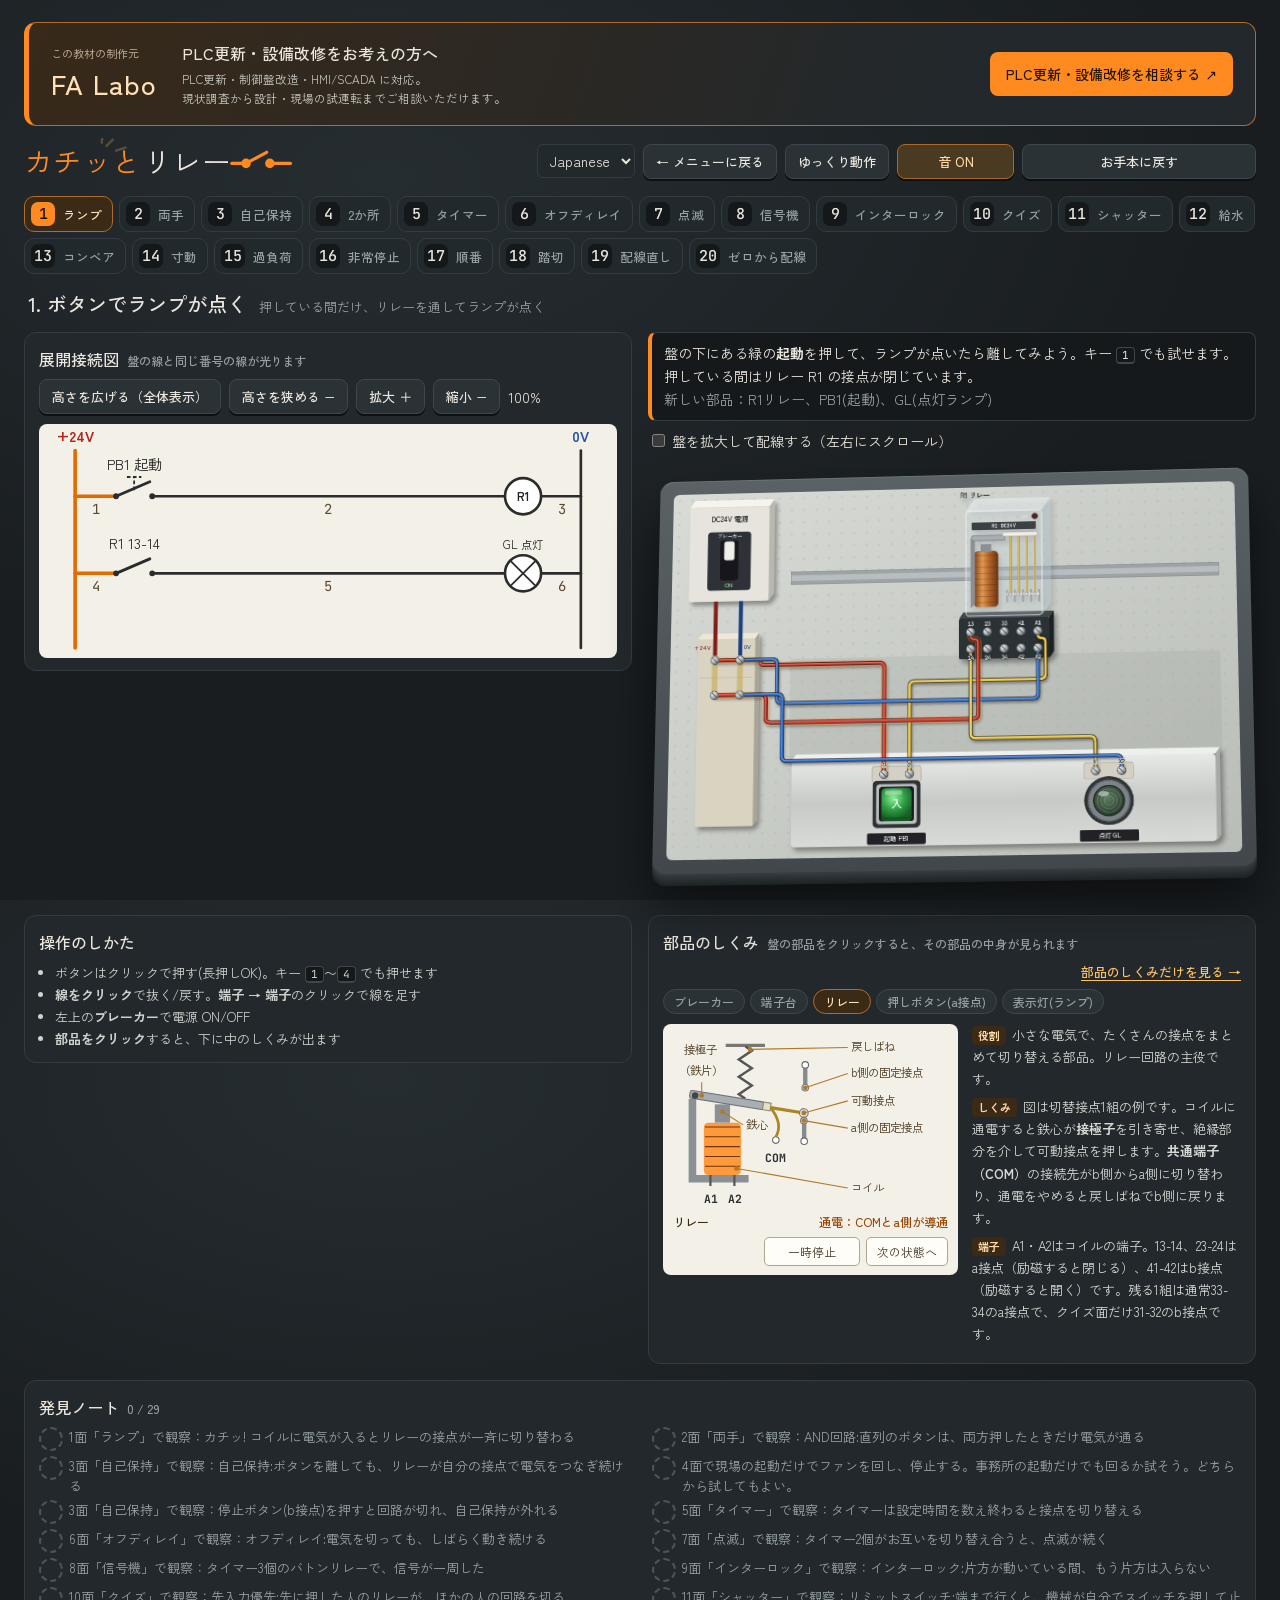
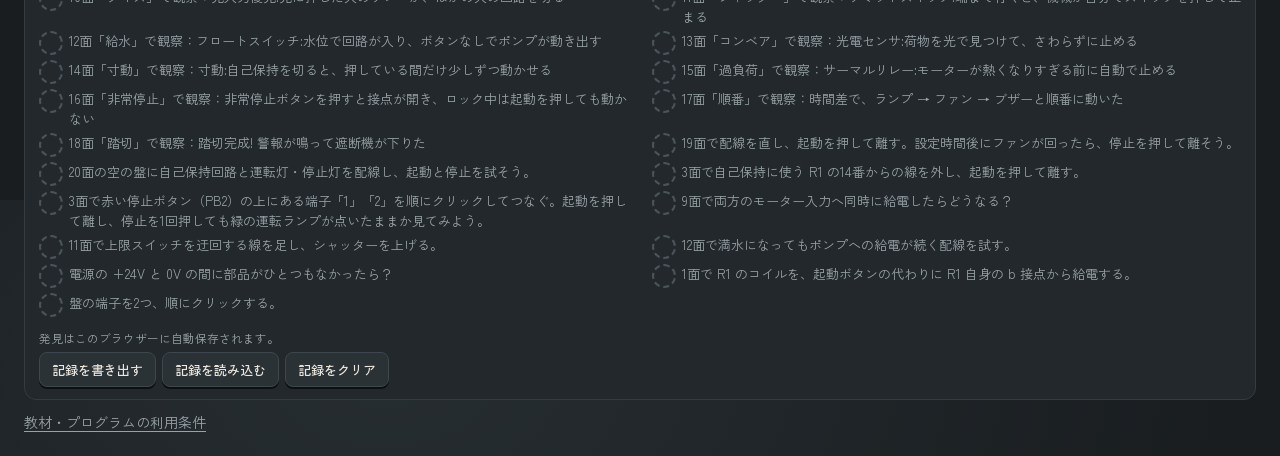
==== apps/click-relay.html @ ec650c58 "初版公開" ====
<!doctype html>
<html lang="ja">
<head>
<meta charset="utf-8">
<meta name="viewport" content="width=device-width, initial-scale=1, viewport-fit=cover">
<title>カチッとリレー</title>
<script>
if(new URLSearchParams(location.search).get('view')==='parts'){
  document.documentElement.classList.add('parts-only');
  document.title='部品のしくみ | カチッとリレー';
}
</script>
<link rel="preconnect" href="https://fonts.googleapis.com">
<link rel="stylesheet" href="https://fonts.googleapis.com/css2?family=Zen+Kaku+Gothic+New:wght@400;500;700&family=JetBrains+Mono:wght@500;700&display=swap">
<style>
/* 広い画面では左に展開接続図、右に制御盤を並べる。 */
:root{
  color-scheme: dark;
  --bg:#191d20; --bench:#22282c; --ink:#ebe7de; --muted:#98a2a6; --line:#343c41;
  --accent:#ff8a1f; --live:#ffc061;
  --f-body:"Zen Kaku Gothic New","Hiragino Sans","Yu Gothic",system-ui,sans-serif;
  --f-mono:"JetBrains Mono",ui-monospace,Menlo,Consolas,monospace;
}
html,body{height:100%}
body{background:var(--bg);color:var(--ink);font-family:var(--f-body);font-size:14px;
  background-image:radial-gradient(1200px 700px at 30% 20%,#262d31 0%,var(--bg) 70%)}
.wrap{padding-left:max(16px,env(safe-area-inset-left,0px));padding-right:max(16px,env(safe-area-inset-right,0px));padding-block:14px 24px;margin:0 auto;display:flex;flex-direction:column;gap:12px}
header{display:flex;flex-wrap:wrap;align-items:center;gap:10px 18px}
h1{font-weight:400;font-size:28px;margin:0;letter-spacing:.02em;line-height:1}
.tools{display:flex;flex-wrap:wrap;gap:8px;align-items:center;margin-left:auto}
a.back{font:inherit;font-weight:500;font-size:13px;color:var(--ink);background:#2b3236;border:1px solid #3d474d;border-radius:8px;padding:7px 12px;text-decoration:none;box-shadow:0 2px 0 #0d1012;white-space:nowrap}a.back:hover{background:#333b40}a.back:focus-visible{outline:2px solid var(--accent);outline-offset:2px}
button.t{font:inherit;font-weight:500;font-size:13px;color:var(--ink);background:#2b3236;border:1px solid #3d474d;border-radius:8px;padding:7px 12px;cursor:pointer;box-shadow:0 2px 0 #0d1012}
button.t:hover{background:#333b40}
button.t:active{transform:translateY(1px);box-shadow:0 1px 0 #0d1012}
button.t[aria-pressed="true"]{background:#4a3a22;border-color:#a8692a;color:#ffd9a8}
button:focus-visible,input:focus-visible{outline:2px solid var(--accent);outline-offset:2px}

nav.stages{display:flex;flex-wrap:wrap;gap:6px}
nav.stages button{font:inherit;flex:0 0 auto;display:flex;align-items:center;gap:8px;background:#22292d;border:1px solid var(--line);color:var(--muted);border-radius:10px;padding:5px 10px 5px 6px;cursor:pointer;font-weight:500;font-size:12.5px}
nav.stages button .n{font-family:var(--f-mono);font-weight:500;font-size:15px;width:24px;height:24px;border-radius:7px;display:grid;place-items:center;background:#14181a;color:var(--ink)}
nav.stages button:hover{color:var(--ink)}
nav.stages button[aria-current="true"]{background:#3a2a16;border-color:#b06c2a;color:#ffe0b8}
nav.stages button[aria-current="true"] .n{background:var(--accent);color:#1a1206}

.main{
  --work-gap:16px;--diagram-scale:1;
  --half-width:calc((100% - var(--work-gap)) / 2);
  display:grid;gap:var(--work-gap);align-items:start;
  grid-template:"circuit board" auto "side parts" auto "notes notes" auto /
    minmax(0,calc(var(--half-width) * min(1,var(--diagram-scale)))) minmax(0,1fr);
}
.board-column{grid-area:board;min-width:0;container-type:inline-size}
.circuit-card{grid-area:circuit}
.side{grid-area:side}
.main>#partCard{grid-area:parts}
.notebook-card{grid-area:notes}
@media(max-width:1000px){
  .main{grid-template:"circuit" auto "board" auto "parts" auto "side" auto "notes" auto / minmax(0,1fr)}
}
.stage{perspective:max(1700px,240vw);padding:6px 4px 26px}
.cabinet{transform:rotateX(13deg) rotateY(-5deg);transform-origin:50% 60%;
  background:linear-gradient(#5b6266,#41474b);border-radius:14px;padding:14px;
  box-shadow:0 1px 0 #6b7276 inset,0 2px 0 #353b3e,0 4px 0 #30363a,0 6px 0 #2b3134,0 8px 0 #272c30,0 10px 0 #23282b,0 12px 0 #1f2427,0 30px 50px rgba(0,0,0,.55)}
.cabinet svg{display:block;width:100%;height:auto;border-radius:6px;user-select:none;-webkit-user-select:none}
.btn,.term{touch-action:none}
.board-zoom{display:none;margin:8px 0}
.board-zoom:has(input:checked){display:block}
.board-zoom:has(input:checked)+.stage{overflow:auto}
.board-zoom:has(input:checked)+.stage .cabinet{min-width:max(980px,140%);transform:none}
@container(max-width:980px){
  .board-zoom{display:block}
}
@media(max-width:700px){
  .stage{overflow:auto}
  .cabinet{transform:none;padding:6px}
}
.stitle{display:flex;align-items:baseline;gap:12px;flex-wrap:wrap;margin:2px 4px 0}
.stitle h2{font-family:var(--f-body);font-weight:500;font-size:20px;line-height:1.6;margin:0}
.stitle p{margin:0;color:var(--muted);font-size:13px}
.two-hand-help{margin:6px 4px 12px;padding:4px 10px;border-left:3px solid var(--accent);font-size:14px;line-height:1.7}
.two-hand-help kbd{color:var(--live);font-size:1em}
.two-hand-help small{display:block;color:var(--muted);font-size:13px}
.wiring-check ol{display:grid;grid-template-columns:repeat(auto-fit,minmax(min(100%,215px),1fr));gap:8px 24px;margin:0;padding:0;list-style-position:inside}
.wiring-check li{line-height:1.6;color:#d6d9d4}
.wiring-check li::marker{color:var(--live)}
.wiring-check strong{font-weight:500;color:var(--ink)}
.wiring-check li>span{display:block}
.wiring-check output{display:block;margin-top:10px;color:var(--live)}

.side{display:flex;flex-direction:column;gap:14px;min-width:0}
.card{background:var(--bench);border:1px solid var(--line);border-radius:12px;padding:14px 14px 12px;min-width:0}
.card h3{font-family:var(--f-body);font-weight:500;font-size:16px;margin:0 0 8px;display:flex;align-items:baseline;gap:8px;flex-wrap:wrap}
.card h3 span{font-family:var(--f-body);font-size:12px;color:var(--muted)}
.diagram{background:#f3f0e7;border-radius:8px;overflow:auto;max-height:var(--diagram-height,72vh)}
/* 横並びでは100%までの縮小を列幅で行い、100%を超えた分だけ図の中を拡大する。 */
.diagram svg{display:block;width:calc(100% * max(1,var(--diagram-scale)));height:auto}
@media(max-width:1000px){
  .diagram{max-height:var(--diagram-height,240px)}
  .diagram svg{width:calc(100% * var(--diagram-scale));min-width:calc(480px * var(--diagram-scale))}
}
.diagram-tools,.diagram-tools>div{display:flex;flex-wrap:wrap;align-items:center;gap:8px}
.diagram-tools{margin-bottom:10px}
.diagram-tools button:disabled{opacity:.4;cursor:default}
.hint{font-size:13px;line-height:1.7;color:#cfd3cf;margin:0;padding-left:1.2em}
kbd{font-family:var(--f-mono);font-size:11px;background:#14181a;border:1px solid #3d474d;border-bottom-width:2px;border-radius:4px;padding:0 5px}
.say{min-height:3.4em;font-size:14px;line-height:1.65;background:#15191b;border:1px solid var(--line);border-left:4px solid var(--accent);border-radius:8px;padding:9px 12px;margin-bottom:10px}
.say.warn{border-left-color:#ff4b3a;background:#2a1513}
.timers{display:grid;gap:8px}
.timers label{display:grid;grid-template-columns:3em 1fr 4em;align-items:center;gap:10px;font-weight:500;font-size:13px}
.timers input{accent-color:var(--accent);width:100%}
.timers b{font-family:var(--f-mono);text-align:right}
.notes{list-style:none;margin:0;padding:0;display:grid;gap:5px}
@media(min-width:1001px){.notebook-card .notes{grid-template-columns:repeat(2,minmax(0,1fr));column-gap:24px}}
.notes li{display:grid;grid-template-columns:22px 1fr;gap:8px;align-items:start;font-size:13px;line-height:1.5;color:var(--muted)}
.notes li .st{width:20px;height:20px;border-radius:50%;border:2px dashed #4a545a;display:grid;place-items:center;font-size:11px;font-weight:700}
.notes li.got{color:var(--ink)}
.notes li.got .st{border:2px solid var(--accent);background:#3a2814;color:var(--live)}
.notes li.new{animation:pop .8s ease}
@keyframes pop{0%{background:#4a3214}100%{background:transparent}}
.count{font-family:var(--f-mono);color:var(--live)}
.note-files{display:flex;flex-wrap:wrap;align-items:center;gap:6px;margin-top:12px}
.note-files small{flex-basis:100%;color:var(--muted)}
.note-files #noteStatus:empty{display:none}

.pchips{display:flex;flex-wrap:wrap;gap:5px;margin-bottom:10px}
.pchips button{font:inherit;font-size:12px;font-weight:500;background:#2b3236;border:1px solid #3d474d;color:var(--muted);border-radius:999px;padding:3px 10px;cursor:pointer}
.pchips button[aria-pressed="true"]{background:#3a2a16;border-color:#b06c2a;color:#ffe0b8}
.pview{display:grid;grid-template-columns:minmax(0,1.1fr) minmax(0,1fr);gap:14px;align-items:start}
@media (max-width:700px){.pview{grid-template-columns:minmax(0,1fr)}}
.pfig{background:#f3f0e7;border-radius:8px;padding:6px 6px 4px}
.pfig svg{display:block;width:100%;height:auto;max-height:230px}
.pstate{display:flex;justify-content:space-between;gap:8px;font-size:12px;font-weight:500;color:#3a2a10;padding:2px 4px}
.pstate #pstate{color:#974500}
.part-playback{display:flex;justify-content:flex-end;gap:6px;margin:5px 4px}.part-playback[hidden]{display:none}
.part-playback button{font:inherit;font-size:12px;padding:5px 10px;background:#fffdf7;border:1px solid #b0a68f;border-radius:5px;color:#493d2d;cursor:pointer}
.ps.paused *{animation-play-state:paused!important}
.ptext p{margin:0 0 6px;font-size:13px;line-height:1.7;color:#d6d9d4}
.ptext .tag{display:inline-block;font-size:11px;background:#3a2a16;color:#ffd9a8;border-radius:4px;padding:0 6px;margin-right:6px}
.part-full{margin-left:auto;color:var(--live);font-size:13px;text-underline-offset:3px}
.parts-only .wrap,.parts-only #partCard>h3{display:none}
#partsPage{max-width:1100px;margin:0 auto;padding:clamp(12px,3vw,36px)}
#partsPage header{justify-content:space-between;margin-bottom:20px}
#partsPage h1{font-size:clamp(25px,4vw,36px);line-height:1.4}
#partsPage .card{padding:clamp(12px,2.5vw,26px)}
#partsPage .pchips{gap:6px;margin-bottom:18px}
#partsPage .pchips button{padding:7px 12px;font-size:14px}
#partsPage .pfig svg{max-height:430px}
#partsPage .pstate{align-items:baseline;flex-wrap:wrap;font-size:14px}
#partsPage #pname{font-size:18px}
#partsPage .part-playback button{font-size:14px;padding:7px 12px}
#partsPage .ptext p{font-size:15px;line-height:1.8;margin-bottom:12px}
#partsPage footer{margin-top:16px;text-align:right;color:var(--muted)}
#partsPage footer a{color:var(--ink);text-underline-offset:3px}
#partTimerMode{margin:0 0 12px;color:var(--ink)}
#partTimerMode select{margin-left:6px;padding:5px 8px;font:inherit}
.ps text{font-family:var(--f-body);font-size:10.5px;fill:#4a3a20}
.ps .tm{font-family:var(--f-mono);font-weight:700;fill:#2a2f33}
.ps .ld{stroke:#b07a2a;stroke-width:1}.ps .ldot{fill:#b07a2a}
.ps .lead{stroke:#555;stroke-width:2}.ps .spring{fill:none;stroke:#555;stroke-width:2}
.ps .chart{fill:none;stroke:#2f6fd6;stroke-width:2.5}.ps .chart.k{stroke:#e46a00}
.ps *{transition:transform .25s ease,opacity .25s,fill .25s}
.ps.relay .arm{transform-origin:24px 60px}.ps.relay.on .arm{transform:rotate(9.2deg)}
.ps.relay .return-spring{transform-origin:70px 15px}.ps.relay.on .return-spring{transform:scaleY(1.17)}
.ps.relay.on .coil{fill:#ff9a3a}
.ps:is(.relay,.thermal) .active-drawing,.ps:is(.relay,.thermal).on .rest-drawing{display:none}
.ps:is(.relay,.thermal).on .active-drawing{display:inline}
.ps.relay :is(.arm,.return-spring),.ps.thermal .trip{transition:none}
.ps.on .mv{transform:translateY(14px)}
.ps .rays{opacity:0}.ps.on .rays{opacity:1}.ps.on .lens{fill:#5dff6e}.ps.on .bulb{fill:#fffbd0}
.ps.pb_a .return-spring,.ps.pb_b .return-spring{transform-origin:130px 134px}
.ps.pb_a.on .return-spring,.ps.pb_b.on .return-spring{transform:scaleY(.70213)}
@media (prefers-reduced-motion:no-preference){
 .ps.bz.on .dia{animation:diaphragm-flex .26s ease-in-out infinite alternate}
 @keyframes diaphragm-flex{from{d:path('M145 34 Q136 80 145 126')}to{d:path('M145 34 Q154 80 145 126')}}
}
.ps.sw .knob{transform-origin:54px 72px;transform:rotate(-45deg)}
.ps.sw .cam{transform-origin:151px 72px;transform:rotate(-45deg)}
.ps.sw.on .knob,.ps.sw.on .cam{transform:rotate(45deg)}
.ps.sw.on .contact-carrier{transform:translateX(14.14px)}
.ps.sw .return-spring{transform-origin:239px 72px}.ps.sw.on .return-spring{transform:scaleX(.655)}
.ps.motor .rot,.ps.motor .field-arrow{transform-origin:100px 80px}
.ps.motor.on .rot{animation:spin 1.5s linear infinite}
.ps.motor .field-arrow{display:none}.ps.motor.on .field-arrow{display:inline;animation:spin 1.35s linear infinite}
@keyframes spin{to{transform:rotate(360deg)}}
.ps.limit .obj{transition:transform .3s linear}.ps.limit.on .obj{transform:translateY(33px)}
.ps.limit .lev,.ps.limit .plg{transition:transform .18s linear}.ps.limit .lev{transform-origin:144px 70px}
.ps.limit.on .lev,.ps.limit.on .plg{transition-delay:.12s}.ps.limit.on .lev{transform:rotate(-22deg)}.ps.limit.on .plg{transform:translateY(7px)}
.ps.float .water{transform-origin:62px 148px}.ps.float.on .water{transform:scaleY(1.91667)}
.ps.float .fl{transform-origin:62px 80px}.ps.float.on .fl{transform:rotate(-24deg)}
.ps.float .level-contact{transform-origin:24px 82px}.ps.float.on .level-contact{transform:rotate(36deg)}
.ps.float.on .float-label{transform:translate(-1.7px,-44px)}
.ps.photo .obj{transform:translateX(-70px);transition:transform .25s linear}.ps.photo.on .obj{transform:translateX(0)}
.ps.photo .refl{opacity:0;transition:opacity 0s .09s}.ps.photo .out{transition:fill 0s .09s}
.ps.photo.on .refl{opacity:1;transition-delay:.16s}.ps.photo.on .out{fill:#ff3b2b;transition-delay:.16s}
.ps.thermal.on .heat{stroke:#d74625}
.ps.thermal.on .trip{transform:translateX(10px)}
.ps.sv.on .pl{transform:translateY(-12px)}.ps.sv .flow{opacity:0}.ps.sv.on .flow{opacity:1}
.ps.sv .return-spring{transform-origin:130px 10px}.ps.sv.on .return-spring{transform:scaleY(.45455)}
.ps.sv .stream{transition:d .25s ease}.ps.sv.on .stream{d:path('M39 118 H110 Q130 118 130 105 V101 Q130 93 141 93 H152 Q158 93 166 93 H220')}
.ps.breaker{--current:#c65a08;--thermal-trip:#a8a398;--magnetic-trip:#a8a398;--release:#a8a398}
.ps.breaker:is([data-state="1"],[data-state="3"]){--current:#666c70;--release:#724396}
.ps.breaker[data-state="1"]{--thermal-trip:var(--release)}.ps.breaker[data-state="3"]{--magnetic-trip:var(--release)}
.ps.breaker .switch-arm{transform-origin:46px 58px;transition:transform .18s ease}
.ps.breaker:is([data-state="1"],[data-state="3"]) .switch-arm{transform:rotate(-31deg)}
.ps.breaker .thermal-tip{transition:d .2s ease}.ps.breaker[data-state="1"] .thermal-tip{d:path('M102 58 Q127 58 141 68')}
.ps.breaker .cause{display:none;fill:#68358b}.ps.breaker[data-state="1"] .heat-cause,.ps.breaker[data-state="3"] .magnet-cause{display:inline}
.ps.breaker[data-state="1"] .thermal-tip{stroke:var(--release)}
.ps.breaker .braid{transition:d .2s ease}.ps.breaker[data-state="1"] .braid{d:path('M141 68 Q151 68 151 63 T162 58')}
.ps.breaker[data-state="3"] .iron-piece{transform:translateY(-5px)}
.ps.breaker:is([data-state="1"],[data-state="3"]) .current-arrow{display:none}
/* panel */
.wire{cursor:pointer}
.wire .hit{stroke:transparent;stroke-width:16;fill:none}
.wire .ol{fill:none;stroke:#141414;stroke-width:6.8;stroke-linecap:round;opacity:.85}
.wire .core{fill:none;stroke-width:4.4;stroke-linecap:round}
.wire .shine{fill:none;stroke:#fff;stroke-width:1.2;stroke-linecap:round;opacity:.35;transform:translate(-.8px,-.8px)}
.wire .halo{fill:none;stroke:var(--accent);stroke-width:12;stroke-linecap:round;opacity:0;transition:opacity .15s}
.wire .flow{fill:none;stroke:#fff6c8;stroke-width:3;stroke-linecap:round;stroke-dasharray:2 13;opacity:0}
.wire.hot .halo{opacity:.28}
.wire.flowing .halo{opacity:.5}
.wire.flowing .flow{opacity:1}
.wire.cut .ol,.wire.cut .shine,.wire.cut .halo,.wire.cut .flow{opacity:0}
.wire.cut .core{stroke:#666!important;stroke-dasharray:5 7;opacity:.55;stroke-width:2.5}
.wire:hover .core,.wire.hl .core{filter:brightness(1.35)}
.wire:hover .ol,.wire.hl .ol{stroke:#fff;opacity:.9}
.term{cursor:crosshair}
.term .ring{fill:none;stroke:var(--accent);stroke-width:2.5;opacity:0}
.term:hover .ring{opacity:.7}
.term.sel .ring{opacity:1;animation:blink .6s infinite alternate}
.term text{paint-order:stroke;stroke-width:2.5px;stroke-linejoin:round}
@keyframes blink{to{opacity:.2}}
.btn{cursor:pointer}
.btn .cap{transition:transform .09s ease-out;transform-box:fill-box;transform-origin:center}
.btn.down .cap{transform:translateY(3px)}
.brk{cursor:pointer}
.lever{transition:transform .18s}
.mov,.arm{transition:transform var(--dur,60ms) ease-in}
.lbl{font-family:var(--f-mono);font-weight:700;fill:#2a2f33;pointer-events:none}
.plate-t{font-family:var(--f-body);font-weight:500;fill:#222;pointer-events:none}
.enter{animation:appear .3s ease-out both}
@keyframes appear{from{opacity:.55}to{opacity:1}}
.newtag{animation:newtag 4s ease forwards;pointer-events:none}
@keyframes newtag{0%,70%{opacity:1}100%{opacity:0}}

/* diagram */
.dg .seg{fill:none;stroke:#2c2c2c;stroke-width:2.2;stroke-linecap:round;stroke-linejoin:round}
.dg .seg.hot{stroke:#e46a00;stroke-width:3}
.dg .seg.flowing{stroke:#ff5a00;stroke-width:3.6}
.dg .seg.cut{stroke:#9a9a9a;stroke-dasharray:4 5}
.dg .seg.hl{stroke:#0a7cff;stroke-width:4}
.dg .hitd{fill:none;stroke:transparent;stroke-width:12;cursor:pointer}
.dg text{font-family:var(--f-body);font-size:12px;fill:#222}
.dg .mono{font-family:var(--f-mono);font-size:11.5px;fill:#59482e}
.dg .blade{stroke:#2c2c2c;stroke-width:2.4;stroke-linecap:round}
.dg .on .blade{stroke:#e46a00}
@media (prefers-reduced-motion:reduce){.cabinet{transform:none}.notes li.new,.enter{animation:none}}

.sponsor{display:flex;flex-wrap:wrap;align-items:center;gap:14px 24px;padding:18px 22px;border:1px solid #b06c2a;border-left:5px solid var(--accent);border-radius:12px;background:linear-gradient(110deg,#382919,#22282c 75%)}
.sponsor-brand{display:flex;flex-direction:column;gap:3px}
.sponsor-brand small{font-size:11px;color:#c9b69d}
.sponsor-brand strong{font:500 27px var(--f-body);letter-spacing:.04em;color:#ffe0b8}
.sponsor-copy{flex:1;min-width:200px}
.sponsor-copy p{margin:0;color:var(--ink);font-weight:500;font-size:16px}
.sponsor-copy small{display:block;margin-top:5px;color:#c5c7c2;line-height:1.6}
.sponsor-cta{display:inline-block;padding:12px 16px;border-radius:8px;background:var(--accent);color:#211407;font-weight:500;text-decoration:none;text-align:center}
.sponsor-cta:hover{background:#ffb054}
.sponsor-cta:focus-visible{outline:3px solid #fff;outline-offset:3px}
@media(max-width:600px){.sponsor{padding:16px;gap:12px}.sponsor-copy{flex-basis:100%;min-width:0}.sponsor-cta{width:100%}}
</style>
<link rel="stylesheet" href="../assets/lesson-language.css">
<script defer src="../assets/english-cache.js"></script>
<script defer src="../assets/lesson-terms.js"></script>
<script defer src="../assets/lesson-language.js"></script>
</head>
<body>

<main id="partsPage" hidden>
  <header><h1>部品のしくみ</h1><select class="language-picker" data-language aria-label="Language / 言語" translate="no"><option value="ja" lang="en">Japanese</option><option value="en" lang="en">English</option></select><a class="back" href="../index.html">← メニューに戻る</a></header>
  <footer>制作 <a href="https://fa-labo.com/">FA Labo ↗</a> · <a class="license-link" href="../LICENSE.txt" target="_blank" rel="noopener">教材・プログラムの利用条件</a></footer>
</main>
<div class="wrap">
  <aside class="sponsor" aria-label="制作元 FA Labo のご案内">
    <div class="sponsor-brand"><small>この教材の制作元</small><strong>FA Labo</strong></div>
    <div class="sponsor-copy"><p>PLC更新・設備改修をお考えの方へ</p><small>PLC更新・制御盤改造・HMI/SCADA に対応。<br>現状調査から設計・現場の試運転までご相談いただけます。</small></div>
    <a class="sponsor-cta" href="https://fa-labo.com/">PLC更新・設備改修を相談する ↗</a>
  </aside>
  <header>
    <h1 aria-label="カチッとリレー"><svg viewBox="0 0 340 58" style="display:block;height:46px;width:auto" aria-hidden="true">
      <text x="0" y="44" style="font-size:36px;fill:var(--accent)">カチッと</text>
      <g id="logoSpark" style="stroke:var(--live);stroke-width:3;stroke-linecap:round;transition:opacity .15s"><line x1="104" y1="10" x2="112" y2="2"/><line x1="116" y1="16" x2="128" y2="12"/><line x1="98" y1="6" x2="99" y2="-4"/></g>
      <text x="150" y="44" style="font-size:36px;fill:var(--ink)">リレー</text>
      <g style="stroke:var(--accent);stroke-width:4;stroke-linecap:round;fill:var(--accent)"><line x1="262" y1="32" x2="280" y2="32"/><circle cx="280" cy="32" r="4"/><line id="logoBlade" x1="280" y1="32" x2="306" y2="18" style="transition:all .06s"/><circle cx="310" cy="32" r="4"/><line x1="310" y1="32" x2="336" y2="32"/></g>
    </svg></h1>
    <div class="tools">
      <select class="language-picker" data-language aria-label="Language / 言語" translate="no"><option value="ja" lang="en">Japanese</option><option value="en" lang="en">English</option></select>
      <a class="back" id="backMenu" href="../index.html">← メニューに戻る</a>
      <button class="t" id="slow" aria-pressed="false">ゆっくり動作</button>
      <button class="t" id="snd" aria-pressed="true">音 ON</button>
      <button class="t" id="reset">お手本に戻す</button>
    </div>
  </header>
  <nav class="stages" id="tabs" aria-label="お手本の面"></nav>

  <div class="stitle"><h2 id="stName"></h2><p id="stSub"></p></div>
  <p class="two-hand-help" id="twoHandHelp" hidden>PCはキーボードがおすすめ。数字キー <kbd>1</kbd> と <kbd>2</kbd> を両方長押しします。片方を離すと加圧が止まります。<small>タッチ操作は「左手」「右手」を2本指で長押し。</small></p>
  <section class="card wiring-check" id="wiringCheck" aria-labelledby="wiringCheckTitle" hidden>
    <h3 id="wiringCheckTitle">直したあとの正しい動作</h3>
    <ol>
      <li><strong>起動前（電源ON）</strong><span id="wiringIdleText">赤の停止灯（RL）だけが点き、ファンは止まっています。</span></li>
      <li><strong>起動（PB1）を押して離す</strong><span>緑の運転灯（GL）が点き、赤が消えます。手を離しても緑は点いたままです。</span></li>
      <li id="wiringTimerStep"><strong>起動から<span id="wiringDelay"></span>秒待つ</strong><span>タイマーT1の設定時間が経つと、ファンが回り始めます。</span></li>
      <li><strong>停止（PB2）を押して離す</strong><span id="wiringStopText">緑が消えて赤が点き、ファンは減速して止まります。手を離しても停止したままです。</span></li>
    </ol>
    <output id="repairStatus" aria-live="polite"></output>
  </section>
  <div class="main">
    <div class="card circuit-card">
      <h3>展開接続図<span id="diagramHint">盤の線と同じ番号の線が光ります</span></h3>
      <div class="diagram-tools">
        <div><button class="t" id="diagramGrow" aria-controls="circuitDiagram">高さを広げる（全体表示）</button><button class="t" id="diagramShrink" aria-controls="circuitDiagram">高さを狭める −</button></div>
        <div><button class="t" id="diagramZoomIn" aria-controls="circuitDiagram">拡大 ＋</button><button class="t" id="diagramZoomOut" aria-controls="circuitDiagram">縮小 −</button><output id="diagramZoom" aria-live="polite">100%</output></div>
      </div>
      <div class="diagram" id="circuitDiagram" tabindex="0" role="region" aria-label="展開接続図"><svg id="diag" class="dg" viewBox="0 0 480 400"></svg></div>
      <output id="referenceEnds" hidden></output>
    </div>
    <div class="board-column">
      <div class="say" id="say" role="status"></div>
      <label class="board-zoom"><input type="checkbox" aria-controls="panel"> 盤を拡大して配線する（左右にスクロール）</label>
      <div class="stage"><div class="cabinet"><svg id="panel" viewBox="0 0 980 650" aria-label="制御盤"></svg></div></div>
    </div>
    <div class="card" id="partCard">
      <h3>部品のしくみ<span>盤の部品をクリックすると、その部品の中身が見られます</span><a class="part-full" id="partFull" href="?view=parts">部品のしくみだけを見る →</a></h3>
      <div class="pchips" id="pchips" role="group" aria-label="部品を選ぶ"></div>
      <div id="partTimerMode" hidden><label>タイマーの種類<select id="partDelay"><option value="on">オンディレイ</option><option value="off">オフディレイ</option></select></label></div>
      <div class="pview">
        <div class="pfig"><svg id="pstruct" viewBox="0 0 260 160" aria-label="部品の構造図"></svg><div class="pstate"><span id="pname"></span><span id="pstate"></span></div>
          <div class="part-playback" id="partPlayback" hidden><button id="partPause" aria-controls="pstruct">一時停止</button><button id="partNext" aria-controls="pstruct">次の状態へ</button></div>
        </div>
        <div id="ptext" class="ptext"></div>
      </div>
    </div>
    <div class="side">
      <div class="card">
        <h3>操作のしかた</h3>
        <ul class="hint">
          <li>ボタンはクリックで押す(長押しOK)。キー <kbd>1</kbd>〜<kbd>4</kbd> でも押せます</li>
          <li><b>線をクリック</b>で抜く/戻す。<b>端子 → 端子</b>のクリックで線を足す</li>
          <li>左上の<b>ブレーカー</b>で電源 ON/OFF</li>
          <li><b>部品をクリック</b>すると、下に中のしくみが出ます</li>
        </ul>
      </div>
      <div class="card" id="timerCard">
        <h3>タイマー設定<span>ダイヤルの針が設定時間です</span></h3>
        <div class="timers" id="timers"></div>
      </div>

    </div>
    <div class="card notebook-card">
      <h3>発見ノート <span class="count" id="cnt"></span></h3>
      <ul class="notes" id="notes"></ul>
      <div class="note-files">
        <small id="noteSaveInfo">発見はこのブラウザーに自動保存されます。</small>
        <button type="button" class="t" id="noteExport">記録を書き出す</button>
        <button type="button" class="t" id="noteImport">記録を読み込む</button>
        <button type="button" class="t" id="noteClear">記録をクリア</button>
        <input id="noteFile" type="file" accept=".json,application/json" hidden>
        <small id="noteStatus" role="status"></small>
      </div>
    </div>
  </div>
  <footer><a class="license-link" href="../LICENSE.txt" target="_blank" rel="noopener">教材・プログラムの利用条件</a></footer>
</div>

<script>if (window.self !== window.top && location.protocol !== 'file:') document.getElementById('backMenu').hidden = true;</script>
<script>
(()=>{
const NS='http://www.w3.org/2000/svg';
const $=id=>document.getElementById(id);
const partsOnly=document.documentElement.classList.contains('parts-only');
/* ===================== 部品のしくみ ===================== */
const LB=(x,y,tx,ty,t,a)=>`<line x1="${x}" y1="${y}" x2="${tx}" y2="${ty}" class="ld"/><circle cx="${x}" cy="${y}" r="2.2" class="ldot"/><text x="${a==='end'?tx-3:tx+3}" y="${ty+3.5}" text-anchor="${a||'start'}">${t}</text>`;
const ZIG=(x,y1,y2)=>{let d=`M${x} ${y1}`;const n=6,h=(y2-y1)/n;for(let i=1;i<=n;i++)d+=` L${x+(i%2?6:-6)} ${y1+h*i-h/2} L${x} ${y1+h*i}`;return `<path d="${d}" class="spring"/>`;};
const PARTS={
 relay:{name:'リレー',st:['無通電：COMとb側が導通','通電：COMとa側が導通'],
  role:'小さな電気で、たくさんの接点をまとめて切り替える部品。リレー回路の主役です。',
  how:'図は切替接点1組の例です。コイルに通電すると鉄心が<b>接極子</b>を引き寄せ、絶縁部分を介して可動接点を押します。<b>共通端子（COM）</b>の接続先がb側からa側に切り替わり、通電をやめると戻しばねでb側に戻ります。',
  terms:'A1・A2はコイルの端子。13-14、23-24はa接点（励磁すると閉じる）、41-42はb接点（励磁すると開く）です。残る1組は通常33-34のa接点で、クイズ面だけ31-32のb接点です。',
  svg:`<line x1="52" y1="14" x2="88" y2="14" stroke="#777" stroke-width="3"/>
   <path d="M18 140 V63 H25 V133 H73 V140 Z" fill="#8b9094"/>
   <rect class="coil" x="32" y="85" width="34" height="48" rx="4" fill="#c97a3a"/>
   ${[0,1,2,3,4].map(i=>`<line x1="33" x2="65" y1="${89+i*9}" y2="${89+i*9}" stroke="#6c3410"/>`).join('')}
   <rect x="42" y="68.2" width="14" height="16.8" fill="#8b9094"/>
   <g class="return-spring">${ZIG(70,15,56)}</g>
   <path d="M125 33 V53 M124 83 V101" stroke="#858b8e" stroke-width="4"/>
   <g fill="#fff" stroke="#666"><circle cx="125" cy="32" r="3"/><circle cx="124" cy="102" r="3"/><circle cx="98" cy="101" r="3"/></g>
   <g fill="none" stroke="#ad8521" stroke-width="2.5"><path class="rest-drawing" d="M98 98 Q105 79 94 60"/><path class="active-drawing" d="M98 98 Q105 86 93.1 71.2"/></g>
   <text x="98" y="121" text-anchor="middle" class="tm">COM</text>
   <g class="arm">
    <rect x="19" y="56" width="69" height="7" rx="2" fill="#a9aeb2" stroke="#6f7478"/>
    <rect x="87" y="56" width="7" height="7" fill="#e6e0ca" stroke="#8e8772"/>
    <path d="M94 60 H125" stroke="#ad8521" stroke-width="3"/>
    <circle class="moving-contact" cx="125" cy="60" r="4" fill="#ddd" stroke="#777"/>
   </g>
   <circle cx="24" cy="60" r="3" fill="#444"/>
   <circle class="nc-contact" cx="125" cy="53" r="3" fill="#eee" stroke="#777"/>
   <circle class="no-contact" cx="123.7" cy="83.15" r="3" fill="#eee" stroke="#777"/>
   <path d="M38 133 V143 M60 133 V143" class="lead"/><text x="32" y="159" class="tm">A1</text><text x="54" y="159" class="tm">A2</text>
   <text x="29" y="22" text-anchor="middle">接極子</text><text x="29" y="41" text-anchor="middle">（鉄片）</text>
   <line x1="30" y1="60" x2="30" y2="48" class="ld"/><circle cx="30" cy="60" r="2.2" class="ldot"/>
   ${LB(74.5,17.8,164,16,'戻しばね')}
   ${LB(125,53,164,40,'b側の固定接点')}${LB(123.7,83.15,164,90,'a側の固定接点')}
   <g class="rest-drawing">${LB(125,60,164,65,'可動接点')}</g>
   <g class="active-drawing">${LB(123.7,76.1,164,65,'可動接点')}</g>
   ${LB(49,75,68,87,'鉄心')}${LB(62,127,164,145,'コイル')}`},
 timer:{name:'タイマー',st:null,
  role:'入力と接点の切り替わりの間に、設定した長さの時間差をつくる部品。',
  how:'<b>オンディレイ</b>は電源を入れてから設定時間後にa接点が閉じます。<b>電源オフディレイ</b>は電源を入れるとすぐ閉じます。電源を切ったあとも内部に蓄えた電気で時間を数え、設定時間後に開きます。波形が高い区間は、上が電源「入」、下が接点「閉」です。',
  terms:'この盤ではA1・A2が電源端子です。15が共通で、15–18がa接点、15–16がb接点です。もう1組は25が共通で、25–28がa接点、25–26がb接点です。',
  svg:off=>{
   const c=off?'M130 60 L140 60 L140 36 L190 36 L190 60 L252 60':'M130 60 L140 60 L140 36 L215 36 L215 60 L252 60';
   const k=off?'M130 120 L140 120 L140 96 L230 96 L230 120 L252 120':'M130 120 L180 120 L180 96 L215 96 L215 120 L252 120';
   const ar=off?[190,230]:[140,180];
   return `<rect x="8" y="16" width="104" height="128" rx="8" fill="#e8e2d2" stroke="#9a937f"/>
   <text x="38" y="35" text-anchor="middle">時間設定</text><circle cx="87" cy="31" r="10" fill="#fff" stroke="#7d7666"/><path d="M87 31 l6 -6" stroke="#b2261c" stroke-width="2"/>
   <rect x="16" y="50" width="88" height="25" rx="3" fill="#364144"/><text x="60" y="66" text-anchor="middle" style="fill:#fff">計時回路</text>
   <path d="M60 77 V95 m-4 -5 l4 5 4 -5" fill="none" stroke="#766b50" stroke-width="2"/>
   <rect x="16" y="99" width="88" height="28" rx="3" fill="#f6efda" stroke="#9a937f"/><text x="60" y="117" text-anchor="middle">出力リレー</text>
   <path d="M${ar[0]} 60 V68 M${ar[0]} 93 V136 M${ar[1]} 120 V136" fill="none" stroke="#92918a" stroke-dasharray="2 3"/>
   <text x="128" y="26">電源（A1・A2）</text><path d="${c}" class="chart"/>
   <text x="128" y="85">a接点（${off?'オフ':'オン'}ディレイ）</text><path d="${k}" class="chart k"/>
   <line x1="${ar[0]}" y1="136" x2="${ar[1]}" y2="136" class="ld" marker-start="url(#mA)" marker-end="url(#mA)"/><text x="${(ar[0]+ar[1])/2}" y="152" text-anchor="middle">設定時間</text>`;}},
 pb_a:{name:'押しボタン(a接点)',st:['離している','押している'],
  role:'a接点（NO）は、離していると開き、押すと閉じる接点です。この盤の起動ボタンに使っています。',
  how:'ふだんは<b>ばね</b>に押し上げられて、<b>可動接点</b>が固定接点から離れています。押すと可動接点が下がって2つの固定接点の<b>橋渡し</b>になり、電気が通ります。離すとばねで戻ります。',
  terms:'この盤の1・2が接点の両端です。実物ではNOなどの接点表示と端子番号で確認します。',
  svg:`<g class="mv"><rect x="95" y="12" width="70" height="22" rx="6" fill="#2f9e43"/><rect x="125" y="34" width="10" height="46" fill="#bbb"/><rect x="86" y="80" width="88" height="7" rx="2" fill="#c9c9c9" stroke="#777"/>
   ${LB(160,22,200,16,'ボタン')}${LB(170,84,210,62,'可動接点')}</g>
   <g class="return-spring">${ZIG(130,87,128)}<path d="M130 128 V134" class="spring"/></g><rect x="110" y="134" width="40" height="5" fill="#777"/>
   <rect x="66" y="101" width="34" height="6" fill="#9ba0a3"/><rect x="160" y="101" width="34" height="6" fill="#9ba0a3"/>
   <line x1="70" y1="107" x2="70" y2="150" class="lead"/><line x1="190" y1="107" x2="190" y2="150" class="lead"/><text x="60" y="152" class="tm">1</text><text x="196" y="152" class="tm">2</text>
   ${LB(188,104,210,100,'固定接点')}${LB(130,132,149,147,'ばね')}`},
 pb_b:{name:'押しボタン(b接点)',st:['離している','押している'],
  role:'b接点（NC）は、離していると閉じ、押すと開く接点です。この盤の停止ボタンに使っています。',
  how:'ふだんは<b>ばね</b>が<b>可動接点</b>を2つの固定接点に押しつけ、端子どうしをつないでいます。ボタンを押すと可動接点が下がり、電流の通り道が開きます。',
  terms:'この盤の1・2が接点の両端です。実物ではNCなどの接点表示と端子番号で確認します。',
  svg:`<g class="mv"><rect x="95" y="12" width="70" height="22" rx="6" fill="#c8281c"/><rect x="125" y="34" width="10" height="46" fill="#bbb"/><rect x="86" y="80" width="88" height="7" rx="2" fill="#c9c9c9" stroke="#777"/>
   ${LB(160,22,200,16,'ボタン')}${LB(170,84,210,97,'可動接点')}</g>
   <g class="return-spring">${ZIG(130,87,128)}<path d="M130 128 V134" class="spring"/></g><rect x="110" y="134" width="40" height="5" fill="#777"/>
   <rect x="66" y="74" width="34" height="6" fill="#9ba0a3"/><rect x="160" y="74" width="34" height="6" fill="#9ba0a3"/>
   <line x1="70" y1="74" x2="70" y2="43" class="lead"/><line x1="190" y1="74" x2="190" y2="43" class="lead"/><text x="60" y="47" class="tm">1</text><text x="196" y="47" class="tm">2</text>
   ${LB(188,77,210,77,'固定接点')}${LB(130,132,149,147,'ばね')}`},
 lamp:{name:'表示灯(ランプ)',st:['電気なし','電気あり'],
  role:'電気が来ているかどうかを光で知らせる部品。運転中、停止中などの表示に使います。',
  how:'図は<b>DC24V用LED表示灯</b>の一例です。内部の<b>抵抗</b>をLEDと直列につなぎ、流れる電流を抑えます。LEDが光ると、手前のレンズを通して見えます。',
  terms:'この盤ではX1とX2が電源端子です。実物は定格電圧と端子の極性表示を確認します。',
  svg:`<g class="rays">${[0,1,2,3,4].map(i=>`<line x1="${130+Math.cos((200+i*35)*Math.PI/180)*62}" y1="${80+Math.sin((200+i*35)*Math.PI/180)*62}" x2="${130+Math.cos((200+i*35)*Math.PI/180)*78}" y2="${80+Math.sin((200+i*35)*Math.PI/180)*78}" stroke="#3ad35a" stroke-width="4" stroke-linecap="round"/>`).join('')}</g>
   <path d="M80 86 A50 50 0 0 1 180 86 Z" class="lens" fill="#5f7d62" stroke="#333"/>
   <rect x="74" y="86" width="112" height="34" rx="3" fill="#d9dbd7" stroke="#777"/>
   <path d="M100 148 V111 M100 93 V89 H124 V76 M136 76 V95 H160 V148" fill="none" class="lead"/>
   <rect x="96" y="93" width="8" height="18" fill="#dbb875" stroke="#6e552c"/>
   <circle cx="130" cy="66" r="12" class="bulb" fill="#ddd" stroke="#888"/>
   <text x="94" y="150" class="tm" text-anchor="end">X1</text><text x="166" y="150" class="tm">X2</text>
   ${LB(98,58,43,41,'レンズ','end')}${LB(140,62,198,43,'LED')}${LB(100,102,68,115,'電流制限抵抗','end')}`},
 bz:{name:'ブザー',st:['電気なし','電気あり'],
  role:'音で知らせる部品。異常や警報のときに鳴らします。',
  how:'図は<b>発振回路を内蔵した電磁式</b>です。直流電源を入れると、内部の回路がコイルの電流を周期的に変えます。磁石とコイルが振動板を引く力が強弱を繰り返し、板が震えて音が出ます。',
  terms:'この盤では1と2がブザーの電源端子です。実物は定格電圧と極性に合わせてつなぎます。',
  svg:`<rect x="58" y="31" width="84" height="96" rx="8" fill="#e1e1d9" stroke="#777"/>
   <path d="M133 44 H73 V69 H136" fill="none" stroke="#828b90" stroke-width="6"/>
   <rect x="87" y="39" width="25" height="10" fill="#995b62" stroke="#70464b"/>
   <path d="M88 148 V114 M112 148 V114 M88 96 V83 H96 V79 M114 96 V79" fill="none" class="lead"/>
   <rect x="90" y="59" width="33" height="20" rx="2" fill="#c97a3a" stroke="#805027"/>
   <path d="M96 59 l4 20 m2 -20 l4 20 m2 -20 l4 20 m2 -20 l4 20" fill="none" stroke="#805027" stroke-width="1.5"/>
   <rect x="75" y="96" width="51" height="18" rx="2" fill="#537873" stroke="#385455"/>
   <path class="dia" d="M145 34 Q145 80 145 126" stroke="#9ba2a7" stroke-width="5" fill="none"/>
   <g class="rays">${[0,1,2].map(i=>`<path d="M${160+i*14} 50 Q${176+i*14} 80 ${160+i*14} 110" fill="none" stroke="#ff8a1f" stroke-width="3"/>`).join('')}</g>
   <text x="78" y="152" class="tm">1</text><text x="116" y="152" class="tm">2</text>
   ${LB(95,44,48,32,'磁石','end')}${LB(99,67,48,70,'コイル','end')}${LB(80,104,52,118,'発振回路','end')}${LB(145,34,198,22,'振動板')}`},
 sw:{name:'切替スイッチ(セレクタ)',st:['左に回した（開）','右に回した（閉）'],
  role:'回して操作するスイッチです。この盤は、手を離しても選んだ位置を保つ2位置のタイプです。',
  how:'左はつまみの正面、右は中のしくみです。つまみと一緒に<b>カム</b>が回ります。右に回すとカムが押し棒を押し、可動接点が端子1と2を橋渡しします。左に戻すとばねが押し棒を戻し、接点が開きます。',
  terms:'1・2:接点の端子。右に回すと1と2がつながります。',
  svg:`<circle cx="54" cy="72" r="34" fill="#222"/><g class="knob"><rect x="47" y="42" width="14" height="60" rx="6" fill="#ececec" stroke="#555"/><rect x="52" y="46" width="4" height="14" fill="#d8352a"/></g>
   <text x="54" y="126" text-anchor="middle">つまみ（正面）</text>
   <g class="cam"><circle cx="151" cy="62" r="23" fill="#9aa0a4" stroke="#555"/><circle cx="151" cy="72" r="3" fill="#555"/></g>
   <g class="contact-carrier"><rect x="170" y="69" width="28" height="6" rx="2" fill="#b6a78c"/><circle cx="170" cy="72" r="4" fill="#ececec" stroke="#555"/>
     <path d="M200 56 H197 V88 H200" fill="none" stroke="#ad8431" stroke-width="4"/><circle cx="200" cy="56" r="3" fill="#d9b84a"/><circle cx="200" cy="88" r="3" fill="#d9b84a"/></g>
   <path class="spring return-spring" d="M198 72 h4 l3 -4 5 8 5 -8 5 8 5 -8 5 8 3 -4 h6"/><path d="M239 66 V78" class="lead"/>
   <path d="M220.14 56 H240 M220.14 88 H240" class="lead"/><circle cx="220.14" cy="56" r="3" fill="#666"/><circle cx="220.14" cy="88" r="3" fill="#666"/>
   <text x="245" y="60" class="tm">1</text><text x="245" y="92" class="tm">2</text>
   ${LB(151,84,144,110,'カム','end')}${LB(220.14,88,226,112,'接点')}`},
 emg:{name:'非常停止ボタン',st:['ロック解除','押してロック'],
  role:'危険時に機械を止めます。停止後は原因を取り除き、安全を確認してロックを解除します。実機の再始動には別の起動操作が必要です。',
  how:'赤いボタンを押す力が<b>軸</b>を介して停止用のb接点を機械的に開きます（<b>直接開路動作</b>）。<b>ロック機構</b>がその位置を保ちます。この形ではボタンを回して解除します。',
  terms:'この盤では1–2が停止用のb接点、3–4が警報用のa接点です。2組の接点には同じ軸の動きが伝わりますが、電流の通り道は別々です。',
  svg:`<g class="mv"><path d="M70 30 Q130 -6 190 30 L190 36 L70 36 Z" fill="#c8281c" stroke="#7a120c"/><rect x="124" y="36" width="12" height="87" fill="#dbcfb6" stroke="#a49578"/>
   <rect x="92" y="82" width="76" height="6" fill="#c9c9c9" stroke="#777"/><rect x="92" y="117" width="76" height="6" fill="#c9c9c9" stroke="#777"/>
   <path d="M136 46 H151 V48 L136 56 Z" fill="#555"/>${LB(170,24,199,16,'キノコ形ボタン')}${LB(130,103,66,107,'押し軸','end')}</g>
   <path d="M148 60 V57 L174 54 V60 Z" fill="#555"/>
   <rect x="72" y="76" width="26" height="6" fill="#9ba0a3"/><rect x="162" y="76" width="26" height="6" fill="#9ba0a3"/>
   <rect x="72" y="137" width="26" height="6" fill="#9ba0a3"/><rect x="162" y="137" width="26" height="6" fill="#9ba0a3"/>
   ${LB(169,57,199,53,'ロック機構')}${LB(183,79,199,83,'b接点 (1–2)')}${LB(183,140,199,140,'a接点 (3–4)')}`},
 motor:{name:'モーター',st:['電気なし','電気あり'],
  role:'電気の力で回る部品。ファン、ポンプ、コンベア、シャッター、プレス機など、動く機械の多くはモーターで動いています。',
  how:'図は誘導モーターの断面です。外側の固定子のコイルが<b>回転磁界</b>をつくると、内側の回転子の導体に電流が誘導され、回す力が生じます。負荷を動かすとき、回転子は矢印が示す磁界と同じ向きに、少し遅れて回ります。',
  terms:'盤の図ではファンなどの入力を1・2、正逆転装置の指令入力をF（正転）・R（逆転）・C（共通）で表しています。',
  svg:`<circle cx="100" cy="80" r="62" fill="#cfd6db" stroke="#555" stroke-width="3"/>
   ${[0,90,180,270].map(a=>`<rect x="92" y="22" width="16" height="22" rx="3" fill="#c97a3a" transform="rotate(${a} 100 80)"/>`).join('')}
   <circle cx="100" cy="80" r="33" fill="none" stroke="#61819b" stroke-dasharray="2 4"/>
   <g class="field-arrow"><path d="M76.7 56.7 A33 33 0 0 1 128.6 63.5" fill="none" stroke="#1c588a" stroke-width="2.5"/><path d="M131 67 l-7 -4 6 -3 Z" fill="#1c588a"/></g>
   <g class="rot"><circle cx="100" cy="80" r="28" fill="#7b858b" stroke="#333"/>
    ${[0,45,90,135,180,225,270,315].map(a=>`<circle cx="100" cy="58" r="2.8" fill="#d1ccc1" transform="rotate(${a} 100 80)"/>`).join('')}
    <path d="M100 80 H116" stroke="#ffb04b" stroke-width="3"/></g><circle cx="100" cy="80" r="6" fill="#222"/>
   ${LB(103,32,165,24,'固定子のコイル')}${LB(128,62,165,52,'回転磁界の軌跡')}${LB(124,79,165,81,'回転子')}${LB(100,80,165,118,'軸（力を伝える）')}`},
 limit:{name:'リミットスイッチ',st:['何も当たっていない','物が当たった'],
  role:'機械が決まった位置まで来たことを知らせるスイッチ。人の代わりに<b>機械自身が押す</b>ボタンです。',
  how:'動く物が<b>ローラー付きレバー</b>に当たるとレバーが倒れ、中の<b>プランジャ</b>を押して接点を切り替えます。シャッターでは上限と下限に付けて、端で自動的に止めています。',
  terms:'上限LS1は盤のL1・L1、下限LS2はL2・L2につながります。どちらも、端でレバーが押されると開くb接点です。',
  svg:`<g class="obj"><rect x="52" y="7" width="61" height="16" rx="2" fill="#747b80"/><text x="82.5" y="19" text-anchor="middle" style="fill:white">シャッター</text></g>
   <path d="M139 76 V70 Q140 63 146 66 L150 76 Z" fill="#83888b" stroke="#555"/>
   <rect x="103" y="76" width="70" height="51" rx="4" fill="#e2b31c" stroke="#6a4d05"/>
   <path d="M107 82 H114 V91 M167 82 H142 V91" fill="none" stroke="#555" stroke-width="2"/>
   <circle cx="114" cy="91" r="3" fill="#555"/><circle cx="142" cy="91" r="3" fill="#555"/>
   <g class="plg"><rect x="125" y="61" width="6" height="33" fill="#adb1b3" stroke="#666"/><rect x="110" y="94" width="36" height="5" rx="1" fill="#d9c185" stroke="#775e2d"/></g>
   <g class="lev"><line x1="144" y1="70" x2="96" y2="44" stroke="#333" stroke-width="5" stroke-linecap="round"/><circle cx="96" cy="44" r="8" fill="#777" stroke="#333"/></g>
   <circle cx="144" cy="70" r="4" fill="#555"/>
   ${LB(144,70,150,22,'ローラー付きレバー')}${LB(128,80,193,61,'プランジャ')}${LB(142,91,193,101,'接点')}`},
 float:{name:'フロートスイッチ',st:['水位が低い','水位が高い'],
  role:'水の高さで切り替わるスイッチ。タンクの<b>減水</b>や<b>満水</b>を知らせます。',
  how:'図は横取付の磁石式です。水面が上がると浮きが持ち上がり、アームの反対側の<b>磁石</b>が下がります。磁石の動きが隔壁の向こうのスイッチに伝わり、接点が切り替わります。',
  terms:'この盤のF1・F1は減水で閉じるFS1の端子です。図は満水で開くFS2で、盤ではF2・F2につながります。',
  svg:`<rect x="60" y="20" width="170" height="130" fill="#eef4f8" stroke="#555" stroke-width="2"/>
   <rect class="water" x="62" y="100" width="166" height="48" fill="#5fa8e8" opacity=".8"/>
   <rect x="20" y="62" width="42" height="36" rx="3" fill="#2c3135"/><circle cx="62" cy="80" r="4" fill="#333"/>
   <path d="M27 67 H39 V72" fill="none" stroke="#c4c9cc" stroke-width="2"/><circle cx="39" cy="72" r="3" fill="#eee"/>
   <path d="M46 64 V96" stroke="#c4c9cc" stroke-width="1.5"/>
   <g class="fl"><line x1="52" y1="78" x2="160" y2="96" stroke="#555" stroke-width="3"/><circle cx="166" cy="98" r="14" fill="#ffb347" stroke="#7a4a00"/>
    <rect x="49" y="75" width="8" height="6" rx="1" fill="#d9855d"/><path d="M53 75 V81" stroke="#f5d6bc"/></g>
   <g class="level-contact"><path d="M24 82 L39 77" stroke="#d9b84a" stroke-width="2"/><circle cx="39" cy="77" r="2" fill="#d9b84a"/></g>
   <g class="float-label">${LB(174,96,235,88,'浮き')}</g>
   <line x1="39" y1="72" x2="30" y2="112" class="ld"/><circle cx="39" cy="72" r="2.2" class="ldot"/>
   <text x="30" y="126" text-anchor="middle">中の接点</text>${LB(202,128,235,134,'水')}${LB(53,80,42,44,'磁石','end')}`},
 photo:{name:'光電センサ',st:['荷物なし','荷物あり'],
  role:'光を使って、物があるかどうかを<b>さわらずに</b>見つけるセンサー。',
  how:'この<b>拡散反射形</b>は、投光部から出た光の一部が荷物から受光部に戻ると検出します。この盤は<b>入光時ON</b>の設定で、検出すると表示灯が点きます。',
  terms:'この盤では出力を2組の接点で表します。荷物を検出するとa・aが閉じ、b・bが開きます。実機には共通端子付きのリレー出力や、NPN・PNPのトランジスタ出力があります。',
  svg:`<rect x="90" y="16" width="90" height="34" rx="4" fill="#2c3135"/><circle cx="112" cy="50" r="7" fill="#ff5b3e"/><circle cx="158" cy="50" r="7" fill="#7aa0c0"/>
   <circle class="out" cx="168" cy="26" r="4" fill="#552"/>
   <line x1="112" y1="56" x2="112" y2="132" stroke="#ff3b2b" stroke-width="2" stroke-dasharray="4 4"/>
   <line class="refl" x1="112" y1="104" x2="158" y2="56" stroke="#ff3b2b" stroke-width="2" stroke-dasharray="4 4"/>
   <rect x="20" y="132" width="230" height="10" rx="5" fill="#2b2f32"/>
   <g class="obj"><rect x="94" y="104" width="44" height="28" fill="#c89b62" stroke="#7a5a30"/></g>
   ${LB(108,50,36,78,'投光部','end')}${LB(162,46,202,67,'受光部')}${LB(168,26,194,20,'出力表示灯')}`},
 thermal:{name:'サーマルリレー',st:['通常（95–96が閉）','トリップ（97–98が閉）'],
  role:'モーターに過大な電流が流れ続けたことを検出し、制御回路に伝える保護部品です。',
  how:'左は主回路1相分の例です。モーターの電流がヒーターを温め、過負荷が続くと<b>バイメタル</b>が曲がってトリップ棒を押します。その動きで右の補助接点が切り替わります。この盤は、冷めてからリセットする手動復帰式です。',
  terms:'一般的な回路では、95–96（b接点）が開いて電磁接触器のコイルが切れ、接触器の主接点がモーターへの給電を止めます。97–98（a接点）が閉じると警報を出せます。',
  svg:`<rect x="24" y="139" width="70" height="8" fill="#777"/>
   <g class="rest-drawing"><path d="M55 139 V44 M61 139 V44" fill="none" stroke="#8e979d" stroke-width="6"/><path d="M55 139 V44" stroke="#dd831f" stroke-width="6"/></g>
   <g class="active-drawing"><path d="M61 139 Q61 84 75 44" fill="none" stroke="#8e979d" stroke-width="6"/><path d="M55 139 Q55 84 69 44" fill="none" stroke="#dd831f" stroke-width="6"/></g>
   <path d="M17 77 H43 M17 118 H44" fill="none" stroke="#777" stroke-width="2.5"/>
   <g fill="#fff" stroke="#666"><circle cx="14" cy="77" r="3"/><circle cx="14" cy="118" r="3"/></g>
   <text x="8" y="66">電源側</text><text x="4" y="135">負荷側</text>
   <path class="heat" d="M43 77 L72 83 L44 90 L72 97 L44 104 L72 111 L44 118" fill="none" stroke="#a95a23" stroke-width="3"/>
   <rect x="143" y="26" width="111" height="97" rx="4" fill="#e8e2d2" stroke="#9a937f"/>
   <g class="trip"><rect x="66" y="40" width="80" height="8" fill="#bbb" stroke="#777"/></g>
   <g fill="none" stroke="#777" stroke-dasharray="3 2">
    <path class="rest-drawing" d="M146 44 H152 V52 H175 M152 52 V93 H175"/>
    <path class="active-drawing" d="M156 44 H157 V52 H181 M157 52 V93 H181"/>
   </g>
   <path d="M160 47 H169 M191 88 H203" stroke="#777" stroke-width="3"/>
   <circle class="nc-contact" cx="169" cy="47" r="3" fill="#eee" stroke="#777"/><circle class="no-contact" cx="191" cy="88" r="3" fill="#eee" stroke="#777"/>
   ${[false,true].map(tripped=>`<g class="${tripped?'active':'rest'}-drawing">${[47,88].map(y=>`<path d="M175 ${y+18} Q175 ${y+11} ${tripped?185:175} ${y}" fill="none" stroke="#a48428" stroke-width="3"/><circle class="moving-contact" cx="${tripped?185:175}" cy="${y}" r="3" fill="#ddd" stroke="#777"/>`).join('')}</g>`).join('')}
   <text x="207" y="51" class="tm">95–96</text><text x="207" y="92" class="tm">97–98</text>
   <circle cx="224" cy="138" r="8" fill="#1f4f8a"/><text x="224" y="158" text-anchor="middle">リセット</text>
   <text x="28" y="20">主回路</text><text x="173" y="20">補助接点</text>
   ${LB(69,84,90,81,'ヒーター')}${LB(60,134,102,149,'バイメタル')}${LB(110,44,99,17,'トリップ棒')}`},
 sv:{name:'電磁弁',st:['電気なし(閉)','電気あり(開)'],
  role:'このタンクでは水を出す側の蛇口を、<b>直動式の2ポート電磁弁</b>で開け閉めします。',
  how:'<b>コイル</b>に電気が入ると電磁石になり、鉄の<b>プランジャ</b>を引き上げて<b>弁</b>が開き、水が流れます。電気が切れるとばねで閉じます。',
  terms:'盤のV・Vはコイルに電気を入れる2端子です。この弁は通電すると開く常時閉（NC）形です。',
  svg:`<path d="M20 105 H92 V78 H160 V82 H240 V102 H160 V132 H20 Z" fill="#bed6e6" stroke="#555"/>
   <text x="24" y="98">出口</text><text x="237" y="76" text-anchor="end">入口</text>
   <path d="M92 99 H121 V105 H92 Z M139 99 H160 V105 H139 Z" fill="#777f84" stroke="#555"/>
   <rect x="104" y="20" width="52" height="56" rx="4" fill="#c97a3a" stroke="#6c3410"/>
   <path d="M119 9 H141" stroke="#555" stroke-width="2"/><path class="return-spring" d="M130 10 V12 L124 14 L136 17 L124 20 L136 23 L124 26 L130 29 V32" fill="none" stroke="#555" stroke-width="1.5"/>
   <g class="flow" fill="none" stroke="#1f6fd6" stroke-width="2"><path class="stream" d="M39 118 H110 Q130 118 130 105 V101 Q130 99 141 99 H152 Q158 99 166 93 H220"/><path d="M46 114 l-6 4 6 4 M215 89 l-6 4 6 4"/></g>
   <g class="pl"><rect x="125" y="32" width="10" height="61" fill="#8b9094"/><rect x="116" y="91" width="28" height="8" fill="#555"/>
     ${LB(142,94,188,66,'弁体')}</g>
   ${LB(150,40,196,28,'コイル')}${LB(130,59,67,58,'プランジャ','end')}${LB(40,123,40,147,'水の通り道')}${LB(130,10,89,13,'ばね','end')}`},
 breaker:{name:'ブレーカー',st:['通常（通電）','過負荷で遮断','手動復帰・再投入','短絡で遮断'],
  role:'電流が大きくなりすぎると接点を開き、配線を守ります。図は<b>熱動電磁式</b>の動作を順に示しています。',
  how:'<b>過負荷が続く</b>と、電流の熱でバイメタルが曲がります。<b>短絡で非常に大きな電流が流れる</b>と、電磁石が鉄片を直ちに引き寄せます。どちらも同じ<b>引き外し機構</b>を作動させ、ばねの力で接点を開きます。',
  terms:'盤の+24Vを電源側に、リレーやランプに向かう線を負荷側につなぎます。遮断の原因を取り除いて手動で復帰すると、回路を再び使えます。',
  svg:`<rect x="5" y="9" width="250" height="118" rx="8" fill="#eae7dd" stroke="#bdb6a7"/>
   <g text-anchor="middle"><text x="24" y="39">電源側</text><text x="68" y="23">接点</text><text x="124" y="23">バイメタル</text><text x="184" y="23">電磁石</text><text x="234" y="39">負荷側</text>
    <text class="cause heat-cause" x="124" y="42">熱で曲がる</text><text class="cause magnet-cause" x="184" y="42">鉄片を引く</text></g>
   <g fill="none" stroke="var(--current)" stroke-width="3" stroke-linecap="round" stroke-linejoin="round">
    <path d="M15 58 H46 M86 58 H102"/><path class="thermal-tip" d="M102 58 Q127 58 141 58" stroke-width="6"/>
    <path class="braid" d="M141 58 Q151 52 151 57 T162 58" stroke-width="2"/>
    <path d="M162 58 Q167 36 172 58 Q177 36 182 58 Q187 36 192 58 Q197 36 202 58 H245"/>
    <path class="current-arrow" d="M27 54 l6 4 -6 4 M226 54 l6 4 -6 4" stroke-width="2"/>
    <g class="switch-arm"><path d="M46 58 H80"/><circle class="moving-contact" cx="80" cy="58" r="3" fill="var(--current)" stroke="none"/></g>
    <circle class="fixed-contact" cx="86" cy="58" r="3" fill="var(--current)" stroke="none"/>
   </g>
   <g fill="#f5f1e7" stroke="#565c60" stroke-width="1.5"><circle cx="15" cy="58" r="3.5"/><circle cx="245" cy="58" r="3.5"/><circle cx="46" cy="58" r="2.4"/></g>
   <path d="M165 64 H199" stroke="#555b61" stroke-width="3"/><path class="iron-piece" d="M173 73 H191" stroke="var(--magnetic-trip)" stroke-width="4"/>
   <g fill="none" stroke-width="1.8" stroke-linejoin="round">
    <g stroke="var(--thermal-trip)"><path d="M141 71 V90 H98" stroke-dasharray="4 3"/><path d="M102 87 l-5 3 5 3"/></g>
    <g stroke="var(--magnetic-trip)"><path d="M182 76 V106 H98" stroke-dasharray="4 3"/><path d="M102 103 l-5 3 5 3"/></g>
    <g stroke="var(--release)"><path d="M57 88 V73 L65 62" stroke-dasharray="4 3"/><path d="M60 64 l6 -3 -1 6"/></g>
   </g>
   <rect x="15" y="89" width="81" height="23" rx="4" fill="#f8f5ef" stroke="var(--release)" stroke-width="1.5"/><text x="55.5" y="104" text-anchor="middle">引き外し機構</text>
   <path d="M13 145 H33" stroke="#c65a08" stroke-width="3"/><text x="38" y="148">通電中の経路</text>
   <path d="M122 145 H141" stroke="#724396" stroke-width="2" stroke-dasharray="4 3"/><text x="146" y="148">機構が動く向き</text>`},
 tb:{name:'端子台',st:null,
  role:'盤の外から来た電線と盤内の配線をつないだり、電源を複数の回路に分けたりする部品です。',
  how:'このねじ式端子台では、<b>ねじ</b>を締めて電線を固定します。左の2端子は金属の<b>渡りバー</b>でつながり、右の2端子は別のバーでつながります。',
  terms:'左が+24V、右が0Vです。2本のバーの間は絶縁されています。',
  svg:`<rect x="40" y="30" width="180" height="100" rx="4" fill="#d9d3c2" stroke="#9a937f"/>
   <rect x="62" y="66" width="56" height="13" fill="#c9a646"/><rect x="142" y="66" width="56" height="13" fill="#c9a646"/>
   <path d="M70 60 V69 M110 60 V69 M150 60 V69 M190 60 V69" stroke="#c9a646" stroke-width="11"/>
   ${[0,1,2,3].map(i=>`<circle cx="${70+i*40}" cy="60" r="10" fill="#b9bec1" stroke="#555"/><line x1="${64+i*40}" y1="54" x2="${76+i*40}" y2="66" stroke="#555" stroke-width="2"/><path d="M${70+i*40} 10 L${70+i*40} 50" stroke="${i<2?'#d8352a':'#2f6fd6'}" stroke-width="5"/>`).join('')}
   <text x="90" y="103" text-anchor="middle" class="tm">+24V</text><text x="170" y="103" text-anchor="middle" class="tm">0V</text>
   ${LB(196,57,221,43,'ねじ端子')}${LB(193,74,221,96,'渡りバー')}${LB(70,24,34,16,'電線','end')}`},
};
let demoT=null,curPart=null,partPaused=matchMedia('(prefers-reduced-motion: reduce)').matches;
function setPartState(index){
  const sv=$('pstruct');
  sv.dataset.state=String(index);sv.classList.toggle('on',index!==0);
  $('pstate').textContent=PARTS[curPart].st?.[index]||'';
}
function advancePart(){
  const states=PARTS[curPart].st;
  if(states)setPartState((Number($('pstruct').dataset.state)+1)%states.length);
}
function updatePartPlayback(){
  clearInterval(demoT);
  const animated=!!PARTS[curPart].st;
  $('partPlayback').hidden=!animated;
  $('pstruct').classList.toggle('paused',partPaused);
  $('partPause').textContent=partPaused?'自動再生':'一時停止';
  if(animated&&!partPaused)demoT=setInterval(advancePart,1700);
}
$('partPause').addEventListener('click',()=>{partPaused=!partPaused;updatePartPlayback();});
$('partNext').addEventListener('click',()=>{partPaused=true;advancePart();updatePartPlayback();});
function setPartChoices(kinds){
  const box=$('pchips');
  box.replaceChildren();
  for(const kind of kinds){
    const button=document.createElement('button');
    button.dataset.kind=kind;
    button.textContent=PARTS[kind].name;
    button.addEventListener('click',()=>showPart(kind));
    box.appendChild(button);
  }
}
function showPart(kind){
  const d=PARTS[kind];if(!d)return;curPart=kind;
  for(const button of $('pchips').children)button.setAttribute('aria-pressed',button.dataset.kind===kind);
  const offDelay=kind==='timer'&&$('partDelay').value==='off';
  const key=offDelay?'timer-off':kind;
  $('partTimerMode').hidden=!(partsOnly&&kind==='timer');
  if(partsOnly){
    if(location.hash!=='#'+key)history.replaceState(null,'','#'+key);
  }else{
    $('partFull').href='?view=parts#'+key;
  }
  const sv=$('pstruct');sv.innerHTML=`<defs><marker id="mA" viewBox="0 0 10 10" refX="5" refY="5" markerWidth="6" markerHeight="6" orient="auto-start-reverse"><path d="M0 0 L10 5 L0 10 z" fill="#8a5a00"/></marker></defs>`+(typeof d.svg==='function'?d.svg(offDelay):d.svg);
  sv.setAttribute('class','ps '+kind);
  setPartState(0);
  // 引き出し線の文字が図の外に出る部品だけ、表示範囲を広げる。
  const bounds=sv.getBBox(),left=Math.min(0,Math.floor(bounds.x)-4),top=Math.min(0,Math.floor(bounds.y)-4);
  sv.setAttribute('viewBox',[left,top,Math.max(260,Math.ceil(bounds.x+bounds.width)+4)-left,Math.max(160,Math.ceil(bounds.y+bounds.height)+4)-top].join(' '));
  $('pname').textContent=d.name;
  renderPartText();
  updatePartPlayback();
}
function renderPartText(){
  const part=PARTS[curPart];if(!part)return;
  const en=window.lessonLanguage?.current==='en'&&window.lessonPartEnglish?.[curPart];
  const [role,how,terms]=en||[part.role,part.how,part.terms];
  $('ptext').innerHTML=`<p><b class="tag">役割</b>${role}</p><p><b class="tag">しくみ</b>${how}</p><p><b class="tag">端子</b>${terms}</p>`;
}
document.addEventListener('lessonlanguagechange',renderPartText);

if(partsOnly){
  const page=$('partsPage');
  page.querySelector('footer').before($('partCard'));
  document.querySelector('.wrap').remove();
  page.hidden=false;
  setPartChoices(Object.keys(PARTS));
  function showLinkedPart(){
    const key=location.hash.slice(1);
    const off=key==='timer-off';
    $('partDelay').value=off?'off':'on';
    const kind=off?'timer':key;
    showPart(Object.hasOwn(PARTS,kind)?kind:'relay');
  }
  $('partDelay').addEventListener('change',()=>showPart('timer'));
  window.addEventListener('hashchange',showLinkedPart);
  showLinkedPart();
  return;
}

const panel=$('panel'),diag=$('diag'),diagramFrame=$('circuitDiagram');
const workArea=diagramFrame.closest('.main');
let diagramZoom=100;
$('diagramGrow').addEventListener('click',()=>{
  diagramFrame.style.setProperty('--diagram-height','none');
  $('diagramGrow').disabled=true;
  $('diagramShrink').disabled=false;
});
$('diagramShrink').addEventListener('click',()=>{
  if(getComputedStyle(diagramFrame).maxHeight==='none')diagramFrame.style.removeProperty('--diagram-height');
  else diagramFrame.style.setProperty('--diagram-height',Math.max(120,diagramFrame.clientHeight-120)+'px');
  $('diagramGrow').disabled=false;
  $('diagramShrink').disabled=getComputedStyle(diagramFrame).maxHeight==='120px';
});
function zoomDiagram(delta){
  diagramZoom=Math.max(50,Math.min(200,diagramZoom+delta));
  workArea.style.setProperty('--diagram-scale',diagramZoom/100);
  $('diagramZoom').textContent=diagramZoom+'%';
  $('diagramZoomIn').disabled=diagramZoom===200;
  $('diagramZoomOut').disabled=diagramZoom===50;
}
$('diagramZoomIn').addEventListener('click',()=>zoomDiagram(25));
$('diagramZoomOut').addEventListener('click',()=>zoomDiagram(-25));



/* ===================== 面の定義 ===================== */
const HOLD=(stop,start,r)=>[stop,{par:[[start],[r+':13-14']]}];
const OPS_SS=[['PB1','pb','a','起動','g'],['PB2','pb','b','停止','r'],['GL','lamp','','運転','g'],['RL','lamp','','停止','r']];
const R_HOLD=[{i:HOLD('PB2','PB1','R1'),l:'R1'},{i:['R1:23-24'],l:'GL'},{i:['R1:41-42'],l:'RL'}];
const R_TIMER=[{i:HOLD('PB2','PB1','R1'),l:'R1'},{i:['R1:23-24'],l:'GL'},{i:['R1:41-42'],l:'RL'},{i:['R1:33-34'],l:'T1'},{i:['T1:15-18'],l:'FAN'}];
const STAGES=[
 {name:'ボタンでランプが点く',tab:'ランプ',sub:'押している間だけ、リレーを通してランプが点く',
  newParts:['R1','PB1','GL'],
  intro:'盤の下にある緑の<b>起動</b>を押して、ランプが点いたら離してみよう。キー <kbd>1</kbd> でも試せます。押している間はリレー R1 の接点が閉じています。',
  units:['R1'],ops:[['PB1','pb','a','起動','g'],['GL','lamp','','点灯','g']],
  rungs:[{i:['PB1'],l:'R1'},{i:['R1:13-14'],l:'GL'}],timers:{}},
 {name:'両手で押さないと動かない',tab:'両手',sub:'2つのボタンを直列につなぐAND回路',
  newParts:['PB2','PRESS'],
  intro:'展開接続図で<b>PB1（左手）</b>と<b>PB2（右手）</b>を見つけ、どこまで電気が通るか比べてみよう。実機の両手操作装置では、左右を押す時間差や再起動の条件も監視します。',
  units:['R1','PRESS'],ops:[['PB1','pb','a','左手','g'],['PB2','pb','a','右手','g'],['GL','lamp','','運転','g']],
  rungs:[{i:['PB1','PB2'],l:'R1'},{i:['R1:13-14'],l:'PRESS'},{i:['R1:23-24'],l:'GL'}],timers:{}},
 {name:'押したら点きっぱなし',tab:'自己保持',sub:'ボタンを離してもR1が自分の接点で電気をつなぎ続ける',
  newParts:['PB2','RL'],
  intro:'<b>停止ボタン</b>(押すと切れるb接点)と<b>停止ランプ</b>が増えました。起動を押して離してみよう。点いたままになります。',
  units:['R1'],ops:OPS_SS,
  rungs:R_HOLD,timers:{}},
 {name:'2か所から操作する',tab:'2か所',sub:'起動ボタンは並列(OR)、停止ボタンは直列。どちらからでも入れて、どちらからでも止められる',
  newParts:['PB3','PB4','FAN'],
  intro:'現場と事務所の<b>2か所</b>にボタンがある換気ファンの盤です。起動ボタンは<b>並列</b>(どちらでも入る)、停止ボタンは<b>直列</b>(どちらでも切れる)につないであります。',
  units:['R1','FAN'],ops:[['PB1','pb','a','現場 起動','g'],['PB3','pb','b','現場 停止','r'],['PB2','pb','a','事務所 起動','g'],['PB4','pb','b','事務所 停止','r'],['GL','lamp','','運転','g'],['RL','lamp','','停止','r']],
  rungs:[{i:['PB3','PB4',{par:[['PB1'],['PB2'],['R1:13-14']]}],l:'R1'},{i:['R1:23-24'],l:'FAN'},{i:['R1:33-34'],l:'GL'},{i:['R1:41-42'],l:'RL'}],timers:{}},
 {name:'3秒後にファンが回る',tab:'タイマー',sub:'タイマーは、コイルに電気が入ってから設定時間後に接点を切り替える',
  newParts:['T1'],
  intro:'<b>タイマー</b>が登場。R1が入るとタイマーが数え始め、時間になると接点が閉じてファンが回ります。',
  units:['R1','T1','FAN'],ops:OPS_SS,rungs:R_TIMER,timers:{T1:3}},
 {name:'消してもしばらく回る換気扇',tab:'オフディレイ',sub:'オフディレイタイマー:電気が切れてから設定時間後に接点が戻る',
  newParts:['T1','SW1'],offDelay:['T1'],
  intro:'トイレの換気扇の回路です。<b>照明スイッチ</b>を切っても、<b>オフディレイタイマー</b>のおかげでファンはしばらく回り続けます。',
  units:['R1','T1','FAN'],ops:[['SW1','sw','a','照明','切|入'],['YL','lamp','','照明','y'],['GL','lamp','','換気中','g']],
  rungs:[{i:['SW1'],l:'R1'},{i:['R1:13-14'],l:'YL'},{i:['R1:23-24'],l:'T1'},{i:['T1:15-18'],l:'FAN'},{i:['T1:25-28'],l:'GL'}],timers:{T1:5}},
 {name:'交互にチカチカ',tab:'点滅',sub:'2つのタイマーがお互いを切ったり入れたりして点滅をつくる',
  newParts:['T2','YL'],
  intro:'<b>2個目のタイマー</b>と<b>黄色ランプ</b>が登場。T1とT2が交互に「カチ、カチ」と動いて、ランプが点滅します。',
  units:['R1','T1','T2'],ops:[['PB1','pb','a','起動','g'],['PB2','pb','b','停止','r'],['GL','lamp','','運転','g'],['YL','lamp','','点滅','y']],
  rungs:[{i:HOLD('PB2','PB1','R1'),l:'R1'},{i:['R1:23-24'],l:'GL'},{i:['R1:33-34','T2:15-16'],l:'T1'},{i:['T1:15-18'],l:'T2'},{i:['T1:25-28'],l:'YL'}],timers:{T1:1,T2:1}},
 {name:'信号機',tab:'信号機',sub:'タイマー3個のリレー競走。青 → 黄 → 赤 → 青…と順番にくり返す',
  newParts:['T3'],
  intro:'<b>3個目のタイマー</b>が登場。T1が青、T2が黄、T3が赤の時間を数えます。T3が終わるとT1が切れて、全部が最初に戻ります。',
  units:['R1','T1','T2','T3'],ops:[['PB1','pb','a','起動','g'],['PB2','pb','b','停止','r'],['GL','lamp','','青','g'],['YL','lamp','','黄','y'],['RL','lamp','','赤','r']],
  rungs:[{i:HOLD('PB2','PB1','R1'),l:'R1'},{i:['R1:23-24','T3:15-16'],l:'T1'},{i:['T1:15-18'],l:'T2'},{i:['T2:15-18'],l:'T3'},
         {i:['R1:33-34','T1:25-26'],l:'GL'},{from:'t1_25',i:['T1:25-28','T2:25-26'],l:'YL'},{from:'t2_25',i:['T2:25-28'],l:'RL'}],timers:{T1:3,T2:1,T3:3}},
 {name:'片方しか動かない',tab:'インターロック',sub:'正転中は逆転が入らない。相手のb接点で自分を止めている',
  newParts:['R2','M','PB3'],
  intro:'<b>2個目のリレー</b>と<b>正転/逆転モーター</b>が登場。正転中に逆転ボタンを押しても入りません。止めてから押すと逆転します。',
  units:['R1','R2','M'],ops:[['PB1','pb','a','正転','g'],['PB2','pb','a','逆転','y'],['PB3','pb','b','停止','r'],['GL','lamp','','正転','g'],['YL','lamp','','逆転','y']],
  rungs:[{i:[...HOLD('PB3','PB1','R1'),'R2:41-42'],l:'R1'},
         {from:'pb3_2',i:[{par:[['PB2'],['R2:13-14']]},'R1:41-42'],l:'R2'},
         {i:['R1:23-24'],l:'M:F'},{i:['R2:23-24'],l:'M:R'},{i:['R1:33-34'],l:'GL'},{i:['R2:33-34'],l:'YL'}],timers:{}},
 {name:'早押しクイズ',tab:'クイズ',sub:'先入力優先:最初に押した人のリレーが、ほかの人の回路を切ってしまう',
  newParts:['R3','PB4'],r2b:true,
  intro:'<b>3個目のリレー</b>が登場(b接点が2つあるタイプ)。いちばん早く押した人のランプだけが点き、ほかの人は押しても点きません。<b>リセット</b>で次の問題へ。',
  units:['R1','R2','R3'],ops:[['PB1','pb','a','Aさん','g'],['PB2','pb','a','Bさん','y'],['PB3','pb','a','Cさん','r'],['PB4','pb','b','リセット','r'],['GL','lamp','','A','g'],['YL','lamp','','B','y'],['RL','lamp','','C','r']],
  rungs:[{i:[...HOLD('PB4','PB1','R1'),'R2:31-32','R3:31-32'],l:'R1'},
         {from:'pb4_2',i:[{par:[['PB2'],['R2:13-14']]},'R1:31-32','R3:41-42'],l:'R2'},
         {from:'pb4_2',i:[{par:[['PB3'],['R3:13-14']]},'R1:41-42','R2:41-42'],l:'R3'},
         {i:['R1:23-24'],l:'GL'},{i:['R2:23-24'],l:'YL'},{i:['R3:23-24'],l:'RL'}],timers:{}},
 {name:'上まで行ったら自動で止まる',tab:'シャッター',sub:'リミットスイッチ:機械が自分でスイッチを押して回路を切る',
  newParts:['SH'],
  intro:'<b>シャッター</b>が登場。上昇ボタンを押すと上がり、いちばん上で<b>リミットスイッチLS1</b>が押されて自動で止まります。下降も同じです。',
  units:['R1','R2','SH'],ops:[['PB1','pb','a','上昇','g'],['PB2','pb','a','下降','y'],['PB3','pb','b','停止','r'],['GL','lamp','','上昇中','g'],['YL','lamp','','下降中','y']],
  rungs:[{i:[...HOLD('PB3','PB1','R1'),'LS1','R2:41-42'],l:'R1'},
         {from:'pb3_2',i:[{par:[['PB2'],['R2:13-14']]},'LS2','R1:41-42'],l:'R2'},
         {i:['R1:23-24'],l:'SH:U'},{i:['R2:23-24'],l:'SH:D'},{i:['R1:33-34'],l:'GL'},{i:['R2:33-34'],l:'YL'}],timers:{}},
 {name:'水が減ったら自動でくむ',tab:'給水',sub:'フロートスイッチ:水位でスイッチが入り、ボタンなしでポンプが動く',
  newParts:['TK'],
  intro:'<b>給水タンク</b>が登場。蛇口を「開」にすると水が減り、下限(FS1)まで減るとポンプが自動で動き出し、満水(FS2)で止まります。',
  units:['R1','TK'],ops:[['SW1','sw','a','蛇口',''],['GL','lamp','','給水中','g'],['RL','lamp','','停止中','r']],
  rungs:[{i:['FS2',{par:[['FS1'],['R1:13-14']]}],l:'R1'},{i:['R1:23-24'],l:'PUMP'},{i:['SW1'],l:'SV'},{i:['R1:33-34'],l:'GL'},{i:['R1:41-42'],l:'RL'}],timers:{}},
 {name:'荷物が来たら止まる',tab:'コンベア',sub:'光電センサ:光で荷物を見つけて、さわらずにスイッチを切り替える',
  newParts:['CONV'],
  intro:'<b>ベルトコンベア</b>と<b>光電センサ</b>が登場。荷物がセンサーの下に来るとコンベアが止まります。<b>荷物をクリック</b>して取ると、また動き出します。',
  units:['R1','CONV'],ops:[['SW1','sw','a','運転','停止|運転'],['GL','lamp','','運転中','g'],['YL','lamp','','荷物到着','y']],
  rungs:[{i:['SW1','PH:b'],l:'R1'},{i:['R1:13-14'],l:'CONV'},{i:['R1:23-24'],l:'GL'},{i:['PH:a'],l:'YL'}],timers:{}},
 {name:'押している間だけ動かす',tab:'寸動',sub:'寸動(インチング):切替スイッチで自己保持を切ると、少しずつ動かせる',
  newParts:['SW1'],
  intro:'切替スイッチを<b>連続</b>にすると普通の自己保持、<b>寸動</b>にすると押している間だけ動きます。荷物の位置合わせに使う回路です。',
  units:['R1','CONV'],ops:[['PB1','pb','a','起動','g'],['PB2','pb','b','停止','r'],['SW1','sw','a','モード','寸動|連続'],['GL','lamp','','運転','g']],
  rungs:[{i:['PB2',{par:[['PB1'],['SW1','R1:13-14']]}],l:'R1'},{i:['R1:23-24'],l:'CONV'},{i:['R1:33-34'],l:'GL'}],timers:{}},
 {name:'モーターを守る',tab:'過負荷',sub:'サーマルリレー:無理をして熱くなると自動で切れ、ブザーで知らせる',
  newParts:['THR','BZ'],heavy:true,
  intro:'<b>サーマルリレー</b>と<b>ブザー</b>が登場。モーターの<b>負荷を「重い」</b>にして回し続けると、熱がたまって自動で止まります。冷めたら<b>RESET</b>で復帰。',
  units:['R1','THR','M'],ops:[['PB1','pb','a','起動','g'],['PB2','pb','b','停止','r'],['GL','lamp','','運転','g'],['RL','lamp','','過負荷','r'],['BZ','bz','','ブザー','']],
  rungs:[{i:[...HOLD('PB2','PB1','R1'),'THR:95-96'],l:'R1'},{i:['R1:23-24'],l:'M:F'},{i:['R1:33-34'],l:'GL'},{i:['THR:97-98'],l:'RL'},{from:'thr_98',i:[],l:'BZ'}],timers:{}},
 {name:'非常停止',tab:'非常停止',sub:'押すとロックされる非常停止ボタン。解除するまで再起動できない',
  newParts:['EMG'],
  intro:'起動を押して離し、次に<b>非常停止</b>を押してみよう。コンベアが止まり、警報が鳴ります。もう一度クリックするとロックが外れます。この盤では起動を押したまま解除すると再始動するため、実機の再起動防止回路とは異なります。',
  units:['R1','CONV'],ops:[['EMG','emg','','非常停止',''],['PB1','pb','a','起動','g'],['PB2','pb','b','停止','r'],['GL','lamp','','運転','g'],['RL','lamp','','非常停止','r'],['BZ','bz','','ブザー','']],
  rungs:[{i:['EMG:b',...HOLD('PB2','PB1','R1')],l:'R1'},{i:['R1:23-24'],l:'CONV'},{i:['R1:33-34'],l:'GL'},{i:['EMG:a'],l:'RL'},{from:'emg_4',i:[],l:'BZ'}],timers:{}},
 {name:'順番に動く',tab:'順番',sub:'ランプ → ファン → ブザーの順に、時間差で動いていく',
  newParts:[],
  intro:'タイマー2個で順番に動く盤です。起動を押すと、まずランプ、T1の時間後にファン、さらにT2の時間後にブザーが鳴ります。',
  units:['R1','T1','T2','FAN'],ops:[['PB1','pb','a','起動','g'],['PB2','pb','b','停止','r'],['GL','lamp','','運転','g'],['BZ','bz','','ブザー','']],
  rungs:[{i:HOLD('PB2','PB1','R1'),l:'R1'},{i:['R1:23-24'],l:'GL'},{i:['R1:33-34'],l:'T1'},{i:['T1:15-18'],l:'FAN'},{i:['T1:25-28'],l:'T2'},{i:['T2:15-18'],l:'BZ'}],timers:{T1:2,T2:2}},
 {name:'踏切',tab:'踏切',sub:'電車が来たら警報ランプが交互に点滅し、ブザーが鳴って遮断機が下りる',
  newParts:['GATE','LL','LR'],
  intro:'<b>踏切</b>です。<b>接近</b>ボタンで警報開始、<b>通過</b>ボタンで解除。点滅回路と自己保持の組み合わせです。',
  units:['R1','T1','T2','GATE'],ops:[['PB1','pb','a','接近','g'],['PB2','pb','b','通過','r'],['GL','lamp','','通行OK','g'],['LL','lamp','','警報 左','r'],['LR','lamp','','警報 右','r'],['BZ','bz','','ブザー','']],
  rungs:[{i:HOLD('PB2','PB1','R1'),l:'R1'},{i:['R1:23-24','T2:15-16'],l:'T1'},{from:'r1_24',i:[],l:'GATE'},{from:'r1_24',i:[],l:'BZ'},
         {i:['T1:15-18'],l:'T2'},{i:['R1:33-34','T1:25-28'],l:'LL'},{from:'t1_25',i:['T1:25-26'],l:'LR'},{i:['R1:41-42'],l:'GL'}],timers:{T1:.7,T2:.7}},
 {name:'配線間違いの盤を直そう',tab:'配線直し',sub:'展開接続図と盤の配線を見比べて、つなぎ先が違う線を2本見つけよう',
  newParts:[],faults:[{w:['t1_18','fan_1'],to:['t1_16','fan_1']},{w:['r1_14','r1_A1'],to:['r1_14','r1_42']}],
  intro:'<b>展開接続図がお手本</b>です。図と盤で同じ番号の線を見比べ、間違った線を外して正しい端子につなぎ直そう。直したら、起動と停止を試して動きを確かめよう。',
  units:['R1','T1','FAN'],ops:OPS_SS,rungs:R_TIMER,timers:{T1:3}},
 {name:'ゼロから自己保持回路を配線しよう',tab:'ゼロから配線',blank:true,
  sub:'起動を離しても運転が続き、停止を押すと止まる盤を作ろう',
  intro:'ブレーカーは<b>OFF</b>です。盤の端子を2つ順に選ぶと線を引けます。まずは停止ボタン・起動ボタン・リレーのコイルをつなぎ、次に自己保持の接点と2つのランプを配線しましょう。配線ができたらブレーカーをONにして試してください。',
  newParts:[],units:['R1'],ops:OPS_SS,rungs:R_HOLD,timers:{}},
];

/* ===================== 状態 ===================== */
let ST=null, stageIdx=0;
let T={}, wires=[], COMPS={}, CONTACTS=[], LOADS=[], SELFHOLD=new Set();
let boxSeq=0;
const S={sh:{pos:1,jamT:0},tk:{level:.6},prs:{pos:0},cv:{boxes:[],detect:false,off:0,spd:0},thr:{heat:0,trip:false},emg:false,breaker:true,tripped:false,press:{},rel:{},tim:{},preset:{},slow:false,sound:true,
  fan:{spd:0,ang:0},mot:{spd:0,ang:0},gate:{ang:-80},stageT:0};
const DELAY=()=>S.slow?420:22;
const node=t=>T[t]?T[t].node:t;
function term(id,x,y,dir,label,node){T[id]={id,x,y,dir,label,node:node||id};}

/* ===================== 回路データ ===================== */
const R2B=[['13','14','a'],['23','24','a'],['31','32','b'],['41','42','b']];
const PAIRS={relay:[['13','14','a'],['23','24','a'],['33','34','a'],['41','42','b']],
             timer:[['15','18','a'],['15','16','b'],['25','28','a'],['25','26','b']]};
function setupComps(st){
  COMPS={};CONTACTS=[];LOADS=[];
  st.units.forEach(id=>{
    const type=id==='TK'?'tank':id==='SH'?'shutter':id==='PRESS'?'press':id==='CONV'?'conveyor':id==='THR'?'thermal':/^R\d$/.test(id)?'relay':/^T\d$/.test(id)?'timer':id==='FAN'?'fan':id==='M'?'motor':'gate';
    COMPS[id]={id,type,label:{relay:id+'リレー',timer:id+'タイマー',fan:'ファン',motor:'モーター',gate:'遮断機',shutter:'シャッター',tank:'給水タンク',press:'プレス機',conveyor:'コンベア',thermal:'サーマルリレー'}[type]};
    const p=id.toLowerCase();
    if(type==='relay'||type==='timer'){
      (type==='relay'&&st.r2b?R2B:PAIRS[type]).forEach(([a,b,k])=>CONTACTS.push({key:id+':'+a+'-'+b,a:p+'_'+a,b:p+'_'+b,kind:k,comp:id}));
      LOADS.push({key:id,a:p+'_A1',b:p+'_A2'});
    }
    if(type==='fan') LOADS.push({key:'FAN',a:'fan_1',b:'fan_2'});
    if(type==='motor'){LOADS.push({key:'M:F',a:'m_F',b:'m_C'});LOADS.push({key:'M:R',a:'m_R',b:'m_C'});}
    if(type==='gate') LOADS.push({key:'GATE',a:'gate_1',b:'gate_2'});
    if(type==='press') LOADS.push({key:'PRESS',a:'press_1',b:'press_2'});
    if(type==='conveyor'){
      COMPS[id].names={1:'コンベアのモーター',2:'コンベアのモーター',a1:'光電センサ(a接点)',a2:'光電センサ(a接点)',b1:'光電センサ(b接点)',b2:'光電センサ(b接点)'};
      LOADS.push({key:'CONV',a:'conv_1',b:'conv_2'});
      CONTACTS.push({key:'PH:a',a:'conv_a1',b:'conv_a2',kind:'a',comp:'CONV',dlabel:'PH センサ',fn:()=>S.cv.detect});
      CONTACTS.push({key:'PH:b',a:'conv_b1',b:'conv_b2',kind:'b',comp:'CONV',dlabel:'PH センサ',fn:()=>!S.cv.detect});
    }
    if(type==='thermal'){
      COMPS[id].names={95:'THRの95',96:'THRの96',97:'THRの97',98:'THRの98'};
      CONTACTS.push({key:'THR:95-96',a:'thr_95',b:'thr_96',kind:'b',comp:'THR',dlabel:'THR 95-96',fn:()=>!S.thr.trip});
      CONTACTS.push({key:'THR:97-98',a:'thr_97',b:'thr_98',kind:'a',comp:'THR',dlabel:'THR 97-98',fn:()=>S.thr.trip});
    }
    if(type==='shutter'){
      COMPS[id].names={U:'シャッター上昇端子',D:'シャッター下降端子',C:'シャッター共通端子',l11:'LS1(上限)',l12:'LS1(上限)',l21:'LS2(下限)',l22:'LS2(下限)'};
      LOADS.push({key:'SH:U',a:'sh_U',b:'sh_C'});LOADS.push({key:'SH:D',a:'sh_D',b:'sh_C'});
      CONTACTS.push({key:'LS1',a:'sh_l11',b:'sh_l12',kind:'b',comp:'SH',dlabel:'LS1 上限',fn:()=>S.sh.pos>0.0005});
      CONTACTS.push({key:'LS2',a:'sh_l21',b:'sh_l22',kind:'b',comp:'SH',dlabel:'LS2 下限',fn:()=>S.sh.pos<0.9995});
    }
    if(type==='tank'){
      COMPS[id].names={p1:'ポンプ',p2:'ポンプ',v1:'電磁弁(蛇口)',v2:'電磁弁(蛇口)',f11:'FS1(減水)',f12:'FS1(減水)',f21:'FS2(満水)',f22:'FS2(満水)'};
      LOADS.push({key:'PUMP',a:'tk_p1',b:'tk_p2'});LOADS.push({key:'SV',a:'tk_v1',b:'tk_v2'});
      CONTACTS.push({key:'FS1',a:'tk_f11',b:'tk_f12',kind:'a',comp:'TK',dlabel:'FS1 減水',fn:()=>S.tk.level<=0.2});
      CONTACTS.push({key:'FS2',a:'tk_f21',b:'tk_f22',kind:'b',comp:'TK',dlabel:'FS2 満水',fn:()=>S.tk.level<0.9});
    }
  });
  st.ops.forEach(([id,type,kind,name,col])=>{
    const p=id.toLowerCase();
    COMPS[id]={id,type,kind,name,col,label:type==='emg'?'非常停止ボタン':(type==='pb'||type==='sw')?`${id}(${name})`:type==='bz'?'ブザー':`${id}(${name}ランプ)`};
    if(type==='emg'){
      CONTACTS.push({key:'EMG:b',a:'emg_1',b:'emg_2',kind:'b',comp:'EMG',dlabel:'EMG 非常停止',fn:()=>!S.emg});
      CONTACTS.push({key:'EMG:a',a:'emg_3',b:'emg_4',kind:'a',comp:'EMG',dlabel:'EMG 非常停止',fn:()=>S.emg});
    }
    else if(type==='pb'||type==='sw') CONTACTS.push({key:id,a:p+'_1',b:p+'_2',kind,comp:id});
    else LOADS.push({key:id,a:type==='bz'?p+'_1':p+'_X1',b:type==='bz'?p+'_2':p+'_X2'});
  });
}
const contactOf=k=>CONTACTS.find(c=>c.key===k);
const loadOf=k=>LOADS.find(l=>l.key===k);
function contactClosed(c){
  if(c.fn)return c.fn();
  if(c.comp.startsWith('PB')||c.comp.startsWith('SW')){const pr=!!S.press[c.comp];return c.kind==='a'?pr:!pr;}
  const on=c.comp[0]==='R'?S.rel[c.comp]?.on:S.tim[c.comp]?.up;
  return c.kind==='a'?!!on:!on;
}
function tname(t){
  if(t.startsWith('P')&&/^P\d/.test(t))return '+24V';
  if(/^N\d/.test(t))return '0V';
  const [p,n]=t.split('_');const id=p.toUpperCase();const c=COMPS[id]||COMPS[{fan:'FAN',m:'M',gate:'GATE'}[p]];
  if(!c) return t;
  if(c.names&&c.names[n]) return c.names[n];
  if(c.type==='relay'||c.type==='timer') return `${c.id}の${n}`;
  if(c.type==='motor') return {F:'モーター正転端子',R:'モーター逆転端子',C:'モーター共通端子'}[n];
  return n?`${c.label}の${n}`:c.label;
}

/* 回路定義 → 配線と接続図 */
let DGL={segs:[],els:[],dots:[],h:400};
function buildCircuit(st){
  wires=[];SELFHOLD=new Set();
  const segs=[],els=[],dots=[],pos={};
  const XP=30,XN=450,LX=402,GAP=34,ROW=64,ROWH=70;
  let pIdx=0,nIdx=0,y=60,wn=0;const nOf={};
  const addWire=(a,b,pts,role)=>{
    let w=wires.find(w=>(w.a===a&&w.b===b)||(w.a===b&&w.b===a));
    if(!w){w={id:'w'+(++wn),a,b,role:role||`${tname(a)} → ${tname(b)}`,orig:true,cut:false};wires.push(w);}
    segs.push({id:w.id,pts});return w;
  };
  const connect=(prev,tin,pt,role)=>prev.forEach(p=>addWire(p.t,tin,p.main?[...p.pts,pt]:p.pts,typeof role==='function'?role(p):role));
  st.rungs.forEach(r=>{
    const load=loadOf(r.l);
    const isRelayCoil=/^R\d$/.test(r.l);
    let prev,cursor;
    if(r.from){const [fx,fy]=pos[r.from];cursor=fx;prev=[{t:r.from,pts:[[fx,fy],[fx,y]],main:true}];dots.push([fx,fy]);}
    else{const P='P'+(++pIdx);prev=[{t:P,pts:[[XP,y]],main:true}];cursor=XP;}
    let rows=0;
    const roleTo=(c)=>p=>{
      if(SELFHOLD.has(c.key)) return `${tname(p.t)} → ${tname(c.a)}。<b>自己保持の入口</b>です。`;
      if(c.kind==='b'&&c.comp!==r.l&&/^R/.test(c.comp)&&isRelayCoil) return `${tname(p.t)} → ${tname(c.a)}。相手のb接点を通る<b>インターロック</b>の線です。`;
      return null;
    };
    const place=(key,x,yy)=>{const c=contactOf(key);els.push({k:'c',key,x,y:yy,c});pos[c.a]=[x,yy];pos[c.b]=[x+30,yy];return c;};
    const addContact=(key)=>{
      const c=contactOf(key);
      if(prev.length===1&&prev[0].t===c.a){segs.push({id:null,node:c.a,pts:[...prev[0].pts,[cursor,y]]});place(key,cursor,y);}
      else{const x=cursor+GAP;connect(prev,c.a,[x,y],roleTo(c));place(key,x,y);cursor=x;}
      cursor+=30;prev=[{t:c.b,pts:[[cursor,y]],main:true}];
    };
    r.i.forEach(it=>{
      if(typeof it==='string'){addContact(it);return;}
      // 並列
      const xs=cursor+12;const outs=[];
      if(isRelayCoil) it.par.forEach(b=>b.forEach(k=>{if(k.startsWith(r.l+':'))SELFHOLD.add(k);}));
      it.par.forEach((br,bi)=>{
        const yy=y+bi*ROWH;let bx=xs+24,bprev;
        br.forEach((k,j)=>{
          const c=contactOf(k);
          if(j===0){
            if(bi===0) connect(prev,c.a,[bx,yy],roleTo(c));
            else{addWire(prev[0].t,c.a,[[xs,y],[xs,yy],[bx,yy]],roleTo(c)(prev[0]));dots.push([xs,y]);}
          }else{bx+=GAP;addWire(bprev.t,c.a,[[bprev.x,yy],[bx,yy]]);}
          place(k,bx,yy);bx+=30;bprev={t:c.b,x:bx};
        });
        outs.push({t:bprev.t,x:bprev.x,y:yy});
      });
      rows=Math.max(rows,it.par.length-1);
      const xj=Math.max(...outs.map(o=>o.x))+16;dots.push([xj,y]);
      prev=outs.map((o,i)=>i===0?{t:o.t,pts:[[o.x,y]],main:true}:{t:o.t,pts:[[o.x,o.y],[xj,o.y],[xj,y]],main:false,hold:it.par[i].some(k=>SELFHOLD.has(k))});
      cursor=xj;
    });
    // 負荷
    connect(prev,load.a,[LX-16,y],p=>{
      if(p.hold) return `${tname(p.t)} → ${tname(load.a)}。<b>自己保持の出口</b>。抜くとボタンを押している間だけ動きます。`;
      return `${tname(p.t)} → ${tname(load.a)}。${load.key.startsWith('R')||load.key.startsWith('T')?'コイルに電気を届けます。':''}`;
    });
    els.push({k:'l',key:load.key,x:LX,y});
    if(nOf[load.b]) addWire(load.b,nOf[load.b],[[LX+16,y],[XN,y]]);
    else{const N='N'+(++nIdx);nOf[load.b]=N;addWire(load.b,N,[[LX+16,y],[XN,y]],`${tname(load.b)} → 0V。戻りの線。抜くとこの部品は動きません。`);}
    y+=ROW+rows*ROWH;
  });
  wires.forEach((w,i)=>w.n=i+1);
  DGL={segs,els,dots,h:y-10,XP,XN,pCount:pIdx,nCount:nIdx};
}

/* ===================== 回路計算 ===================== */
function solve(isClosed=contactClosed){
  const adj=new Map();
  const add=(u,v,e)=>{(adj.get(u)||adj.set(u,[]).get(u)).push([v,e]);(adj.get(v)||adj.set(v,[]).get(v)).push([u,e]);};
  if(S.breaker) add('SRC','P',{id:'brk',a:'SRC',b:'P'});
  CONTACTS.forEach(c=>{if(isClosed(c))add(node(c.a),node(c.b),{id:c.key,a:node(c.a),b:node(c.b)});});
  wires.forEach(w=>{if(!w.cut)add(node(w.a),node(w.b),{id:w.id,a:node(w.a),b:node(w.b)});});
  const bfs=s=>{const par=new Map([[s,null]]);const q=[s];while(q.length){const u=q.shift();for(const [v,e] of adj.get(u)||[])if(!par.has(v)){par.set(v,[u,e]);q.push(v);}}return par;};
  const pP=bfs('SRC');
  if(pP.has('N')) return {short:true};
  const pN=bfs('N');const load={},flow=new Map();
  const tr=(par,n,sg)=>{while(par.get(n)){const [u,e]=par.get(n);flow.set(e.id,(u===e.a?1:-1)*sg);n=u;}};
  LOADS.forEach(L=>{const A=node(L.a),B=node(L.b);let on=false;
    if(pP.has(A)&&pN.has(B)){on=true;tr(pP,A,1);tr(pN,B,-1);}else if(pP.has(B)&&pN.has(A)){on=true;tr(pP,B,1);tr(pN,A,-1);}
    load[L.key]=on;});
  return {short:false,load,hot:new Set(pP.keys()),flow};
}

/* ===================== 音 ===================== */
let AC=null,hum=null,bzO=null;
function ac(){if(!AC){try{AC=new (window.AudioContext||window.webkitAudioContext)();}catch(e){}}if(AC&&AC.state==='suspended')AC.resume();return AC;}
function click(kind){
  if(!S.sound)return;const a=ac();if(!a)return;const t=a.currentTime;
  const len=Math.floor(a.sampleRate*.035),buf=a.createBuffer(1,len,a.sampleRate),d=buf.getChannelData(0);
  for(let i=0;i<len;i++)d[i]=(Math.random()*2-1)*Math.pow(1-i/len,6);
  const s=a.createBufferSource();s.buffer=buf;const f=a.createBiquadFilter();f.type='bandpass';
  f.frequency.value={on:3200,off:2300,tick:5200,trip:1500}[kind]||2600;f.Q.value=1.4;
  const g=a.createGain();g.gain.value=kind==='trip'?1.4:.9;s.connect(f).connect(g).connect(a.destination);s.start(t);
  const o=a.createOscillator(),og=a.createGain();o.frequency.setValueAtTime(kind==='on'?190:140,t);o.frequency.exponentialRampToValueAtTime(60,t+.05);
  og.gain.setValueAtTime(.25,t);og.gain.exponentialRampToValueAtTime(.001,t+.06);o.connect(og).connect(a.destination);o.start(t);o.stop(t+.07);
}
function audioUpdate(now,bzOn){
  if(!AC)return;
  if(!hum){hum={o:AC.createOscillator(),g:AC.createGain(),f:AC.createBiquadFilter()};hum.o.type='sawtooth';hum.f.type='lowpass';hum.f.frequency.value=380;hum.g.gain.value=0;hum.o.connect(hum.f).connect(hum.g).connect(AC.destination);hum.o.start();
    bzO={o:AC.createOscillator(),g:AC.createGain()};bzO.o.type='square';bzO.o.frequency.value=2300;bzO.g.gain.value=0;bzO.o.connect(bzO.g).connect(AC.destination);bzO.o.start();}
  const sp=Math.max(S.fan.spd,S.mot.spd,S.cv?.spd||0);
  hum.o.frequency.value=40+sp*70;hum.g.gain.value=S.sound?sp*.035:0;
  bzO.g.gain.value=(S.sound&&bzOn&&Math.floor(now/90)%2===0)?.03:0;
}

/* ===================== 描画ヘルパ ===================== */
function el(tag,attrs,parent){const e=document.createElementNS(NS,tag);for(const k in attrs)e.setAttribute(k,attrs[k]);if(parent)parent.appendChild(e);return e;}
function box3d(g,x,y,w,h,d,front,top,side,extra={}){
  const dx=d*.55,dy=d*.8;
  el('polygon',{points:`${x},${y} ${x+w},${y} ${x+w+dx},${y-dy} ${x+dx},${y-dy}`,fill:top},g);
  el('polygon',{points:`${x+w},${y} ${x+w+dx},${y-dy} ${x+w+dx},${y+h-dy} ${x+w},${y+h}`,fill:side},g);
  return el('rect',Object.assign({x,y,width:w,height:h,fill:front},extra),g);
}
function text(g,x,y,s,cls,attrs={}){
  const a={x,y,class:cls,...attrs};
  if(cls==='lbl'||cls==='plate-t')a['text-anchor']??='middle';
  if(cls==='lbl')a['font-size']??=10;
  const t=el('text',a,g);
  if(a.fill)t.style.fill=a.fill;
  if(a['font-size'])t.style.fontSize=a['font-size']+'px';
  t.textContent=s;return t;
}

const DEFS=`
<linearGradient id="gPlate" x1="0" y1="0" x2="1" y2="1"><stop offset="0" stop-color="#d9dcd6"/><stop offset="1" stop-color="#b9bdb7"/></linearGradient>
<pattern id="pHole" width="22" height="22" patternUnits="userSpaceOnUse"><circle cx="11" cy="11" r="2.2" fill="#a9ada7"/></pattern>
<pattern id="pStripe" width="20" height="10" patternUnits="userSpaceOnUse"><rect width="10" height="10" fill="#f4d21e"/><rect x="10" width="10" height="10" fill="#1c1c1c"/></pattern>
<linearGradient id="gAlu" x1="0" y1="0" x2="0" y2="1"><stop offset="0" stop-color="#e7e9e6"/><stop offset=".5" stop-color="#c7cac6"/><stop offset="1" stop-color="#d9dbd8"/></linearGradient>
<linearGradient id="gCopper" x1="0" y1="0" x2="1" y2="0"><stop offset="0" stop-color="#7a3e14"/><stop offset=".35" stop-color="#e09a55"/><stop offset=".6" stop-color="#b8692c"/><stop offset="1" stop-color="#6c3410"/></linearGradient>
<linearGradient id="gGold" x1="0" y1="0" x2="1" y2="0"><stop offset="0" stop-color="#9a7a20"/><stop offset=".5" stop-color="#f1d77a"/><stop offset="1" stop-color="#9a7a20"/></linearGradient>
<linearGradient id="gMotor" x1="0" y1="0" x2="0" y2="1"><stop offset="0" stop-color="#5d7fa3"/><stop offset=".5" stop-color="#3b5d82"/><stop offset="1" stop-color="#2a4563"/></linearGradient>
<radialGradient id="gScrew" cx=".35" cy=".35" r=".7"><stop offset="0" stop-color="#fafafa"/><stop offset=".6" stop-color="#a9adb0"/><stop offset="1" stop-color="#5e6366"/></radialGradient>
<radialGradient id="gBtn_g" cx=".4" cy=".35" r=".7"><stop offset="0" stop-color="#8ef09a"/><stop offset=".55" stop-color="#2f9e43"/><stop offset="1" stop-color="#17602a"/></radialGradient>
<radialGradient id="gBtn_r" cx=".4" cy=".35" r=".7"><stop offset="0" stop-color="#ff9a8a"/><stop offset=".55" stop-color="#c8281c"/><stop offset="1" stop-color="#7a120c"/></radialGradient>
<radialGradient id="gBtn_y" cx=".4" cy=".35" r=".7"><stop offset="0" stop-color="#fff2a6"/><stop offset=".55" stop-color="#e2b31c"/><stop offset="1" stop-color="#8a6508"/></radialGradient>
<radialGradient id="gOn_g" cx=".45" cy=".4" r=".65"><stop offset="0" stop-color="#eaffe8"/><stop offset=".35" stop-color="#5dff6e"/><stop offset="1" stop-color="#11962a"/></radialGradient>
<radialGradient id="gOn_r" cx=".45" cy=".4" r=".65"><stop offset="0" stop-color="#fff0e8"/><stop offset=".35" stop-color="#ff5c45"/><stop offset="1" stop-color="#a5150b"/></radialGradient>
<radialGradient id="gOn_y" cx=".45" cy=".4" r=".65"><stop offset="0" stop-color="#fffbe6"/><stop offset=".35" stop-color="#ffd84a"/><stop offset="1" stop-color="#b37a00"/></radialGradient>
<radialGradient id="gOff_g" cx=".45" cy=".4" r=".7"><stop offset="0" stop-color="#5f7d62"/><stop offset="1" stop-color="#1d3220"/></radialGradient>
<radialGradient id="gOff_r" cx=".45" cy=".4" r=".7"><stop offset="0" stop-color="#7d5f5c"/><stop offset="1" stop-color="#321c1a"/></radialGradient>
<radialGradient id="gOff_y" cx=".45" cy=".4" r=".7"><stop offset="0" stop-color="#7d7550"/><stop offset="1" stop-color="#33301a"/></radialGradient>
<radialGradient id="gGlow_g"><stop offset="0" stop-color="#6dff7a" stop-opacity=".75"/><stop offset="1" stop-color="#6dff7a" stop-opacity="0"/></radialGradient>
<radialGradient id="gGlow_r"><stop offset="0" stop-color="#ff5b3e" stop-opacity=".75"/><stop offset="1" stop-color="#ff5b3e" stop-opacity="0"/></radialGradient>
<radialGradient id="gGlow_y"><stop offset="0" stop-color="#ffd84a" stop-opacity=".75"/><stop offset="1" stop-color="#ffd84a" stop-opacity="0"/></radialGradient>
<pattern id="pSlat" width="10" height="10" patternUnits="userSpaceOnUse"><rect width="10" height="10" fill="#b9bec1"/><rect y="7.5" width="10" height="2.5" fill="#7c8387"/></pattern>
<filter id="fSh" x="-20%" y="-20%" width="150%" height="150%"><feDropShadow dx="5" dy="7" stdDeviation="4" flood-color="#000" flood-opacity=".35"/></filter>
<filter id="fWire" x="-5%" y="-5%" width="110%" height="115%"><feDropShadow dx="2" dy="4" stdDeviation="2" flood-color="#000" flood-opacity=".35"/></filter>`;

/* ===================== 部品の描画 ===================== */
let P={};
const UW={relay:160,timer:150,fan:180,motor:180,gate:210,shutter:200,tank:220,press:170,conveyor:300,thermal:150};
function newTag(g,c,x,y){if(ST.newParts.includes(c.id)){g.classList.add('enter');g.style.animationDelay=(P.delay+=.12)+'s';const t=text(panel,x,y,'NEW!','plate-t',{'font-size':12,fill:'#ff7a00','text-anchor':'start',class:'plate-t newtag'});P.newtags.push(t);}}

function drawRelay(x0,c){
  const g=el('g',{filter:'url(#fSh)'},panel);const id=c.id,p=id.toLowerCase();
  box3d(g,x0+2,270,156,72,14,'#2c3135','#41474c','#1d2124',{rx:3});
  box3d(g,x0+14,78,132,188,28,'rgba(225,238,245,.20)','rgba(235,245,250,.45)','rgba(180,200,210,.35)',{rx:6,stroke:'rgba(255,255,255,.65)','stroke-width':1.5});
  el('rect',{x:x0+24,y:98,width:112,height:14,rx:2,fill:'#3a3f44'},g);
  text(g,x0+80,108.5,id+'  DC24V','lbl',{fill:'#e8e8e8','font-size':9});
  el('rect',{x:x0+28,y:150,width:42,height:100,rx:7,fill:'url(#gCopper)'},g);
  for(let i=0;i<9;i++)el('line',{x1:x0+29,x2:x0+69,y1:158+i*10.5,y2:158+i*10.5,stroke:'#5a2a0c','stroke-width':.8,opacity:.55},g);
  el('rect',{x:x0+40,y:138,width:18,height:14,fill:'#8b9094'},g);
  const glow=el('rect',{x:x0+24,y:146,width:50,height:108,rx:9,fill:'none',stroke:'#ff9a3a','stroke-width':3,opacity:0},g);
  el('path',{d:`M${x0+22} 252 L${x0+22} 128 L${x0+30} 128 L${x0+30} 244`,fill:'#8b9094'},g);
  const arm=el('g',{class:'arm',style:`transform-origin:${x0+26}px 128px`},g);
  el('rect',{x:x0+24,y:122,width:58,height:9,rx:2,fill:'#a9aeb2',stroke:'#6f7478'},arm);
  el('rect',{x:x0+78,y:117,width:60,height:7,rx:2,fill:'#f2efe6',stroke:'#aaa'},arm);
  const xs=[0,1,2,3].map(i=>x0+92+i*14);
  xs.forEach((x,i)=>{
    el('rect',{x:x-8,y:220,width:2.5,height:22,fill:'#9ba0a3'},g);el('circle',{cx:x-4.6,cy:228,r:2.3,fill:'#e6e6e6'},g);
    el('rect',{x:x+5.5,y:220,width:2.5,height:22,fill:'#9ba0a3'},g);el('circle',{cx:x+4.6,cy:228,r:2.3,fill:'#e6e6e6'},g);
    text(g,x,256,String(i+1),'lbl',{fill:'#ccc','font-size':8});
  });
  const bl=el('g',{class:'mov'},g);
  xs.forEach(x=>{el('rect',{x:x-1.5,y:124,width:3,height:104,fill:'url(#gGold)'},bl);el('circle',{cx:x-1,cy:228,r:3,fill:'#d9d9d9',stroke:'#888'},bl);});
  const led=el('circle',{cx:x0+134,cy:89,r:5,fill:'#5a2020',stroke:'#222'},g);
  text(g,x0+116,92,'LED','lbl',{'font-size':7,fill:'#ddd'});
  text(g,x0+4,54,id+' リレー','plate-t',{'font-size':13,'text-anchor':'start'});
  const RP=ST.r2b?R2B:PAIRS.relay;
  [...RP.map(q=>q[0]),'A1'].forEach((l,i)=>term(p+'_'+l,x0+22+i*29,294,[0,1],l));
  [...RP.map(q=>q[1]),'A2'].forEach((l,i)=>term(p+'_'+l,x0+22+i*29,324,[0,1],l));
  P[id]={arm,bl,led,glow};newTag(g,c,x0+90,54);
}
function drawTimer(x0,c){
  const g=el('g',{filter:'url(#fSh)'},panel);const id=c.id,p=id.toLowerCase(),cx=x0+75,cy=160;
  box3d(g,x0+2,270,146,72,14,'#2c3135','#41474c','#1d2124',{rx:3});
  box3d(g,x0+12,82,126,184,24,'#e8e2d2','#f6f1e3','#b5ae9b',{rx:6});
  el('rect',{x:x0+20,y:92,width:110,height:16,rx:2,fill:'#3a3f44'},g);
  text(g,cx,103.5,id+(ST.offDelay&&ST.offDelay.includes(id)?' OFF-DELAY':' ON-DELAY'),'lbl',{fill:'#e8e8e8','font-size':8.5});
  el('circle',{cx,cy,r:40,fill:'#f9f7f0',stroke:'#7d7666','stroke-width':2},g);
  const arc=el('path',{d:'',fill:'none',stroke:'#ff8a1f','stroke-width':7},g);
  for(let i=0;i<=10;i++){const a=(-225+27*i)*Math.PI/180;
    el('line',{x1:cx+Math.cos(a)*30,y1:cy+Math.sin(a)*30,x2:cx+Math.cos(a)*36,y2:cy+Math.sin(a)*36,stroke:'#333','stroke-width':i%5?1:2},g);
    if(i%2===0)text(g,cx+Math.cos(a)*22,cy+3+Math.sin(a)*22,String(i),'lbl',{'font-size':7.5});}
  const ptr=el('line',{x1:cx,y1:cy,x2:cx,y2:cy-30,stroke:'#b2261c','stroke-width':3,'stroke-linecap':'round'},g);
  el('circle',{cx,cy,r:6,fill:'#333'},g);
  el('rect',{x:cx-28,y:212,width:56,height:20,rx:3,fill:'#1f2a22'},g);
  const txt=text(g,cx,226.5,'0.0s','lbl',{fill:'#7fff95','font-size':12});
  const on=el('circle',{cx:x0+30,cy:248,r:5,fill:'#1d3a22'},g);text(g,x0+30,262,'ON','lbl',{'font-size':7.5});
  const up=el('circle',{cx:x0+120,cy:248,r:5,fill:'#3d2a14'},g);text(g,x0+120,262,'UP','lbl',{'font-size':7.5});
  text(g,x0+4,54,id+' タイマー','plate-t',{'font-size':13,'text-anchor':'start'});
  ['A1','15','16','18'].forEach((l,i)=>term(p+'_'+l,x0+22+i*35,294,[0,1],l));
  ['A2','25','26','28'].forEach((l,i)=>term(p+'_'+l,x0+22+i*35,324,[0,1],l));
  P[id]={arc,ptr,txt,on,up,cx,cy};newTag(g,c,x0+100,54);
}
function drawFan(x0,c){
  const g=el('g',{filter:'url(#fSh)'},panel);const cx=x0+93,cy=165;
  box3d(g,x0+50,300,92,38,10,'#d9d3c2','#ede8d8','#aaa492',{rx:3});
  box3d(g,x0+8,80,170,170,24,'#30363a','#454c51','#1f2326',{rx:10});
  el('circle',{cx,cy,r:74,fill:'#15181a'},g);
  const bl=el('g',{},g);
  for(let i=0;i<5;i++)el('path',{d:'M0 0 C 17 -25, 47 -46, 56 -25 C 60 -12, 30 -3, 0 0 Z',fill:'#5d666c',stroke:'#2a2f33',transform:`rotate(${i*72})`},bl);
  el('circle',{cx:0,cy:0,r:15,fill:'#7b858b',stroke:'#2a2f33'},bl);
  [26,48,70].forEach(rr=>el('circle',{cx,cy,r:rr,fill:'none',stroke:'#9aa3a8','stroke-width':1.6,opacity:.75},g));
  el('line',{x1:cx-72,x2:cx+72,y1:cy,y2:cy,stroke:'#9aa3a8','stroke-width':1.6,opacity:.75},g);
  el('line',{x1:cx,x2:cx,y1:cy-72,y2:cy+72,stroke:'#9aa3a8','stroke-width':1.6,opacity:.75},g);
  [[x0+18,90],[x0+168,90],[x0+18,240],[x0+168,240]].forEach(([x,y])=>el('circle',{cx:x,cy:y,r:4,fill:'url(#gScrew)'},g));
  text(g,x0+4,54,'ファン','plate-t',{'font-size':13,'text-anchor':'start'});
  term('fan_1',x0+70,318,[0,1],'1');term('fan_2',x0+122,318,[0,1],'2');
  P.FAN={bl,cx,cy};newTag(g,c,x0+56,54);
}
function drawMotor(x0,c){
  const g=el('g',{filter:'url(#fSh)'},panel);const cx=x0+92,cy=158;
  box3d(g,x0+24,300,140,38,10,'#d9d3c2','#ede8d8','#aaa492',{rx:3});
  box3d(g,x0+10,86,166,160,24,'url(#gMotor)','#6f90b3','#22384f',{rx:12});
  for(let i=0;i<7;i++)el('rect',{x:x0+18,y:96+i*7,width:150,height:3,fill:'#2a4563',opacity:.5},g);
  el('circle',{cx,cy,r:50,fill:'#d6dade',stroke:'#2a2f33','stroke-width':3},g);
  const disc=el('g',{},g);
  el('path',{d:'M0 -46 A46 46 0 0 1 46 0 L0 0 Z',fill:'#ff8a1f',opacity:.9},disc);
  el('path',{d:'M0 46 A46 46 0 0 1 -46 0 L0 0 Z',fill:'#ff8a1f',opacity:.9},disc);
  el('circle',{cx:0,cy:0,r:10,fill:'#555'},disc);
  el('rect',{x:cx-40,y:218,width:80,height:20,rx:3,fill:'#14202c'},g);
  const txt=text(g,cx,232,'停止','plate-t',{'font-size':11,fill:'#9fd0ff'});
  text(g,x0+4,54,'モーター(正転/逆転)','plate-t',{'font-size':13,'text-anchor':'start'});
  term('m_F',x0+50,318,[0,1],'F');term('m_R',x0+94,318,[0,1],'R');term('m_C',x0+138,318,[0,1],'C');
  P.M={g,disc,txt,cx,cy};
  if(ST.heavy){const hb=el('g',{style:'cursor:pointer'},g);
    el('rect',{x:x0+18,y:92,width:80,height:20,rx:4,fill:'#f4d21e',stroke:'#6a4d05'},hb);
    P.M.ht=text(hb,x0+58,106,'負荷:軽い','plate-t',{'font-size':10.5});
    hb.addEventListener('pointerdown',e=>{e.stopPropagation();ac();S.heavy=!S.heavy;click('tick');
      say(S.heavy?'負荷を「重い」にしました。回し続けるとサーマルに熱がたまっていきます。':'負荷を「軽い」にしました。');});}newTag(g,c,x0+140,54);
}
function drawGate(x0,c){
  const g=el('g',{filter:'url(#fSh)'},panel);
  box3d(g,x0+58,300,96,38,10,'#d9d3c2','#ede8d8','#aaa492',{rx:3});
  box3d(g,x0+6,80,198,180,20,'#bfdcf0','#d9ecf8','#86a8c0',{rx:8});
  el('rect',{x:x0+6,y:212,width:198,height:48,fill:'#6f6a5c'},g);
  el('rect',{x:x0+6,y:232,width:198,height:6,fill:'#9a9384'},g);
  for(let i=0;i<6;i++)el('rect',{x:x0+90+i*18,y:216,width:10,height:3,fill:'#e8e2cf'},g);
  el('rect',{x:x0+37,y:112,width:7,height:120,fill:'#e9e9e9',stroke:'#555'},g);
  el('rect',{x:x0+30,y:224,width:22,height:10,fill:'#444'},g);
  el('g',{},g).innerHTML=`<rect x="${x0+14}" y="101" width="54" height="9" fill="#f4d21e" stroke="#222" transform="rotate(25 ${x0+41} 105)"/><rect x="${x0+14}" y="101" width="54" height="9" fill="#f4d21e" stroke="#222" transform="rotate(-25 ${x0+41} 105)"/>`;
  el('rect',{x:x0+20,y:126,width:42,height:22,rx:10,fill:'#222'},g);
  const l1=el('circle',{cx:x0+30,cy:137,r:8,fill:'#4a1c18'},g),l2=el('circle',{cx:x0+52,cy:137,r:8,fill:'#4a1c18'},g);
  const bar=el('g',{style:`transform-origin:${x0+44}px 190px`},g);
  el('rect',{x:x0+44,y:186,width:150,height:8,rx:3,fill:'url(#pStripe)',stroke:'#222'},bar);
  el('circle',{cx:x0+44,cy:190,r:6,fill:'#666',stroke:'#222'},g);
  const ttl=text(g,x0+132,104,'','plate-t',{'font-size':12,fill:'#b2261c'});
  text(g,x0+4,54,'踏切(遮断機)','plate-t',{'font-size':13,'text-anchor':'start'});
  term('gate_1',x0+84,318,[0,1],'1');term('gate_2',x0+128,318,[0,1],'2');
  P.GATE={bar,l1,l2,ttl};newTag(g,c,x0+104,54);
}
function drawPress(x0,c){
  const g=el('g',{filter:'url(#fSh)'},panel);
  box3d(g,x0+38,300,96,38,10,'#d9d3c2','#ede8d8','#aaa492',{rx:3});
  box3d(g,x0+18,236,136,22,14,'#5d666c','#7b858b','#3d4448',{rx:2});
  box3d(g,x0+126,92,24,146,12,'#e2b31c','#f4d21e','#a8820e');
  box3d(g,x0+28,86,122,28,12,'#e2b31c','#f4d21e','#a8820e',{rx:3});
  for(let i=0;i<6;i++)el('rect',{x:x0+34+i*20,y:90,width:10,height:4,fill:'#1c1c1c',opacity:.6},g);
  const work=el('rect',{x:x0+56,y:218,width:52,height:18,rx:2,fill:'#b98a5a',stroke:'#6b4a2a'},g);
  const ram=el('g',{},g);
  el('rect',{x:x0+72,y:114,width:20,height:38,fill:'#c0c6ca',stroke:'#555'},ram);
  el('rect',{x:x0+52,y:150,width:60,height:14,rx:2,fill:'#7b858b',stroke:'#333'},ram);
  text(g,x0+4,54,'プレス機','plate-t',{'font-size':13,'text-anchor':'start'});
  term('press_1',x0+62,318,[0,1],'1');term('press_2',x0+110,318,[0,1],'2');
  P.PRESS={ram,work};newTag(g,c,x0+64,54);
}
function drawConveyor(x0,c){
  const g=el('g',{filter:'url(#fSh)'},panel);
  box3d(g,x0+40,300,220,38,10,'#d9d3c2','#ede8d8','#aaa492',{rx:3});
  const xs=x0+16,xe=x0+284,by=200,sx=x0+214;
  box3d(g,x0+4,84,292,190,18,'#cfdbe3','#e2ebf1','#93a7b5',{rx:8});
  el('rect',{x:x0+4,y:250,width:292,height:24,fill:'#9aa0a4',opacity:.5},g);
  [x0+44,x0+256].forEach(x=>el('rect',{x:x-4,y:by+20,width:8,height:62,fill:'#7b858b'},g));
  el('rect',{x:sx+20,y:104,width:6,height:96,fill:'#7b858b'},g);
  el('rect',{x:sx-12,y:104,width:38,height:8,fill:'#7b858b'},g);
  el('rect',{x:sx-12,y:112,width:24,height:20,rx:3,fill:'#2c3135'},g);
  const beam=el('line',{x1:sx,y1:132,x2:sx,y2:by,stroke:'#ff3b2b','stroke-width':2,'stroke-dasharray':'3 4',opacity:.45},g);
  const led=el('circle',{cx:sx+6,cy:118,r:3,fill:'#552'},g);
  text(g,sx-16,124,'PH','lbl',{'text-anchor':'end','font-size':9});
  el('rect',{x:xs,y:by,width:xe-xs,height:22,rx:11,fill:'#2b2f32'},g);
  const belt=el('line',{x1:xs+10,y1:by+2,x2:xe-10,y2:by+2,stroke:'#6d757a','stroke-width':3,'stroke-dasharray':'8 10'},g);
  const rollers=[xs+11,xe-11].map(x=>{el('circle',{cx:x,cy:by+11,r:9,fill:'#9aa3a8',stroke:'#444'},g);return el('line',{x1:x-7,y1:by+11,x2:x+7,y2:by+11,stroke:'#444','stroke-width':2},g);});
  el('rect',{x:x0+60,y:by+28,width:30,height:24,rx:3,fill:'#3b5d82',stroke:'#22384f'},g);text(g,x0+75,by+44,'M','lbl',{fill:'#fff'});
  const layer=el('g',{},g);
  text(g,x0+4,54,'ベルトコンベア','plate-t',{'font-size':13,'text-anchor':'start'});
  [['1','M'],['2','M'],['a1','a'],['a2','a'],['b1','b'],['b2','b']].forEach(([n,l],i)=>term('conv_'+n,x0+60+i*36,318,[0,1],l));
  P.CONV={belt,rollers,beam,led,layer,xs,xe,by,sx,boxEls:new Map()};newTag(g,c,x0+106,54);
}
function drawThermal(x0,c){
  const g=el('g',{filter:'url(#fSh)'},panel);
  box3d(g,x0+18,300,116,38,10,'#d9d3c2','#ede8d8','#aaa492',{rx:3});
  box3d(g,x0+14,96,124,170,22,'#e8e2d2','#f6f1e3','#b5ae9b',{rx:6});
  el('rect',{x:x0+22,y:106,width:108,height:16,rx:2,fill:'#3a3f44'},g);
  text(g,x0+76,117.5,'THR  THERMAL','lbl',{fill:'#e8e8e8','font-size':8.5});
  text(g,x0+30,146,'たまった熱','plate-t',{'font-size':10,'text-anchor':'start'});
  el('rect',{x:x0+28,y:152,width:96,height:14,rx:3,fill:'#2c3135'},g);
  const bar=el('rect',{x:x0+30,y:154,width:0,height:10,rx:2,fill:'#f4c542'},g);
  const flag=el('rect',{x:x0+24,y:190,width:52,height:24,rx:3,fill:'#2c3135'},g);
  const flagT=text(g,x0+50,206,'正常','plate-t',{'font-size':11,fill:'#9be59f'});
  const btn=el('g',{style:'cursor:pointer'},g);
  el('circle',{cx:x0+108,cy:202,r:18,fill:'#1f4f8a',stroke:'#0d2a4a','stroke-width':2},btn);
  text(btn,x0+108,205,'RESET','plate-t',{'font-size':8,fill:'#fff'});
  btn.addEventListener('pointerdown',e=>{e.stopPropagation();ac();
    if(!S.thr.trip){say('サーマルは正常です。');return;}
    if(S.thr.heat>.6){click('tick');say('まだ熱いのでリセットできません。熱が下がるまで少し待とう。');return;}
    S.thr.trip=false;click('off');say('サーマルをリセットしました。起動ボタンでまた動かせます。');});
  text(g,x0+4,54,'THR サーマル','plate-t',{'font-size':13,'text-anchor':'start'});
  ['95','96','97','98'].forEach((n,i)=>term('thr_'+n,x0+34+i*28,318,[0,1],n));
  P.THR={bar,flag,flagT};newTag(g,c,x0+94,54);
}
function drawShutter(x0,c){
  const g=el('g',{filter:'url(#fSh)'},panel);
  box3d(g,x0+8,300,186,38,10,'#d9d3c2','#ede8d8','#aaa492',{rx:3});
  const body=el('g',{},g);
  box3d(body,x0+6,80,180,180,22,'#d8cdb5','#e9e0cb','#a89c82',{rx:6});
  for(let i=0;i<9;i++)el('line',{x1:x0+6,x2:x0+186,y1:96+i*18,y2:96+i*18,stroke:'#c4b89e'},body);
  el('rect',{x:x0+30,y:110,width:100,height:140,fill:'#2a2622'},body);
  el('path',{d:`M${x0+42} 240 L${x0+48} 222 L${x0+68} 212 L${x0+98} 212 L${x0+112} 224 L${x0+118} 240 Z`,fill:'#c8402e'},body);
  el('rect',{x:x0+66,y:216,width:30,height:8,rx:2,fill:'#9fd0ff'},body);
  el('circle',{cx:x0+56,cy:242,r:7,fill:'#111'},body);el('circle',{cx:x0+104,cy:242,r:7,fill:'#111'},body);
  const slat=el('rect',{x:x0+30,y:110,width:100,height:140,fill:'url(#pSlat)'},body);
  const edge=el('rect',{x:x0+28,y:246,width:104,height:5,fill:'#555'},body);
  el('rect',{x:x0+24,y:96,width:112,height:16,rx:3,fill:'#7c8387',stroke:'#4a4f52'},body);
  const mot=el('g',{},body);
  el('circle',{cx:x0+152,cy:102,r:12,fill:'#3b5d82',stroke:'#22384f'},body);
  text(body,x0+152,106,'M','lbl',{fill:'#fff'});
  const ls=(y,lab)=>{el('rect',{x:x0+140,y:y-9,width:22,height:18,rx:2,fill:'#e2b31c',stroke:'#6a4d05'},body);
    const lev=el('line',{x1:x0+140,y1:y,x2:x0+129,y2:y-9,stroke:'#333','stroke-width':2.5,'stroke-linecap':'round'},body);
    const led=el('circle',{cx:x0+156,cy:y-3,r:3,fill:'#552'},body);
    text(body,x0+166,y+4,lab,'lbl',{'text-anchor':'start','font-size':9});return {lev,led,y};};
  const ls1=ls(120,'LS1'),ls2=ls(244,'LS2');
  text(g,x0+4,54,'シャッター','plate-t',{'font-size':13,'text-anchor':'start'});
  ['U','D','C','l11','l12','l21','l22'].forEach((n,i)=>term('sh_'+n,x0+22+i*26,318,[0,1],{U:'U',D:'D',C:'C',l11:'L1',l12:'L1',l21:'L2',l22:'L2'}[n]));
  P.SH={body,slat,edge,ls1,ls2,x0};newTag(g,c,x0+86,54);
}
function drawTank(x0,c){
  const g=el('g',{filter:'url(#fSh)'},panel);
  box3d(g,x0+6,300,208,38,10,'#d9d3c2','#ede8d8','#aaa492',{rx:3});
  const tx=x0+74,ty=94,tw=92,th=156;
  const pipe=`M${x0+32} 218 L${x0+32} 80 L${tx+30} 80 L${tx+30} ${ty+4}`;
  el('path',{d:pipe,fill:'none',stroke:'#8b9094','stroke-width':9,'stroke-linejoin':'round'},g);
  const flow=el('path',{d:pipe,fill:'none',stroke:'#7fc4ff','stroke-width':3.5,'stroke-dasharray':'4 8',opacity:0},g);
  el('path',{d:`M${tx+tw} 240 L${x0+198} 240 L${x0+198} 256`,fill:'none',stroke:'#8b9094','stroke-width':9,'stroke-linejoin':'round'},g);
  el('rect',{x:x0+178,y:226,width:16,height:26,rx:2,fill:'#2c3135'},g);
  text(g,x0+186,262,'SV','lbl',{'font-size':8});
  const svLed=el('circle',{cx:x0+186,cy:232,r:3,fill:'#1d3a22'},g);
  const drops=[0,1,2].map(()=>el('ellipse',{cx:x0+198,cy:262,rx:2.5,ry:4,fill:'#5fb0ff',opacity:0},g));
  const water=el('rect',{x:tx,y:ty+th,width:tw,height:0,fill:'#3d8fd6',opacity:.85},g);
  const wave=el('rect',{x:tx,y:ty+th,width:tw,height:3,fill:'#9fd4ff',opacity:.9},g);
  const lv=f=>ty+th*(1-f);
  const fl=f=>{el('line',{x1:tx+tw-14,y1:ty,x2:tx+tw-14,y2:lv(f)+12,stroke:'#555','stroke-width':1.5},g);
    return {ball:el('circle',{cx:tx+tw-14,cy:lv(f),r:6,fill:'#ffb347',stroke:'#7a4a00'},g),L:lv(f)};};
  const f2=fl(.9),f1=fl(.2);
  box3d(g,tx-2,ty-2,tw+4,th+4,16,'rgba(225,238,245,.16)','rgba(235,245,250,.45)','rgba(180,200,210,.35)',{rx:4,stroke:'rgba(255,255,255,.75)','stroke-width':1.5});
  [[.9,'FS2 満水'],[.2,'FS1 減水']].forEach(([f,lab])=>{
    el('line',{x1:tx,x2:tx+tw,y1:lv(f),y2:lv(f),stroke:'#fff','stroke-dasharray':'3 4',opacity:.6},g);
    text(g,tx+5,lv(f)-3,lab,'lbl',{'text-anchor':'start'});
  });
  el('circle',{cx:x0+32,cy:236,r:20,fill:'#3b5d82',stroke:'#22384f','stroke-width':2},g);
  const imp=el('g',{},g);
  for(let i=0;i<4;i++)el('rect',{x:-2,y:-14,width:4,height:14,rx:2,fill:'#cfe3f5',transform:`rotate(${i*90})`},imp);
  el('circle',{cx:x0+32,cy:236,r:4,fill:'#cfe3f5'},g);
  text(g,x0+32,272,'ポンプ','plate-t',{'font-size':10});
  text(g,x0+4,54,'給水タンク','plate-t',{'font-size':13,'text-anchor':'start'});
  ['p1','p2','v1','v2','f11','f12','f21','f22'].forEach((n,i)=>term('tk_'+n,x0+22+i*25,318,[0,1],{p1:'P',p2:'P',v1:'V',v2:'V',f11:'F1',f12:'F1',f21:'F2',f22:'F2'}[n]));
  P.TK={water,wave,flow,drops,svLed,imp,f1,f2,tx,ty,tw,th,px:x0+32,off:0};newTag(g,c,x0+90,54);
}
function drawOps(){
  const op=el('g',{filter:'url(#fSh)'},panel);
  box3d(op,214,480,724,150,14,'url(#gAlu)','#eef0ed','#a7aaa6',{rx:6});
  const n=ST.ops.length,step=724/n;
  ST.ops.forEach(([id,type,kind,name,col],i)=>{
    const cx=214+step*(i+.5),cy=558,p=id.toLowerCase();const c=COMPS[id];
    const g=el('g',{},op);g.addEventListener('click',()=>showPart(kindsOf(id)[0]));
    el('rect',{x:cx-42,y:492,width:84,height:28,rx:4,fill:'#d4d0c4',stroke:'#a9a598'},g);
    if(type!=='pb'&&type!=='sw'&&type!=='emg'){
      el('circle',{cx,cy,r:42,fill:'#2d3236'},g);
      el('circle',{cx,cy,r:36,fill:'#7d8387',stroke:'#4a4f52','stroke-width':4,'stroke-dasharray':'2 2.4'},g);
    }
    if(type==='pb'){
      el('rect',{x:cx-41,y:cy-41,width:82,height:82,rx:8,fill:'#2d3236'},g);
      el('rect',{x:cx-35,y:cy-35,width:70,height:70,rx:6,fill:'#b9bec1',stroke:'#5b6064'},g);
      el('rect',{x:cx-30,y:cy-30,width:60,height:60,rx:5,fill:'#1a1d1f'},g);
      const b=el('g',{class:'btn'},g);
      el('rect',{x:cx-26,y:cy-22,width:52,height:52,rx:7,fill:{g:'#145a24',r:'#6a100a',y:'#6a4d05'}[col]},b);
      const cap=el('g',{class:'cap'},b);
      el('rect',{x:cx-26,y:cy-28,width:52,height:52,rx:7,fill:`url(#gBtn_${col})`,stroke:'rgba(0,0,0,.35)'},cap);
      el('rect',{x:cx-20,y:cy-24,width:30,height:8,rx:4,fill:'#fff',opacity:.35},cap);
      text(cap,cx,cy+6,kind==='b'?'切':'入','plate-t',{'font-size':18,fill:col==='y'?'#4a3600':'#ffffff'});
      b.addEventListener('pointerdown',e=>{
        e.preventDefault();e.stopPropagation();ac();
        if(e.isTrusted)b.setPointerCapture(e.pointerId);
        holdInput('p'+e.pointerId,id);
      });
      P[id]={b};
      term(p+'_1',cx-22,506,[0,-1],'1');term(p+'_2',cx+22,506,[0,-1],'2');
    }else if(type==='sw'){
      el('rect',{x:cx-41,y:cy-41,width:82,height:82,rx:8,fill:'#2d3236'},g);
      el('rect',{x:cx-35,y:cy-35,width:70,height:70,rx:6,fill:'#b9bec1',stroke:'#5b6064'},g);
      const [l0,l1]=(col||'閉|開').split('|');
      text(g,cx-21,cy-23,l0,'plate-t',{'font-size':10});text(g,cx+21,cy-23,l1,'plate-t',{'font-size':10});
      const b=el('g',{class:'btn'},g);
      el('circle',{cx,cy:cy+3,r:23,fill:'#111'},b);
      const knob=el('g',{},b);
      el('rect',{x:cx-8,y:cy-25,width:16,height:50,rx:7,fill:'#ececec',stroke:'#555'},knob);
      el('rect',{x:cx-2,y:cy-22,width:4,height:13,rx:1,fill:'#d8352a'},knob);
      b.addEventListener('pointerdown',e=>{e.preventDefault();e.stopPropagation();ac();S.press[id]=!S.press[id];click('tick');
        const [l0,l1]=(col||'閉|開').split('|');say(`${name}スイッチを「${S.press[id]?l1:l0}」にしました。`);});
      P[id]={b,knob,cx,cy};
      term(p+'_1',cx-22,506,[0,-1],'1');term(p+'_2',cx+22,506,[0,-1],'2');
    }else if(type==='emg'){
      el('circle',{cx,cy,r:44,fill:'#f4d21e',stroke:'#8a6508','stroke-width':2},g);
      const b=el('g',{class:'btn'},g);
      el('circle',{cx,cy:cy+7,r:31,fill:'#6a100a'},b);
      const cap=el('g',{class:'cap'},b);
      el('circle',{cx,cy,r:31,fill:'url(#gBtn_r)',stroke:'rgba(0,0,0,.35)'},cap);
      el('ellipse',{cx:cx-9,cy:cy-13,rx:13,ry:6,fill:'#fff',opacity:.35},cap);
      text(cap,cx,cy+5,'非常','plate-t',{'font-size':12,fill:'#fff'});
      b.addEventListener('pointerdown',e=>{e.preventDefault();e.stopPropagation();ac();S.emg=!S.emg;click(S.emg?'trip':'tick');
        say(S.emg?'<b>非常停止!</b> ボタンがロックされました。もう一度クリックすると回して解除します。':S.press.PB1?'非常停止を解除しました。起動ボタンが押されているため再始動します。':'非常停止を解除しました。起動ボタンを押すと再スタートします。',S.emg);});
      P[id]={b};
      [1,2,3,4].forEach((n,k)=>term(p+'_'+n,cx-33+k*22,506,[0,-1],String(n)));
    }else if(type==='lamp'){
      const lens=el('circle',{cx,cy,r:26,fill:`url(#gOff_${col})`,stroke:'#222','stroke-width':2},g);
      [8,14,20].forEach(rr=>el('circle',{cx,cy,r:rr,fill:'none',stroke:'#fff','stroke-width':1.2,opacity:.22},g));
      el('ellipse',{cx:cx-9,cy:cy-12,rx:9,ry:4.5,fill:'#fff',opacity:.45},g);
      const glow=el('circle',{cx,cy,r:70,fill:`url(#gGlow_${col})`,opacity:0,'pointer-events':'none'});
      P.glows.push(glow);P[id]={lens,glow,col};
      term(p+'_X1',cx-22,506,[0,-1],'X1');term(p+'_X2',cx+22,506,[0,-1],'X2');
    }else{
      el('circle',{cx,cy,r:30,fill:'#1d1f21',stroke:'#444'},g);
      for(let k=0;k<12;k++){const a=k*30*Math.PI/180;el('circle',{cx:cx+Math.cos(a)*17,cy:cy+Math.sin(a)*17,r:2.2,fill:'#000'},g);}
      el('circle',{cx,cy,r:4,fill:'#000'},g);
      const rings=el('g',{opacity:0,'pointer-events':'none'},g);
      [36,46,56].forEach(r=>el('circle',{cx,cy,r,fill:'none',stroke:'#ffb347','stroke-width':2.5},rings));
      P[id]={rings};
      term(p+'_1',cx-22,506,[0,-1],'1');term(p+'_2',cx+22,506,[0,-1],'2');
    }
    el('rect',{x:cx-50,y:608,width:100,height:20,rx:3,fill:'#202427'},g);
    text(g,cx,622.5,`${name} ${id}`,'plate-t',{'font-size':11,fill:'#f0f0f0'});
    newTag(g,c,cx+26,510);
  });
}

function buildPanel(){
  panel.innerHTML='';T={};P={delay:.1,newtags:[],glows:[]};
  el('defs',{},panel).innerHTML=DEFS;
  el('rect',{x:0,y:0,width:980,height:650,fill:'url(#gPlate)'},panel);
  el('rect',{x:0,y:0,width:980,height:650,fill:'url(#pHole)',opacity:.35},panel);
  el('rect',{x:210,y:145,width:740,height:22,fill:'#9ea3a6',stroke:'#7c8184'},panel);
  el('rect',{x:210,y:151,width:740,height:10,fill:'#b8bdc0'},panel);
  el('rect',{x:210,y:300,width:740,height:190,fill:'#9aa09c',opacity:.25,rx:4},panel);
  // 電源
  const ps=el('g',{filter:'url(#fSh)',style:'cursor:help',transform:'translate(0 -35)'},panel);ps.addEventListener('click',()=>showPart('breaker'));
  box3d(ps,30,60,140,170,16,'#e6e4dc','#f6f4ec','#b9b7af',{rx:4});
  text(ps,100,86,'DC24V 電源','plate-t',{'font-size':13});
  el('rect',{x:62,y:105,width:76,height:105,rx:6,fill:'#2e3337'},ps);
  const brk=el('g',{class:'brk'},ps);
  el('rect',{x:84,y:120,width:32,height:72,rx:5,fill:'#14171a'},brk);
  P.lever=el('g',{class:'lever',style:'transform-origin:100px 156px'},brk);
  el('rect',{x:91,y:122,width:18,height:34,rx:4,fill:'#f0f0ea',stroke:'#999'},P.lever);
  P.brkTxt=text(ps,100,205,'ON','plate-t',{'font-size':11,fill:'#9be59f'});
  text(ps,100,116,'ブレーカー','plate-t',{'font-size':9,fill:'#c9cdd0'});
  brk.addEventListener('pointerdown',e=>{e.stopPropagation();ac();S.breaker=!S.breaker;S.tripped=false;click(S.breaker?'on':'off');
    say(S.breaker?'ブレーカーON。電気が来ました。':'ブレーカーOFF。全部止まります。');});
  // 端子台
  const rows=Math.max(DGL.pCount,DGL.nCount),stp=Math.min(62,280/Math.max(1,rows-1));
  const tb=el('g',{filter:'url(#fSh)',style:'cursor:help'},panel);tb.addEventListener('click',()=>showPart('tb'));
  box3d(tb,48,262,100,330,12,'#d9d3c2','#ede8d8','#aaa492',{rx:3});
  text(tb,70,281,'+24V','plate-t',{'font-size':11,'text-anchor':'end',fill:'#8b201a'});
  text(tb,129,281,'0V','plate-t',{'font-size':11,'text-anchor':'start',fill:'#1c3f80'});
  for(let i=0;i<rows-1;i++)el('line',{x1:52,x2:144,y1:300+(i+.5)*stp,y2:300+(i+.5)*stp,stroke:'#b8b19c'},tb);
  el('path',{d:'M78 195 L78 292',stroke:'#7d1e17','stroke-width':7,fill:'none'},panel);
  el('path',{d:'M122 195 L122 292',stroke:'#1c3f80','stroke-width':7,fill:'none'},panel);
  el('rect',{x:73,y:292,width:10,height:(rows-1)*stp+16,fill:'#c9a646',opacity:.55},panel);
  el('rect',{x:117,y:292,width:10,height:(rows-1)*stp+16,fill:'#c9a646',opacity:.55},panel);
  for(let i=0;i<DGL.pCount;i++)term('P'+(i+1),78,300+i*stp,[1,0],'','P');
  for(let i=0;i<DGL.nCount;i++)term('N'+(i+1),122,300+i*stp,[1,0],'','N');
  // ユニット
  const ws=ST.units.map(id=>UW[COMPS[id].type]);const sum=ws.reduce((a,b)=>a+b,0);
  const gap=Math.min(36,(738-sum)/(ws.length+1));let x=210+(740-sum-gap*(ws.length-1))/2;
  ST.units.forEach((id,i)=>{const c=COMPS[id];const n0=panel.childNodes.length;({relay:drawRelay,timer:drawTimer,fan:drawFan,motor:drawMotor,gate:drawGate,shutter:drawShutter,tank:drawTank,press:drawPress,conveyor:drawConveyor,thermal:drawThermal})[c.type](x,c);
    const unit=el('g',{transform:'translate(0 -35)'},panel);
    [...panel.childNodes].slice(n0).filter(nd=>nd!==unit).forEach(nd=>{
      unit.appendChild(nd);nd.style.cursor='help';nd.addEventListener('click',()=>showPart(kindsOf(id)[0]));
    });
    x+=ws[i]+gap;
  });
  for(const t of Object.values(T)){
    if(t.dir[1]===1){t.originalY=t.y;t.y-=35;}
  }
  P.newtags.forEach(t=>t.setAttribute('y',Number(t.getAttribute('y'))-35));
  drawOps();
  P.glows.forEach(g=>panel.appendChild(g));
  P.wires=el('g',{filter:'url(#fWire)'},panel);
  P.terms=el('g',{},panel);
  for(const id in T){
    const t=T[id];const g=el('g',{class:'term','aria-label':tname(id)},P.terms);
    el('circle',{cx:t.x,cy:t.y,r:12,fill:'transparent'},g);
    el('circle',{cx:t.x,cy:t.y,r:7.5,fill:'url(#gScrew)',stroke:'#4a4f52'},g);
    el('line',{x1:t.x-4.5,y1:t.y-4.5,x2:t.x+4.5,y2:t.y+4.5,stroke:'#4a4f52','stroke-width':1.6},g);
    el('circle',{cx:t.x,cy:t.y,r:12,class:'ring'},g);
    if(t.label){let ly=t.y-12,fill='#2a2f33';
      if(t.dir[1]===1){const row=t.originalY??t.y;ly=row<310?t.y-11:t.y+19;fill=row===318?'#2a2f33':'#e2e2e2';if(row===318)ly=t.y+21;}
      text(g,t.x,ly,t.label,'lbl',{fill,stroke:fill==='#2a2f33'?'#e6e3da':'#2c3135'});}
    g.addEventListener('pointerdown',e=>{e.stopPropagation();ac();termClick(id);});
    t.g=g;
  }
  P.newtags.forEach(t=>panel.appendChild(t));
}

/* 線 */
/* 配線はすべて配線ダクト(y=310〜480)を通す */
function exitPts(t,i,laneY){
  if(t.dir[0]===1){const vx=158+(i%16)*3.2;return [[t.x,t.y],[vx,t.y],[vx,laneY]];}
  if(t.dir[1]===-1)return [[t.x,t.y],[t.x,laneY]];
  if((t.originalY??t.y)<300){const jx=t.x+13;return [[t.x,t.y],[t.x,t.y+13],[jx,t.y+13],[jx,laneY]];}
  return [[t.x,t.y],[t.x,laneY]];
}
function rounded(pts,r){
  const p=pts.filter((q,i)=>i===0||q[0]!==pts[i-1][0]||q[1]!==pts[i-1][1]);
  let d=`M${p[0][0]} ${p[0][1]}`;
  for(let i=1;i<p.length-1;i++){
    const [a,b,c]=[p[i-1],p[i],p[i+1]];
    const l1=Math.hypot(b[0]-a[0],b[1]-a[1]),l2=Math.hypot(c[0]-b[0],c[1]-b[1]);
    const rr=Math.min(r,l1/2,l2/2);
    const s=[b[0]+(a[0]-b[0])/l1*rr,b[1]+(a[1]-b[1])/l1*rr],e=[b[0]+(c[0]-b[0])/l2*rr,b[1]+(c[1]-b[1])/l2*rr];
    d+=` L${s[0].toFixed(1)} ${s[1].toFixed(1)} Q${b[0]} ${b[1]} ${e[0].toFixed(1)} ${e[1].toFixed(1)}`;
  }
  const z=p[p.length-1];return d+` L${z[0]} ${z[1]}`;
}
function wirePath(w,i){
  const a=T[w.a],b=T[w.b];const n=Math.max(wires.length,2);
  const laneY=310+(i%n)*(170/(n-1));
  const A=exitPts(a,i,laneY),B=exitPts(b,i+7,laneY).reverse();
  return rounded([...A,...B],9);
}
function wireColor(w){if(!w.orig)return '#8fe07a';if(node(w.a)==='P'||node(w.b)==='P')return '#d8352a';if(node(w.a)==='N'||node(w.b)==='N')return '#2f6fd6';return '#e8c23a';}
const WG={};
function buildWires(){
  P.wires.innerHTML='';for(const k in WG)delete WG[k];
  wires.forEach((w,i)=>{
    const g=el('g',{class:'wire'+(w.cut?' cut':'')},P.wires);const d=wirePath(w,i);
    el('path',{d,class:'halo'},g);el('path',{d,class:'ol'},g);el('path',{d,class:'core',stroke:wireColor(w)},g);
    el('path',{d,class:'shine'},g);const flow=el('path',{d,class:'flow'},g);el('path',{d,class:'hit'},g);
    g.addEventListener('pointerdown',e=>{e.stopPropagation();ac();wireClick(w);});
    g.addEventListener('pointerenter',()=>{hl(w.id,true);say(roleText(w));});
    g.addEventListener('pointerleave',()=>hl(w.id,false));
    WG[w.id]={g,flow,off:0};
  });
}
function roleText(w,diagram=false){
  if(!w.orig)return `あなたが足した線(${tname(w.a)} ↔ ${tname(w.b)})。クリックで外せます。`;
  const role=ST.faults&&!diagram?`盤の接続：${tname(w.a)} ↔ ${tname(w.b)}`:w.role;
  return `<b>線${w.n}</b>　${role}${w.cut?'<br><span style="color:#ffb27a">今は抜いてあります。クリックで戻せます。</span>':''}`;
}

/* ===================== 展開接続図 ===================== */
const DG={};
function buildDiagram(referenceWires){
  diag.innerHTML='';for(const k in DG)delete DG[k];
  const H=DGL.h+16;diag.setAttribute('viewBox',`0 0 480 ${H}`);
  const g=el('g',{},diag);
  DG.busP=el('line',{x1:DGL.XP,y1:22,x2:DGL.XP,y2:H-8,class:'seg'},g);
  el('line',{x1:DGL.XN,y1:22,x2:DGL.XN,y2:H-8,class:'seg'},g);
  text(g,DGL.XP,15,'+24V','',{'text-anchor':'middle','font-weight':700,fill:'#b2261c'});
  text(g,DGL.XN,15,'0V','',{'text-anchor':'middle','font-weight':700,fill:'#2453a8'});
  DG.fixed=[];
  DGL.segs.forEach(s=>{
    const d='M'+s.pts.map(p=>p.join(' ')).join(' L');
    const p=el('path',{d,class:'seg'},g);
    if(!s.id){DG.fixed.push({p,node:s.node});return;}
    (DG[s.id]=DG[s.id]||[]).push(p);
    const h=el('path',{d,class:'hitd'},g);
    const w=referenceWires.find(w=>w.id===s.id);
    if(ST.blank){
      const showEnds=()=>{$('referenceEnds').textContent=`線${w.n}　${tname(w.a)} ↔ ${tname(w.b)}`;};
      h.addEventListener('pointerenter',showEnds);h.addEventListener('click',showEnds);
      return;
    }
    h.addEventListener('pointerenter',()=>{hl(s.id,true);say(roleText(w,true));});
    h.addEventListener('pointerleave',()=>hl(s.id,false));
    h.addEventListener('click',()=>{ac();wireClick(w);});
  });
  // 線番号(各線の最初の区間)
  const done=new Set();
  DGL.segs.forEach(s=>{if(!s.id||done.has(s.id))return;done.add(s.id);const w=referenceWires.find(w=>w.id===s.id);
    let best=null;for(let i=0;i<s.pts.length-1;i++){const [a,b]=[s.pts[i],s.pts[i+1]];if(a[1]===b[1]&&Math.abs(b[0]-a[0])>14){best=[(a[0]+b[0])/2,a[1]+15];break;}}
    if(!best){const a=s.pts[0],b=s.pts[1];best=[a[0]-7,(a[1]+b[1])/2+3];}
    text(g,best[0],best[1],String(w.n),'mono',{'text-anchor':'middle'});});
  DGL.dots.forEach(([x,y])=>el('circle',{cx:x,cy:y,r:3,fill:'#2c2c2c'},g));
  DG.contacts=[];DG.loads={};
  DGL.els.forEach(e=>{
    if(e.k==='c'){
      const c=e.c,x=e.x,y=e.y,grp=el('g',{},g);
      el('circle',{cx:x,cy:y,r:2.4,fill:'#2c2c2c'},grp);el('circle',{cx:x+30,cy:y,r:2.4,fill:'#2c2c2c'},grp);
      if(c.kind==='b')el('line',{x1:x+30,y1:y-11,x2:x+30,y2:y,stroke:'#2c2c2c','stroke-width':2},grp);
      const bl=el('line',{x1:x,y1:y,x2:c.kind==='a'?x+28:x+31,y2:c.kind==='a'?y-12:y,class:'blade'},grp);
      const isPB=c.comp.startsWith('PB')||c.comp.startsWith('SW'),isT=/^T\d/.test(c.comp);
      if(isPB)el('path',{d:`M${x+15} ${y-5} L${x+15} ${y-16} M${x+9} ${y-16} L${x+21} ${y-16}`,stroke:'#2c2c2c','stroke-width':1.5,'stroke-dasharray':'3 2',fill:'none'},grp);
      if(isT)el('path',{d:`M${x+10} ${y-19} l5 7 l5 -7 z`,fill:'none',stroke:'#2c2c2c','stroke-width':1.3},grp);
      const buttonName=isPB?COMPS[c.comp].name:'';
      const separateId=buttonName.includes(' ');
      if(separateId)text(grp,x+15,y-39,c.comp,'',{'text-anchor':'middle'});
      const lab=c.dlabel||(isPB?(separateId?buttonName:`${c.comp} ${buttonName}`):`${c.comp} ${c.key.split(':')[1]}`);
      text(grp,x+15,y-(isT?26:isPB?22:20),lab,'',{'text-anchor':'middle'});
      DG.contacts.push({c,bl,x,y,grp});
    }else{
      const x=e.x,y=e.y,grp=el('g',{},g);const k=e.key;
      const circ=el('circle',{cx:x,cy:y,r:15,fill:'#fff',stroke:'#2c2c2c','stroke-width':2.2},grp);
      let col='#ffcf9a',lab='';
      if(COMPS[k]?.type==='lamp'){el('path',{d:`M${x-10} ${y-10} L${x+10} ${y+10} M${x+10} ${y-10} L${x-10} ${y+10}`,stroke:'#2c2c2c','stroke-width':1.5},grp);
        col={g:'#3ad35a',r:'#ff4a35',y:'#ffd23a'}[COMPS[k].col];lab=`${k} ${COMPS[k].name}`;}
      else{const inner={FAN:'M','M:F':'M','M:R':'M',GATE:'G',BZ:'BZ','SH:U':'M','SH:D':'M',PUMP:'P',SV:'SV',PRESS:'M',CONV:'M'}[k]||k;
        text(grp,x,y+4,inner,'',{'text-anchor':'middle','font-weight':700,'font-size':inner.length>1?10:11.5});
        lab={FAN:'ファン','M:F':'モーター正転','M:R':'モーター逆転',GATE:'遮断機',BZ:'ブザー','SH:U':'シャッター上昇','SH:D':'シャッター下降',PUMP:'ポンプ',SV:'電磁弁(蛇口)',PRESS:'プレス機',CONV:'コンベア'}[k]||'';}
      if(lab)text(grp,x,y-20,lab,'',{'text-anchor':'middle','font-size':9.5});
      DG.loads[k]={circ,col};
      if(/^T\d$/.test(k))DG.loads[k].txt=text(grp,x-20,y-6,'','mono',{'text-anchor':'end',fill:'#b25a00'});
    }
  });
  DG.note=text(g,240,H-4,'','',{'text-anchor':'middle',fill:'#7a4a00','font-size':10});
}
function hl(id,on){if(WG[id])WG[id].g.classList.toggle('hl',on);(DG[id]||[]).forEach?.(p=>p.classList.toggle('hl',on));}

const UNIT_KINDS={relay:['relay'],timer:['timer'],fan:['motor'],motor:['motor'],gate:['motor'],press:['motor'],shutter:['limit','motor'],tank:['float','sv','motor'],conveyor:['photo','motor'],thermal:['thermal']};
function kindsOf(id){const c=COMPS[id];if(!c)return [];
  if(c.type==='pb')return [c.kind==='b'?'pb_b':'pb_a'];
  if(c.type==='lamp')return ['lamp'];if(c.type==='bz')return ['bz'];if(c.type==='sw')return ['sw'];if(c.type==='emg')return ['emg'];
  return UNIT_KINDS[c.type]||[];}
function stageKinds(){const k=['breaker','tb'];[...ST.units,...ST.ops.map(o=>o[0])].forEach(id=>kindsOf(id).forEach(x=>{if(!k.includes(x))k.push(x);}));return k;}

/* ===================== 操作 ===================== */
let selTerm=null,addSeq=0;
function termClick(id){
  if(selTerm===id){T[id].g.classList.remove('sel');selTerm=null;say('選択をやめました。');return;}
  if(!selTerm){selTerm=id;T[id].g.classList.add('sel');say('つなぎたい<b>もう一方の端子</b>をクリック。やめるときは同じ端子か <kbd>Esc</kbd>。');return;}
  const a=selTerm,b=id;T[a].g.classList.remove('sel');selTerm=null;
  if(node(a)===node(b)){say('同じところ同士なので、つないでも変わりません。');return;}
  if(wires.some(w=>!w.cut&&((w.a===a&&w.b===b)||(w.a===b&&w.b===a)))){say('その線はもうあります。');return;}
  resetObservations();
  const w={id:'x'+(++addSeq),a,b,orig:false,cut:false};wires.push(w);buildWires();click('tick');found('custom');
}
function wireClick(w){
  resetObservations();
  if(!w.orig){wires=wires.filter(x=>x!==w);buildWires();click('tick');say('足した線を外しました。');return;}
  w.cut=!w.cut;click('tick');say(roleText(w));
}
function press(id,on){
  if(!!S.press[id]===on||!P[id])return;
  const stopping=on&&COMPS[id].kind==='b';
  const releasing=!on&&COMPS[id].kind==='a';
  const before=(stopping||releasing)&&solve().load;
  S.press[id]=on;P[id].b.classList.toggle('down',on);
  if(on)click('tick');
  if(!before||(releasing&&pbList().some(pb=>COMPS[pb].kind==='a'&&S.press[pb])))return;
  const {load}=solve();
  if(!load)return;
  for(const relay of Object.keys(S.rel)){
    if(!S.rel[relay].on||!before[relay])continue;
    if(stopping){found(load[relay]?'nostop':'stop');continue;}
    if(load[relay]){
      // 自分のa接点をすべて開いた場合と比べる。使った接点番号や線の経路は問わない。
      const withoutSelf=solve(c=>!(c.comp===relay&&c.kind==='a')&&contactClosed(c));
      if(!withoutSelf.load?.[relay])found('hold');
    }else if(SELFHOLD.size&&!(ST.tab==='寸動'&&!S.press.SW1)){
      found('nohold');
    }
  }
}
const pbList=()=>ST.ops.filter(o=>o[1]==='pb').map(o=>o[0]);
const heldInputs=new Map();
function holdInput(source,id){heldInputs.set(source,id);press(id,true);}
function releaseInput(source){
  const id=heldInputs.get(source);
  if(!id)return;
  heldInputs.delete(source);
  if(![...heldInputs.values()].includes(id))press(id,false);
}
for(const event of ['pointerup','pointercancel','lostpointercapture']){
  window.addEventListener(event,e=>releaseInput('p'+e.pointerId));
}
window.addEventListener('blur',()=>{heldInputs.clear();pbList().forEach(id=>press(id,false));});
window.addEventListener('keydown',e=>{
  if(e.repeat)return;const n=+e.key;const l=pbList();
  if(n>=1&&n<=l.length){ac();holdInput('k'+n,l[n-1]);}
  if(e.key==='Escape'&&selTerm){T[selTerm].g.classList.remove('sel');selTerm=null;}
});
window.addEventListener('keyup',e=>releaseInput('k'+e.key));
$('slow').addEventListener('click',e=>{S.slow=!S.slow;e.currentTarget.setAttribute('aria-pressed',S.slow);document.documentElement.style.setProperty('--dur',S.slow?'420ms':'60ms');
  say(S.slow?'ゆっくり動作:リレーが切り替わるまでを長くしました。電気の流れを追ってみよう。':'通常の速さに戻しました。');});
$('snd').addEventListener('click',e=>{S.sound=!S.sound;e.currentTarget.setAttribute('aria-pressed',S.sound);e.currentTarget.textContent=S.sound?'音 ON':'音 OFF';});
$('reset').addEventListener('click',()=>{
  loadStage(stageIdx,true);click('off');
  say(ST.blank?'すべての線を外し、ブレーカーをOFFにしました。':ST.faults?'配線が2本間違っている最初の状態に戻しました。':'お手本の配線に戻しました。');
});

/* ===================== 発見 ===================== */
const FIND=[
 ['start','カチッ! コイルに電気が入るとリレーの接点が一斉に切り替わる'],
 ['and','AND回路:直列のボタンは、両方押したときだけ電気が通る'],
 ['hold','自己保持:ボタンを離しても、リレーが自分の接点で電気をつなぎ続ける'],
 ['or','OR回路:並列のボタンは、どちらを押しても電気が通る'],
 ['stop','停止ボタン(b接点)を押すと回路が切れ、自己保持が外れる'],
 ['timer','タイマーは設定時間を数え終わると接点を切り替える'],
 ['offdelay','オフディレイ:電気を切っても、しばらく動き続ける'],
 ['flicker','タイマー2個がお互いを切り替え合うと、点滅が続く'],
 ['signal','タイマー3個のバトンリレーで、信号が一周した'],
 ['ilock','インターロック:片方が動いている間、もう片方は入らない'],
 ['quiz','先入力優先:先に押した人のリレーが、ほかの人の回路を切る'],
 ['limit','リミットスイッチ:端まで行くと、機械が自分でスイッチを押して止まる'],
 ['float','フロートスイッチ:水位で回路が入り、ボタンなしでポンプが動き出す'],
 ['sensor','光電センサ:荷物を光で見つけて、さわらずに止める'],
 ['inch','寸動:自己保持を切ると、押している間だけ少しずつ動かせる'],
 ['thermal','サーマルリレー:モーターが熱くなりすぎる前に自動で止める'],
 ['emg','非常停止ボタンを押すと接点が開き、ロック中は起動を押しても動かない'],
 ['seq','時間差で、ランプ → ファン → ブザーと順番に動いた'],
 ['gate','踏切完成! 警報が鳴って遮断機が下りた'],
 ['fixed','配線間違いを直せた！ 起動を離しても運転が続き、設定時間後にファンが回り、停止ボタンで止まった'],
 ['wired','空の盤から自己保持回路を完成させた。起動を離しても緑が点き、停止を押すと赤に戻った'],
 ['nohold','自己保持の線が無いと、押している間しか動かない'],
 ['nostop','停止を押しても止まらない回路ができた'],
 ['both','インターロックが無いと、両方向に同時に入ってしまう'],
 ['crash','リミットスイッチを迂回して給電すると、端まで動いても駆動が切れない'],
 ['overflow','満水のスイッチが効かないと、タンクから水があふれる'],
 ['short','短絡! +24Vと0Vが直接つながるとブレーカーが落ちる'],
 ['buzz','ビビビ…自分のb接点で自分を切ると、リレーが振動し続ける'],
 ['custom','自分で線を足してみた'],
];
// 単体で配布できるよう、両教材に同じ保存処理を持たせる。
function setupNotebook(app,notes,got,refresh){
  const prefix='seigyo-asobiba.note.v1.';
  const groups=['relay','device'];
  const records={relay:new Set(),device:new Set()};
  const memoryOnly=new Set();
  let waitForOperation=false;
  const known=new Set(notes.map(([id])=>id));
  const validId=id=>typeof id==='string'&&/^[a-z][a-z0-9_]{0,47}$/.test(id);
  const status=$('noteStatus');
  const unavailable=()=>{$('noteSaveInfo').textContent='自動保存できません。ページを閉じる前に記録を書き出してください。';};
  function remember(group,id){
    records[group].add(id);
    if(group===app&&known.has(id))got.add(id);
  }
  function restoreKey(key){
    if(!key||!key.startsWith(prefix))return;
    const [group,id]=key.slice(prefix.length).split('.');
    if(groups.includes(group)&&validId(id)&&key===prefix+group+'.'+id)remember(group,id);
  }
  function readSaved(){
    try{
      for(const group of groups)for(const id of records[group]){
        const key=prefix+group+'.'+id;
        if(!memoryOnly.has(key)&&localStorage.getItem(key)!=='1'){
          records[group].delete(id);
          if(group===app){got.delete(id);waitForOperation=true;}
        }
      }
      for(const key of Object.keys(localStorage)){
        if(key.startsWith(prefix)&&localStorage.getItem(key)==='1')restoreKey(key);
      }
    }catch{unavailable();}
  }
  function save(group,id){
    remember(group,id);
    // 発見ごとに別キーを使い、別タブの同時保存でも互いの記録を上書きしない。
    const key=prefix+group+'.'+id;
    try{localStorage.setItem(key,'1');memoryOnly.delete(key);}catch{memoryOnly.add(key);unavailable();}
  }
  readSaved();
  window.addEventListener('storage',e=>{
    if(e.key===null||e.key.startsWith(prefix)){readSaved();refresh();}
  });
  window.addEventListener('pageshow',e=>{if(e.persisted){readSaved();refresh();}});

  $('noteClear').onclick=()=>{
    const scope=app==='relay'?'カチッとリレー（全20面）':'機器あそび場（全9部屋）';
    const question=scope+'の発見記録を、このブラウザーからすべて消去しますか？';
    if(!window.confirm(window.lessonLanguage?.text(question)??question))return;
    readSaved();
    let cleared=true;
    for(const id of records[app]){
      const key=prefix+app+'.'+id;
      try{localStorage.removeItem(key);}catch{cleared=false;unavailable();}
      memoryOnly.delete(key);
    }
    records[app].clear();got.clear();waitForOperation=true;refresh();
    status.textContent=cleared?scope+'の記録をクリアしました。':'この画面の記録をクリアしました。保存先の消去は確認できません。';
  };
  // 動作中の盤や別タブのシミュレーションが、消した直後に同じ発見を書き戻すのを防ぐ。
  for(const type of ['pointerdown','keydown','click','input'])document.addEventListener(type,e=>{
    if(e.target.closest?.('#tabs,#rooms,#panel,#diag,#timers,#reset,#ctl,#scene,#fix'))waitForOperation=false;
    if(type==='keydown'&&app==='relay'&&/^[1-4]$/.test(e.key))waitForOperation=false;
  },true);
  $('noteExport').onclick=()=>{
    readSaved();
    const backup={format:'seigyo-asobiba.notes',version:1,relay:[...records.relay].sort(),device:[...records.device].sort()};
    const url=URL.createObjectURL(new Blob([JSON.stringify(backup,null,2)],{type:'application/json'}));
    const link=document.createElement('a');
    link.href=url;link.download='seigyo-asobiba-notes.json';link.click();
    setTimeout(()=>URL.revokeObjectURL(url),1000);
    status.textContent='記録を書き出しました。';
  };
  const picker=$('noteFile');
  $('noteImport').onclick=()=>picker.click();
  picker.onchange=async()=>{
    const file=picker.files[0];
    if(!file)return;
    try{
      if(file.size>256*1024)throw new Error();
      const backup=JSON.parse(await file.text());
      if(backup?.format!=='seigyo-asobiba.notes'||backup.version!==1||
        !groups.every(group=>Array.isArray(backup[group])&&backup[group].every(validId)))throw new Error();
      for(const group of groups)for(const id of new Set(backup[group]))save(group,id);
      refresh();
      status.textContent='記録を読み込み、今までの発見とまとめました。';
    }catch{
      status.textContent='読み込めませんでした。この教材で書き出したJSONファイルを選んでください。';
    }finally{picker.value='';}
  };
  return id=>{
    if(waitForOperation)return false;
    save(app,id);return true;
  };
}
const got=new Set();
const saveDiscovery=setupNotebook('relay',FIND,got,renderNotes);
// 前半は各面の観察、最後の8件は配線を変える実験。
const wiringHints={
  or:'4面で現場の起動だけでファンを回し、停止する。事務所の起動だけでも回るか試そう。どちらから試してもよい。',
  fixed:'19面で配線を直し、起動を押して離す。設定時間後にファンが回ったら、停止を押して離そう。',
  wired:'20面の空の盤に自己保持回路と運転灯・停止灯を配線し、起動と停止を試そう。',
  nohold:'3面で自己保持に使う R1 の14番からの線を外し、起動を押して離す。',
  nostop:'3面で赤い停止ボタン（PB2）の上にある端子「1」「2」を順にクリックしてつなぐ。起動を押して離し、停止を1回押しても緑の運転ランプが点いたままか見てみよう。',
  both:'9面で両方のモーター入力へ同時に給電したらどうなる？',
  crash:'11面で上限スイッチを迂回する線を足し、シャッターを上げる。',
  overflow:'12面で満水になってもポンプへの給電が続く配線を試す。',
  short:'電源の +24V と 0V の間に部品がひとつもなかったら？',
  buzz:'1面で R1 のコイルを、起動ボタンの代わりに R1 自身の b 接点から給電する。',
  custom:'盤の端子を2つ、順にクリックする。',
};
const observationStages={start:1,and:2,hold:3,or:4,stop:3,timer:5,offdelay:6,flicker:7,signal:8,ilock:9,quiz:10,limit:11,float:12,sensor:13,inch:14,thermal:15,emg:16,seq:17,gate:18,fixed:19};
function renderNotes(nk){
  const ul=$('notes');ul.innerHTML='';
  FIND.forEach(([k,t])=>{const li=document.createElement('li');const g=got.has(k);
    li.className=(g?'got':'')+(k===nk?' new':'');
    const stage=observationStages[k];
    const hint=wiringHints[k]||`${stage}面「${STAGES[stage-1].tab}」で観察：${t}`;
    li.innerHTML=`<span class="st">${g?'✓':''}</span><span>${g?t:hint}</span>`;ul.appendChild(li);});
  $('cnt').textContent=got.size+' / '+FIND.length;
}
function found(k){if(got.has(k)||!saveDiscovery(k))return;renderNotes(k);const f=FIND.find(x=>x[0]===k);say('<b>発見!</b> '+f[1],k==='short'||k==='buzz'||k==='both');}
function say(h,warn){$('say').innerHTML=h;$('say').classList.toggle('warn',!!warn);}

/* ===================== 面の読み込み ===================== */
function renderTabs(){
  const nav=$('tabs');nav.innerHTML='';
  STAGES.forEach((s,i)=>{const b=document.createElement('button');b.innerHTML=`<span class="n">${i+1}</span>${s.tab}`;
    b.setAttribute('aria-current',i===stageIdx);b.addEventListener('click',()=>{ac();loadStage(i);});nav.appendChild(b);});
}
function loadStage(i,isReset){
  heldInputs.clear();
  stageIdx=i;ST=STAGES[i];
  repairPhase=null;
  resetObservations();
  S.press={};S.rel={};S.tim={};S.breaker=true;S.tripped=false;S.fan={spd:0,ang:0};S.mot={spd:0,ang:0};S.gate={ang:-80};S.stageT=0;S.sh={pos:1,jamT:0,jam:false};S.tk={level:.6,over:false,pang:0};S.prs={pos:0};S.cv={boxes:[],spawnT:0,detect:false,off:0,spd:0};S.thr={heat:0,trip:false};S.heavy=false;S.emg=false;
  selTerm=null;
  setupComps(ST);
  ST.units.filter(u=>/^R\d$/.test(u)).forEach(u=>S.rel[u]={on:false,p:0,flips:0});
  ST.units.filter(u=>/^T\d$/.test(u)).forEach(u=>{S.tim[u]={t:0,up:false};if(S.preset[i+':'+u]==null)S.preset[i+':'+u]=ST.timers[u];});
  buildCircuit(ST);
  const referenceWires=wires;
  if(ST.blank){wires=[];S.breaker=false;}
  (ST.faults||[]).forEach(f=>{const w=wires.find(w=>(w.a===f.w[0]&&w.b===f.w[1])||(w.a===f.w[1]&&w.b===f.w[0]));if(w){w.a=f.to[0];w.b=f.to[1];}});
  buildPanel();buildWires();buildDiagram(referenceWires);
  if(ST.units.includes('CONV'))S.cv.boxes=[{id:++boxSeq,x:P.CONV.xs+70,fall:0}];
  if(isReset)P.newtags.forEach(t=>t.remove()),panel.querySelectorAll('.enter').forEach(e=>e.classList.remove('enter'));
  renderTabs();
  $('stName').textContent=`${i+1}. ${ST.name}`;$('stSub').textContent=ST.sub;
  $('twoHandHelp').hidden=ST.tab!=='両手';
  $('wiringCheck').hidden=!ST.faults&&!ST.blank;
  $('wiringCheckTitle').textContent=ST.blank?'配線できたら試そう':'直したあとの正しい動作';
  $('wiringTimerStep').hidden=!!ST.blank;
  $('wiringIdleText').textContent=ST.blank?'赤の停止灯（RL）だけが点きます。':'赤の停止灯（RL）だけが点き、ファンは止まっています。';
  $('wiringStopText').textContent=ST.blank?'緑が消え、手を離しても赤だけが点いたままです。':'緑が消えて赤が点き、ファンは減速して止まります。手を離しても停止したままです。';
  $('diagramHint').textContent=ST.blank?'配線例（電源OFF）':'盤の線と同じ番号の線が光ります';
  $('referenceEnds').hidden=!ST.blank;
  $('referenceEnds').textContent=ST.blank?'図の線を選ぶと、つなぐ端子を確認できます。':'';
  $('reset').textContent=ST.blank?'盤の配線をすべて外す':ST.faults?'配線直しをやり直す':'お手本に戻す';
  // タイマー設定
  const tl=Object.keys(ST.timers);$('timerCard').hidden=!tl.length;
  const box=$('timers');box.innerHTML='';
  tl.forEach(u=>{const key=i+':'+u;const lab=document.createElement('label');lab.setAttribute('for','tm'+u);
    lab.innerHTML=`${u}<input id="tm${u}" type="range" min="0.3" max="10" step="0.1" value="${S.preset[key]}"><b>${S.preset[key].toFixed(1)}秒</b>`;
    if(ST.faults&&u==='T1')$('wiringDelay').textContent=String(S.preset[key]);
    lab.querySelector('input').addEventListener('input',e=>{
      S.preset[key]=+e.target.value;
      lab.querySelector('b').textContent=S.preset[key].toFixed(1)+'秒';
      if(ST.faults&&u==='T1')$('wiringDelay').textContent=String(S.preset[key]);
    });
    box.appendChild(lab);});
  $('partDelay').value=ST.offDelay?.length?'off':'on';
  setPartChoices(stageKinds());
  {const nk=ST.newParts.flatMap(kindsOf);showPart(nk.length?nk[0]:'relay');}
  const np=ST.newParts.map(id=>COMPS[id]?.label||id).join('、');
  if(!isReset)say(ST.intro+(np?`<br><span style="color:var(--muted)">新しい部品：${np}</span>`:''));
}
const preset=u=>S.preset[stageIdx+':'+u];

const repairPrompts={
  idle:'電源ONで、起動前に赤の停止灯だけが点き、ファンが止まるか確認しよう。',
  ready:'起動（PB1）を押し、緑の運転灯が点いたら離してください。',
  starting:'起動（PB1）から手を離して、運転が続くか確認してください。',
  holding:'自己保持できました。タイマーの設定時間まで待ってください。',
  fan:'ファンが回りました。停止（PB2）を押して離してください。',
  stopping:'停止（PB2）を離してください。赤の停止灯だけが点き、ファンが止まるとクリアです。',
  done:'✓ 19面クリア。発見ノートに記録しました。'
};
let repairPhase;
const blankPrompts={
  idle:'盤の左上のブレーカーをONにして、赤の停止灯だけが点くか確認しよう。',
  holding:'自己保持できました。停止（PB2）を押して離してください。',
  stopping:'停止（PB2）を離し、赤だけが点いたままか確認してください。',
  done:'✓ 20面クリア。発見ノートに記録しました。'
};
let observation;
function resetObservations(){
  observation={load:null,next:0,last:null,flashes:0};
  if(ST.faults||ST.blank)setRepairPhase('idle');
}
function observeOrder(value,order,note){
  if(value===observation.last)return;
  observation.last=value;
  if(value===order[observation.next])observation.next++;
  else observation.next=value===order[0]?1:0;
  if(observation.next===order.length)found(note);
}
function observeLoads(load){
  const prev=observation.load;
  observation.load=load;
  if(!prev||!S.breaker)return;
  switch(ST.tab){
    case '2か所':
      if(!prev.FAN&&load.FAN&&(!!S.press.PB1!==!!S.press.PB2)){
        const station=S.press.PB1?'現場':'事務所';
        if(observation.firstStation&&observation.firstStation!==station)found('or');
        observation.firstStation=station;
      }
      break;
    case 'シャッター':
      if((prev['SH:U']&&!load['SH:U']&&S.sh.pos<=.0005)||(prev['SH:D']&&!load['SH:D']&&S.sh.pos>=.9995))found('limit');
      break;
    case '給水':
      if(!prev.PUMP&&load.PUMP&&S.tk.level<=.2)found('float');
      break;
    case 'コンベア':
      if(prev.CONV&&!load.CONV&&S.cv.detect&&S.press.SW1)found('sensor');
      break;
    case '寸動':
      if(prev.CONV&&!load.CONV&&!S.press.SW1&&!S.press.PB1&&!S.press.PB2)found('inch');
      break;
    case '過負荷':
      if((prev['M:F']||prev['M:R'])&&!load['M:F']&&!load['M:R']&&S.thr.trip)found('thermal');
      break;
    case '非常停止':
      if(prev.CONV&&!load.CONV&&S.emg)found('emg');
      break;
    case 'インターロック':
      if(Object.keys(S.rel).every(id=>S.rel[id].on===load[id])&&
        ((S.press.PB2&&prev['M:F']&&load['M:F']&&!load['M:R'])||(S.press.PB1&&prev['M:R']&&load['M:R']&&!load['M:F'])))found('ilock');
      break;
    case 'クイズ':{
      const lamps=['GL','YL','RL'];
      const winner=lamps.find(k=>load[k]);
      if(winner&&prev[winner]&&lamps.every(k=>k===winner||!load[k])&&
        Object.keys(S.rel).every(id=>S.rel[id].on===load[id])&&lamps.some((k,i)=>k!==winner&&S.press['PB'+(i+1)]))found('quiz');
      break;
    }
    case 'オフディレイ':
      if(!S.press.SW1&&!load.T1&&S.tim.T1.up&&load.FAN)found('offdelay');
      break;
    case '点滅':
    case '踏切':{
      const lamp=ST.tab==='点滅'?'YL':'LL';
      if(!prev[lamp]&&load[lamp])observation.flashes++;
      if(S.press.PB2)observation.flashes=0;
      if(observation.flashes>=3)found('flicker');
      break;
    }
    case '信号機':
      observeOrder(['GL','YL','RL'].filter(lamp=>load[lamp]).join('+'),['GL','YL','RL','GL'],'signal');break;
    case '順番':
      observeOrder(['GL','FAN','BZ'].filter(unit=>load[unit]).join('+'),['GL','GL+FAN','GL+FAN+BZ'],'seq');break;
  }
}
function setRepairPhase(phase){
  const prompt=(ST.blank&&blankPrompts[phase])||repairPrompts[phase];
  if(repairPhase===phase)return;
  repairPhase=phase;
  $('repairStatus').textContent=prompt;
}
function checkRepair(load){
  const note=ST.blank?'wired':'fixed';
  if(repairPhase==='done'){
    if(got.has(note))return;
    setRepairPhase('idle');
  }
  const start=S.press.PB1,stop=S.press.PB2,timed=S.tim.T1?.up;
  if(!S.breaker||(load.FAN&&!timed)){setRepairPhase('idle');return;}
  if(repairPhase===(ST.blank?'holding':'fan')&&stop)setRepairPhase('stopping');
  // 接点が切り替わる途中の一瞬を、自己保持や停止の成立と数えない。
  if(S.rel.R1.on!==load.R1)return;
  if(!start&&!stop&&!load.GL&&load.RL&&!load.T1&&!load.FAN&&!timed){
    if(repairPhase==='stopping'){
      if(S.fan.spd>0)return;
      found(note);setRepairPhase(got.has(note)?'done':'idle');
    }else setRepairPhase('ready');
    return;
  }
  if(stop||!load.GL||load.RL||(!ST.blank&&!load.T1))return;
  if(repairPhase==='ready'&&start&&!timed)setRepairPhase('starting');
  if(repairPhase==='starting'&&!start)setRepairPhase('holding');
  if(ST.blank&&repairPhase==='stopping'&&!start)setRepairPhase('holding');
  if((repairPhase==='holding'||repairPhase==='stopping')&&!start&&timed&&load.FAN)setRepairPhase('fan');
}

/* ===================== ループ ===================== */
function solveWithBreaker(){
  let R=solve();
  if(R.short){S.breaker=false;S.tripped=true;found('short');
    say('<b>短絡!</b> +24Vと0Vが直接つながったのでブレーカーが落ちました。原因の線を外してからブレーカーを入れ直してね。',true);R=solve();}
  return R;
}
let last=performance.now();
function step(now){
  const dt=Math.min(50,now-last);last=now;S.stageT+=dt;
  let R=solveWithBreaker();
  // リレー
  for(const id in S.rel){const r=S.rel[id];const want=!!R.load[id];
    if(want!==r.on){r.p+=dt;if(r.p>=DELAY()){r.on=want;r.p=0;click(want?'on':'off');
        if(want)found('start');
        // 次のコイルは、直前に切り替わった接点を通る電流で判定する。
        R=solveWithBreaker();
        r.flips=R.load[id]!==r.on?r.flips+1:0;
        if(r.flips>=8)found('buzz');}}
    else{r.p=0;r.flips=0;}}
  // タイマー
  for(const id in S.tim){const t=S.tim[id];
    if(ST.offDelay&&ST.offDelay.includes(id)){
      if(R.load[id]){if(!t.up){t.up=true;click('on');}t.t=0;}
      else if(t.up){t.t+=dt/1000;if(t.t>=preset(id)){t.up=false;t.t=0;click('off');found('timer');}}
    }else{
    if(R.load[id]){t.t+=dt/1000;if(!t.up&&t.t>=preset(id)){t.up=true;click('on');found('timer');}}
    else{if(t.up)click('off');t.t=0;t.up=false;}}
  }
  R=solveWithBreaker();
  observeLoads(R.load);
  // 機械
  const ease=(o,tgt,up,down)=>{o.spd+=(tgt-o.spd)*Math.min(1,dt/(tgt>o.spd?up:down))*3;if(o.spd<.002)o.spd=0;};
  ease(S.fan,R.load.FAN?1:0,700,1400);S.fan.ang=(S.fan.ang+S.fan.spd*dt*1.1)%360;
  const mf=R.load['M:F'],mr=R.load['M:R'];
  if(mf&&mr)found('both');
  S.mot.dir=mf&&!mr?1:mr&&!mf?-1:(S.mot.dir||0);
  ease(S.mot,(mf^mr)?1:0,600,1200);S.mot.ang=(S.mot.ang+S.mot.dir*S.mot.spd*dt*.6)%360;
  if(ST.units.includes('GATE')){const tg=R.load.GATE?0:-80;const d=tg-S.gate.ang;S.gate.ang+=Math.sign(d)*Math.min(Math.abs(d),dt*.06);
    if(R.load.GATE&&R.load.BZ&&S.gate.ang>-1)found('gate');}
  if(ST.units.includes('SH')){const u=R.load['SH:U'],d=R.load['SH:D'];
    S.sh.pos=Math.max(0,Math.min(1,S.sh.pos+((d?1:0)-(u?1:0))*dt/4500));
    const jam=(u&&d)||(u&&S.sh.pos<=0)||(d&&S.sh.pos>=1);S.sh.jam=jam;
    if(jam){S.sh.jamT+=dt;if(S.sh.jamT>Math.max(400,DELAY()+50))found(u&&d?'both':'crash');}else S.sh.jamT=0;}
  if(ST.units.includes('TK')){const pm=R.load.PUMP,sv=R.load.SV;
    S.tk.level=Math.max(0,S.tk.level+((pm?.12:0)-(sv?.06:0))*dt/1000);
    S.tk.over=false;if(S.tk.level>=1){S.tk.level=1;if(pm){S.tk.over=true;found('overflow');}}
    S.tk.pang+=pm?dt*.7:0;}
  if(ST.units.includes('PRESS')){const tg=R.load.PRESS?1:0,d=tg-S.prs.pos;S.prs.pos+=Math.sign(d)*Math.min(Math.abs(d),dt*(tg?.0011:.002));if(S.prs.pos>.97&&tg&&S.press.PB1&&S.press.PB2)found('and');}
  if(ST.units.includes('CONV')&&P.CONV){const cv=S.cv,pc=P.CONV;
    ease(cv,R.load.CONV?1:0,350,450);const v=cv.spd*dt*.05;cv.off-=v;
    cv.boxes.forEach(b=>{if(b.fall){b.fall+=dt;b.x+=v*.4+dt*.02;return;}b.x+=v;if(b.x+18>pc.xe)b.fall=1;});
    cv.boxes=cv.boxes.filter(b=>!b.fall||b.fall<700);
    if(R.load.CONV){cv.spawnT+=dt;if(cv.spawnT>3200&&!cv.boxes.some(b=>b.x<pc.xs+60)){cv.boxes.push({id:++boxSeq,x:pc.xs+6,fall:0});cv.spawnT=0;}}
    cv.detect=cv.boxes.some(b=>!b.fall&&b.x<=pc.sx&&b.x+36>=pc.sx);}
  if(ST.units.includes('THR')){const run=mf||mr;
    S.thr.heat=Math.max(0,Math.min(1.1,S.thr.heat+(run?(S.heavy?.2:-.03):-.1)*dt/1000));
    if(!S.thr.trip&&S.thr.heat>=1){S.thr.trip=true;click('trip');}}
  if(ST.faults||ST.blank)checkRepair(R.load);
  audioUpdate(now,!!R.load.BZ);
  render(R,dt,now);
  requestAnimationFrame(step);
}

function render(R,dt,now){
  P.lever.style.transform=S.breaker?'rotate(0deg)':(S.tripped?'rotate(90deg)':'rotate(180deg)');
  P.brkTxt.textContent=S.breaker?'ON':(S.tripped?'TRIP':'OFF');
  const anyOn=Object.values(S.rel).some(r=>r.on);
  $('logoBlade').setAttribute('x2',anyOn?310:306);$('logoBlade').setAttribute('y2',anyOn?32:18);
  $('logoSpark').style.opacity=anyOn?1:.25;
  P.brkTxt.style.fill=S.breaker?'#9be59f':(S.tripped?'#ff7b6b':'#bbb');
  for(const id in S.rel){const r=S.rel[id],p=P[id];
    p.arm.style.transform=r.on?'rotate(7deg)':'rotate(0deg)';p.bl.style.transform=r.on?'translateX(4px)':'translateX(0)';
    p.led.setAttribute('fill',r.on?'#ff3b2b':'#5a2020');p.glow.setAttribute('opacity',R.load[id]?.9:0);}
  for(const id in S.tim){const t=S.tim[id],p=P[id],pr=preset(id);const pf=Math.min(1,pr/10),f=Math.min(t.t,pr)/10;
    const arc=fr=>{if(fr<=.001)return '';const a0=-225*Math.PI/180,a1=(-225+270*fr)*Math.PI/180,r=40;
      return `M${p.cx+Math.cos(a0)*r} ${p.cy+Math.sin(a0)*r} A${r} ${r} 0 ${270*fr>180?1:0} 1 ${p.cx+Math.cos(a1)*r} ${p.cy+Math.sin(a1)*r}`;};
    p.arc.setAttribute('d',arc(f));const pa=(-225+270*pf)*Math.PI/180;
    p.ptr.setAttribute('x2',p.cx+Math.cos(pa)*30);p.ptr.setAttribute('y2',p.cy+Math.sin(pa)*30);
    p.txt.textContent=Math.min(t.t,pr).toFixed(1)+'s';
    p.on.setAttribute('fill',R.load[id]?'#39e05a':'#1d3a22');p.up.setAttribute('fill',t.up?'#ffa21f':'#3d2a14');
    const dl=DG.loads[id];if(dl&&dl.txt)dl.txt.textContent=R.load[id]?(t.up?'UP':Math.min(t.t,pr).toFixed(1)+'s'):pr.toFixed(1)+'s';}
  if(P.FAN)P.FAN.bl.setAttribute('transform',`translate(${P.FAN.cx} ${P.FAN.cy}) rotate(${S.fan.ang})`);
  if(P.M){const mf=R.load['M:F'],mr=R.load['M:R'];
    const sh=mf&&mr?`translate(${(Math.random()-.5)*5} ${(Math.random()-.5)*5})`:'';
    P.M.g.setAttribute('transform',sh);
    P.M.disc.setAttribute('transform',`translate(${P.M.cx} ${P.M.cy}) rotate(${S.mot.ang})`);
    P.M.txt.textContent=mf&&mr?'ガガガ!':mf?'正転 →':mr?'← 逆転':'停止';
    P.M.txt.style.fill=mf&&mr?'#ff6a5a':'#9fd0ff';}
  if(P.GATE){P.GATE.bar.style.transform=`rotate(${S.gate.ang}deg)`;
    P.GATE.l1.setAttribute('fill',R.load.LL?'#ff3b22':'#4a1c18');P.GATE.l2.setAttribute('fill',R.load.LR?'#ff3b22':'#4a1c18');
    P.GATE.ttl.textContent=R.load.GATE?'カンカン':'';}
  if(P.PRESS&&ST.units.includes('PRESS')){const pos=S.prs.pos;P.PRESS.ram.setAttribute('transform',`translate(0 ${pos*60})`);
    const sq=Math.max(0,164+60*pos-218);P.PRESS.work.setAttribute('height',18-sq);P.PRESS.work.setAttribute('y',218+sq);}
  if(P.CONV&&ST.units.includes('CONV')){const p=P.CONV,cv=S.cv;
    p.belt.setAttribute('stroke-dashoffset',cv.off.toFixed(1));
    p.rollers.forEach((r,i)=>r.setAttribute('transform',`rotate(${(-cv.off*6)%360} ${[p.xs+11,p.xe-11][i]} ${p.by+11})`));
    p.led.setAttribute('fill',cv.detect?'#ff3b2b':'#552');p.beam.setAttribute('opacity',cv.detect?.95:.45);
    const seen=new Set();
    cv.boxes.forEach(b=>{seen.add(b.id);let e=p.boxEls.get(b.id);
      if(!e){e=el('g',{style:'cursor:pointer'},p.layer);
        el('rect',{x:0,y:-30,width:36,height:30,rx:2,fill:'#c89b62',stroke:'#7a5a30'},e);el('rect',{x:15,y:-30,width:6,height:30,fill:'#e8d2a8'},e);
        e.addEventListener('pointerdown',ev=>{ev.stopPropagation();ac();S.cv.boxes=S.cv.boxes.filter(x=>x.id!==b.id);click('tick');say('荷物を取りました。');});
        p.boxEls.set(b.id,e);}
      const fy=b.fall?Math.pow(b.fall/1000,2)*500:0,rot=b.fall?b.fall*.15:0;
      e.setAttribute('transform',`translate(${b.x.toFixed(1)} ${(p.by+fy).toFixed(1)}) rotate(${rot.toFixed(1)} 18 -15)`);
      e.setAttribute('opacity',b.fall?Math.max(0,1-b.fall/700):1);});
    for(const [id,e] of p.boxEls)if(!seen.has(id)){e.remove();p.boxEls.delete(id);}}
  if(P.THR&&ST.units.includes('THR')){const p=P.THR,h=Math.min(1,S.thr.heat);
    p.bar.setAttribute('width',92*h);p.bar.setAttribute('fill',h>.8?'#e0301e':h>.5?'#ff8a1f':'#f4c542');
    p.flag.setAttribute('fill',S.thr.trip?'#c8281c':'#2c3135');p.flagT.textContent=S.thr.trip?'TRIP':'正常';p.flagT.style.fill=S.thr.trip?'#fff':'#9be59f';}
  if(P.M&&P.M.ht&&ST.heavy)P.M.ht.textContent='負荷:'+(S.heavy?'重い':'軽い');
  if(P.SH&&ST.units.includes('SH')){const p=P.SH,pos=S.sh.pos;
    p.slat.setAttribute('height',Math.max(.5,pos*140));p.edge.setAttribute('y',106+pos*140);
    const a1=pos<=0.001,a2=pos>=0.999;
    [[p.ls1,a1],[p.ls2,a2]].forEach(([l,a])=>{l.lev.setAttribute('x2',a?p.x0+130:p.x0+129);l.lev.setAttribute('y2',a?l.y:l.y-9);l.led.setAttribute('fill',a?'#ff3b2b':'#552');});
    p.body.setAttribute('transform',S.sh.jam?`translate(${(Math.random()-.5)*4} ${(Math.random()-.5)*3})`:'');}
  if(P.TK&&ST.units.includes('TK')){const p=P.TK,lv=S.tk.level;const sy=p.ty+p.th*(1-lv);
    p.water.setAttribute('y',sy);p.water.setAttribute('height',p.th*lv);p.wave.setAttribute('y',sy);
    [p.f1,p.f2].forEach(f=>f.ball.setAttribute('cy',Math.min(Math.max(sy-3,f.L-10),f.L+10)));
    p.imp.setAttribute('transform',`translate(${p.px} 236) rotate(${S.tk.pang})`);
    if(R.load.PUMP){p.off-=dt*.05;p.flow.setAttribute('stroke-dashoffset',p.off.toFixed(1));}
    p.flow.setAttribute('opacity',R.load.PUMP?1:0);
    p.svLed.setAttribute('fill',R.load.SV?'#39e05a':'#1d3a22');
    p.drops.forEach((d,i)=>{const t=((now/500)+i/3)%1;d.setAttribute('cy',260+t*34);d.setAttribute('opacity',R.load.SV&&lv>0?1-t*.6:0);});
    p.wave.setAttribute('fill',S.tk.over?'#ffffff':'#9fd4ff');}
  ST.ops.forEach(([id,type])=>{const p=P[id];
    if(type==='lamp'){p.lens.setAttribute('fill',R.load[id]?`url(#gOn_${p.col})`:`url(#gOff_${p.col})`);p.glow.setAttribute('opacity',R.load[id]?1:0);}
    if(type==='emg'){p.b.classList.toggle('down',S.emg);}
    if(type==='sw'){p.knob.setAttribute('transform',`rotate(${S.press[id]?45:-45} ${p.cx} ${p.cy})`);}
    if(type==='bz'){p.rings.setAttribute('opacity',R.load[id]?(Math.floor(now/90)%2?.9:.3):0);}});
  // 線
  const spd=(S.slow?.12:.45)*dt;
  wires.forEach(w=>{const o=WG[w.id];if(!o)return;
    const hot=!w.cut&&R.hot.has(node(w.a))&&R.hot.has(node(w.b));const fd=R.flow.get(w.id);
    o.g.classList.toggle('cut',w.cut);o.g.classList.toggle('hot',hot&&!fd);o.g.classList.toggle('flowing',!!fd);
    if(fd){o.off-=fd*spd;o.flow.setAttribute('stroke-dashoffset',o.off.toFixed(1));}
    (DG[w.id]||[]).forEach(p=>{p.classList.toggle('cut',w.cut);p.classList.toggle('hot',hot&&!fd);p.classList.toggle('flowing',!!fd);});});
  if(ST.blank)return; // 20面の図は電源OFFの配線例。盤の動作は右の実配線で表示する。
  DG.fixed.forEach(f=>f.p.classList.toggle('hot',R.hot.has(node(f.node))));
  DG.busP.setAttribute('class','seg'+(S.breaker?' hot':''));
  DG.contacts.forEach(d=>{const cl=contactClosed(d.c);let x2=d.x+31,y2=d.y;
    if(!cl){if(d.c.kind==='a'){x2=d.x+28;y2=d.y-12;}else{x2=d.x+27;y2=d.y+13;}}
    d.bl.setAttribute('x2',x2);d.bl.setAttribute('y2',y2);d.grp.classList.toggle('on',cl&&R.hot.has(node(d.c.a)));});
  for(const k in DG.loads){const l=DG.loads[k];l.circ.setAttribute('fill',R.load[k]?l.col:'#fff');}
  const added=wires.filter(w=>!w.orig).length;DG.note.textContent=added?`足した線 ${added}本は盤の上だけに描かれています`:'';
}

loadStage(stageIdx);renderNotes();
requestAnimationFrame(t=>{last=t;requestAnimationFrame(step);});
})();
</script>
</body>
</html>
---- assets/lesson-language.css ----
.language-picker{font:inherit;font-size:14px;color:var(--ink,#eee);background:#22292d;border:1px solid var(--line,#58605c);border-radius:6px;padding:5px 8px;max-width:100%}
.license-link{color:var(--muted);text-underline-offset:3px}
/* Reserve room for both labels so toggling a control does not move its neighbours. */
button:is(#lid,#drain,#hs,#ilk,#brk,#measBreaker,#flt,#r250,#run,#touch,#cam,#wirePower,#snd,#reset.t,#partPause){box-sizing:border-box;flex-shrink:0;max-width:100%;width:var(--toggle-width,16em)}
button:is(#run,#wirePower,#partPause){--toggle-width:8em}
button#snd{--toggle-width:9em}
button:is(#lid,#drain,#hs,#r250){--toggle-width:14em}
button:is(#touch,#cam){--toggle-width:22em}
button#reset.t{--toggle-width:18em}
#referenceEnds:not([hidden]){display:block;margin-top:8px;color:var(--ink);font-size:14px}
html:lang(en) .stages button,html:lang(en) .rooms button{white-space:normal}
html:lang(en) .ptext,html:lang(en) .notes,html:lang(en) .say{overflow-wrap:anywhere}
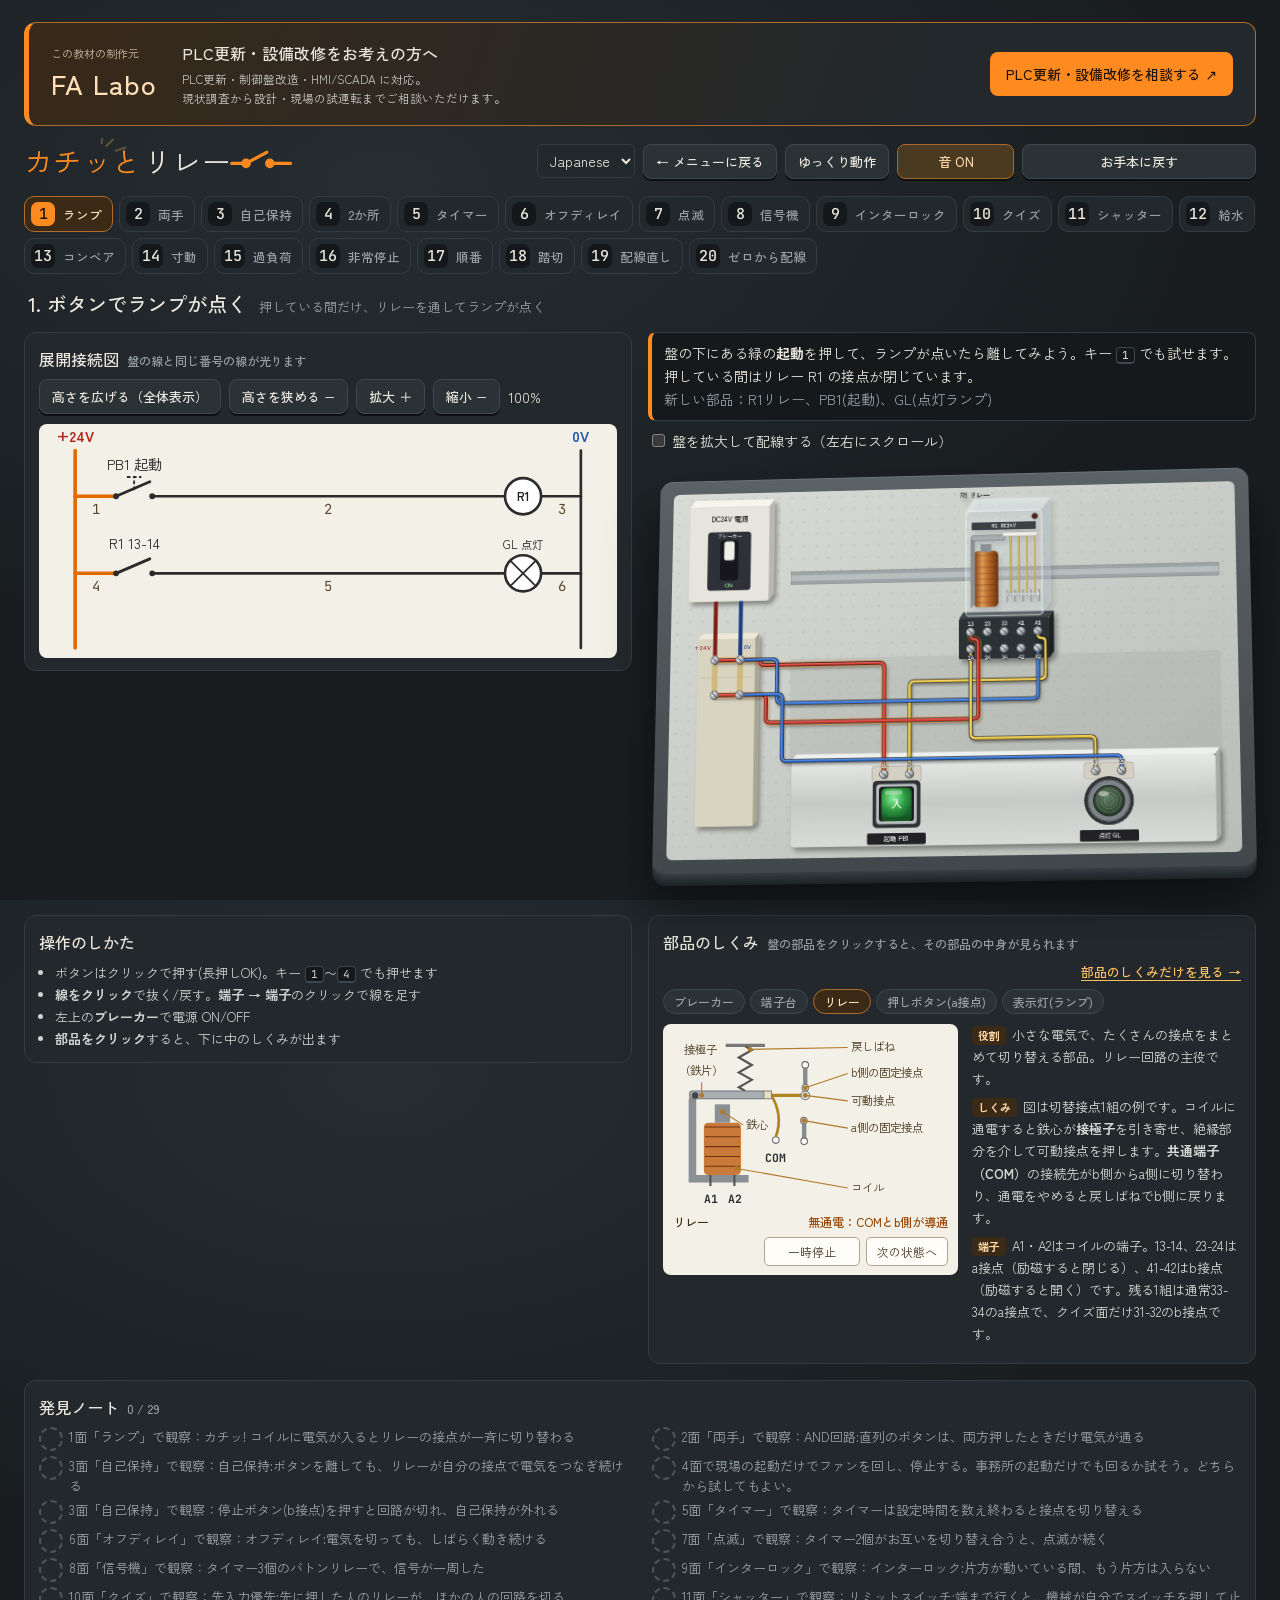
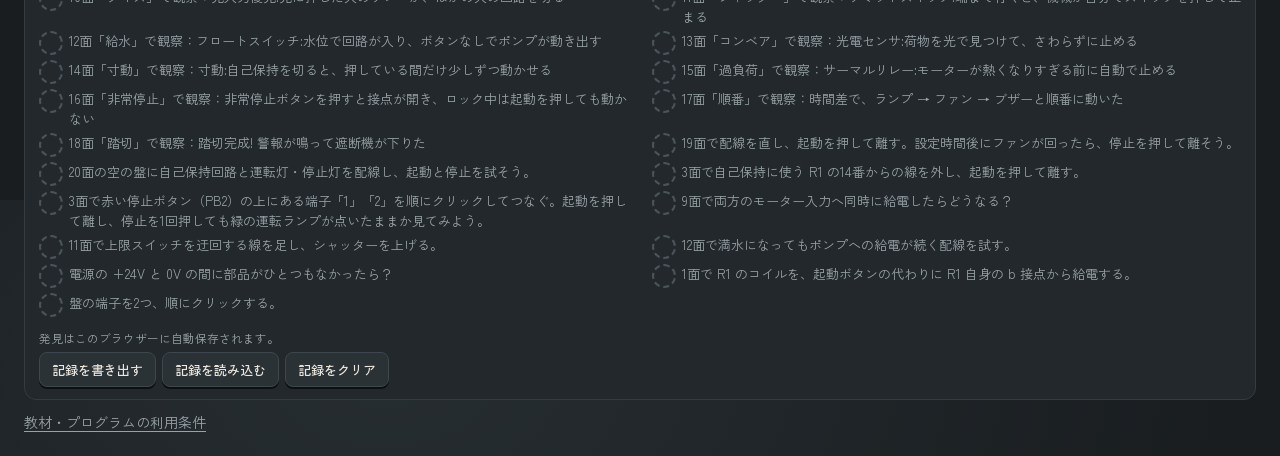
==== commit 1fbe82cb: "リレー式エレベーター教材と共通の言語・記録機能を追加" ====
--- a/apps/click-relay.html
+++ b/apps/click-relay.html
@@ -4,6 +4,8 @@
 <meta charset="utf-8">
 <meta name="viewport" content="width=device-width, initial-scale=1, viewport-fit=cover">
 <title>カチッとリレー</title>
+<meta name="description" content="20面のリレー盤を操作して、自己保持・インターロック・タイマーを学べる無料のブラウザー教材。展開接続図を見ながら配線を変え、16種類の部品のしくみも観察できます。制作：FA Labo。">
+<link rel="canonical" href="https://learn.fa-labo.com/apps/click-relay.html">
 <script>
 if(new URLSearchParams(location.search).get('view')==='parts'){
   document.documentElement.classList.add('parts-only');
@@ -271,6 +273,7 @@
 <script defer src="../assets/english-cache.js"></script>
 <script defer src="../assets/lesson-terms.js"></script>
 <script defer src="../assets/lesson-language.js"></script>
+<script src="../assets/lesson-notebook.js"></script>
 </head>
 <body>
 
@@ -1668,102 +1671,8 @@
  ['buzz','ビビビ…自分のb接点で自分を切ると、リレーが振動し続ける'],
  ['custom','自分で線を足してみた'],
 ];
-// 単体で配布できるよう、両教材に同じ保存処理を持たせる。
-function setupNotebook(app,notes,got,refresh){
-  const prefix='seigyo-asobiba.note.v1.';
-  const groups=['relay','device'];
-  const records={relay:new Set(),device:new Set()};
-  const memoryOnly=new Set();
-  let waitForOperation=false;
-  const known=new Set(notes.map(([id])=>id));
-  const validId=id=>typeof id==='string'&&/^[a-z][a-z0-9_]{0,47}$/.test(id);
-  const status=$('noteStatus');
-  const unavailable=()=>{$('noteSaveInfo').textContent='自動保存できません。ページを閉じる前に記録を書き出してください。';};
-  function remember(group,id){
-    records[group].add(id);
-    if(group===app&&known.has(id))got.add(id);
-  }
-  function restoreKey(key){
-    if(!key||!key.startsWith(prefix))return;
-    const [group,id]=key.slice(prefix.length).split('.');
-    if(groups.includes(group)&&validId(id)&&key===prefix+group+'.'+id)remember(group,id);
-  }
-  function readSaved(){
-    try{
-      for(const group of groups)for(const id of records[group]){
-        const key=prefix+group+'.'+id;
-        if(!memoryOnly.has(key)&&localStorage.getItem(key)!=='1'){
-          records[group].delete(id);
-          if(group===app){got.delete(id);waitForOperation=true;}
-        }
-      }
-      for(const key of Object.keys(localStorage)){
-        if(key.startsWith(prefix)&&localStorage.getItem(key)==='1')restoreKey(key);
-      }
-    }catch{unavailable();}
-  }
-  function save(group,id){
-    remember(group,id);
-    // 発見ごとに別キーを使い、別タブの同時保存でも互いの記録を上書きしない。
-    const key=prefix+group+'.'+id;
-    try{localStorage.setItem(key,'1');memoryOnly.delete(key);}catch{memoryOnly.add(key);unavailable();}
-  }
-  readSaved();
-  window.addEventListener('storage',e=>{
-    if(e.key===null||e.key.startsWith(prefix)){readSaved();refresh();}
-  });
-  window.addEventListener('pageshow',e=>{if(e.persisted){readSaved();refresh();}});
-
-  $('noteClear').onclick=()=>{
-    const scope=app==='relay'?'カチッとリレー（全20面）':'機器あそび場（全9部屋）';
-    const question=scope+'の発見記録を、このブラウザーからすべて消去しますか？';
-    if(!window.confirm(window.lessonLanguage?.text(question)??question))return;
-    readSaved();
-    let cleared=true;
-    for(const id of records[app]){
-      const key=prefix+app+'.'+id;
-      try{localStorage.removeItem(key);}catch{cleared=false;unavailable();}
-      memoryOnly.delete(key);
-    }
-    records[app].clear();got.clear();waitForOperation=true;refresh();
-    status.textContent=cleared?scope+'の記録をクリアしました。':'この画面の記録をクリアしました。保存先の消去は確認できません。';
-  };
-  // 動作中の盤や別タブのシミュレーションが、消した直後に同じ発見を書き戻すのを防ぐ。
-  for(const type of ['pointerdown','keydown','click','input'])document.addEventListener(type,e=>{
-    if(e.target.closest?.('#tabs,#rooms,#panel,#diag,#timers,#reset,#ctl,#scene,#fix'))waitForOperation=false;
-    if(type==='keydown'&&app==='relay'&&/^[1-4]$/.test(e.key))waitForOperation=false;
-  },true);
-  $('noteExport').onclick=()=>{
-    readSaved();
-    const backup={format:'seigyo-asobiba.notes',version:1,relay:[...records.relay].sort(),device:[...records.device].sort()};
-    const url=URL.createObjectURL(new Blob([JSON.stringify(backup,null,2)],{type:'application/json'}));
-    const link=document.createElement('a');
-    link.href=url;link.download='seigyo-asobiba-notes.json';link.click();
-    setTimeout(()=>URL.revokeObjectURL(url),1000);
-    status.textContent='記録を書き出しました。';
-  };
-  const picker=$('noteFile');
-  $('noteImport').onclick=()=>picker.click();
-  picker.onchange=async()=>{
-    const file=picker.files[0];
-    if(!file)return;
-    try{
-      if(file.size>256*1024)throw new Error();
-      const backup=JSON.parse(await file.text());
-      if(backup?.format!=='seigyo-asobiba.notes'||backup.version!==1||
-        !groups.every(group=>Array.isArray(backup[group])&&backup[group].every(validId)))throw new Error();
-      for(const group of groups)for(const id of new Set(backup[group]))save(group,id);
-      refresh();
-      status.textContent='記録を読み込み、今までの発見とまとめました。';
-    }catch{
-      status.textContent='読み込めませんでした。この教材で書き出したJSONファイルを選んでください。';
-    }finally{picker.value='';}
-  };
-  return id=>{
-    if(waitForOperation)return false;
-    save(app,id);return true;
-  };
-}
+// 保存・読み込みは共通の lesson-notebook.js を使う。
+
 const got=new Set();
 const saveDiscovery=setupNotebook('relay',FIND,got,renderNotes);
 // 前半は各面の観察、最後の8件は配線を変える実験。
